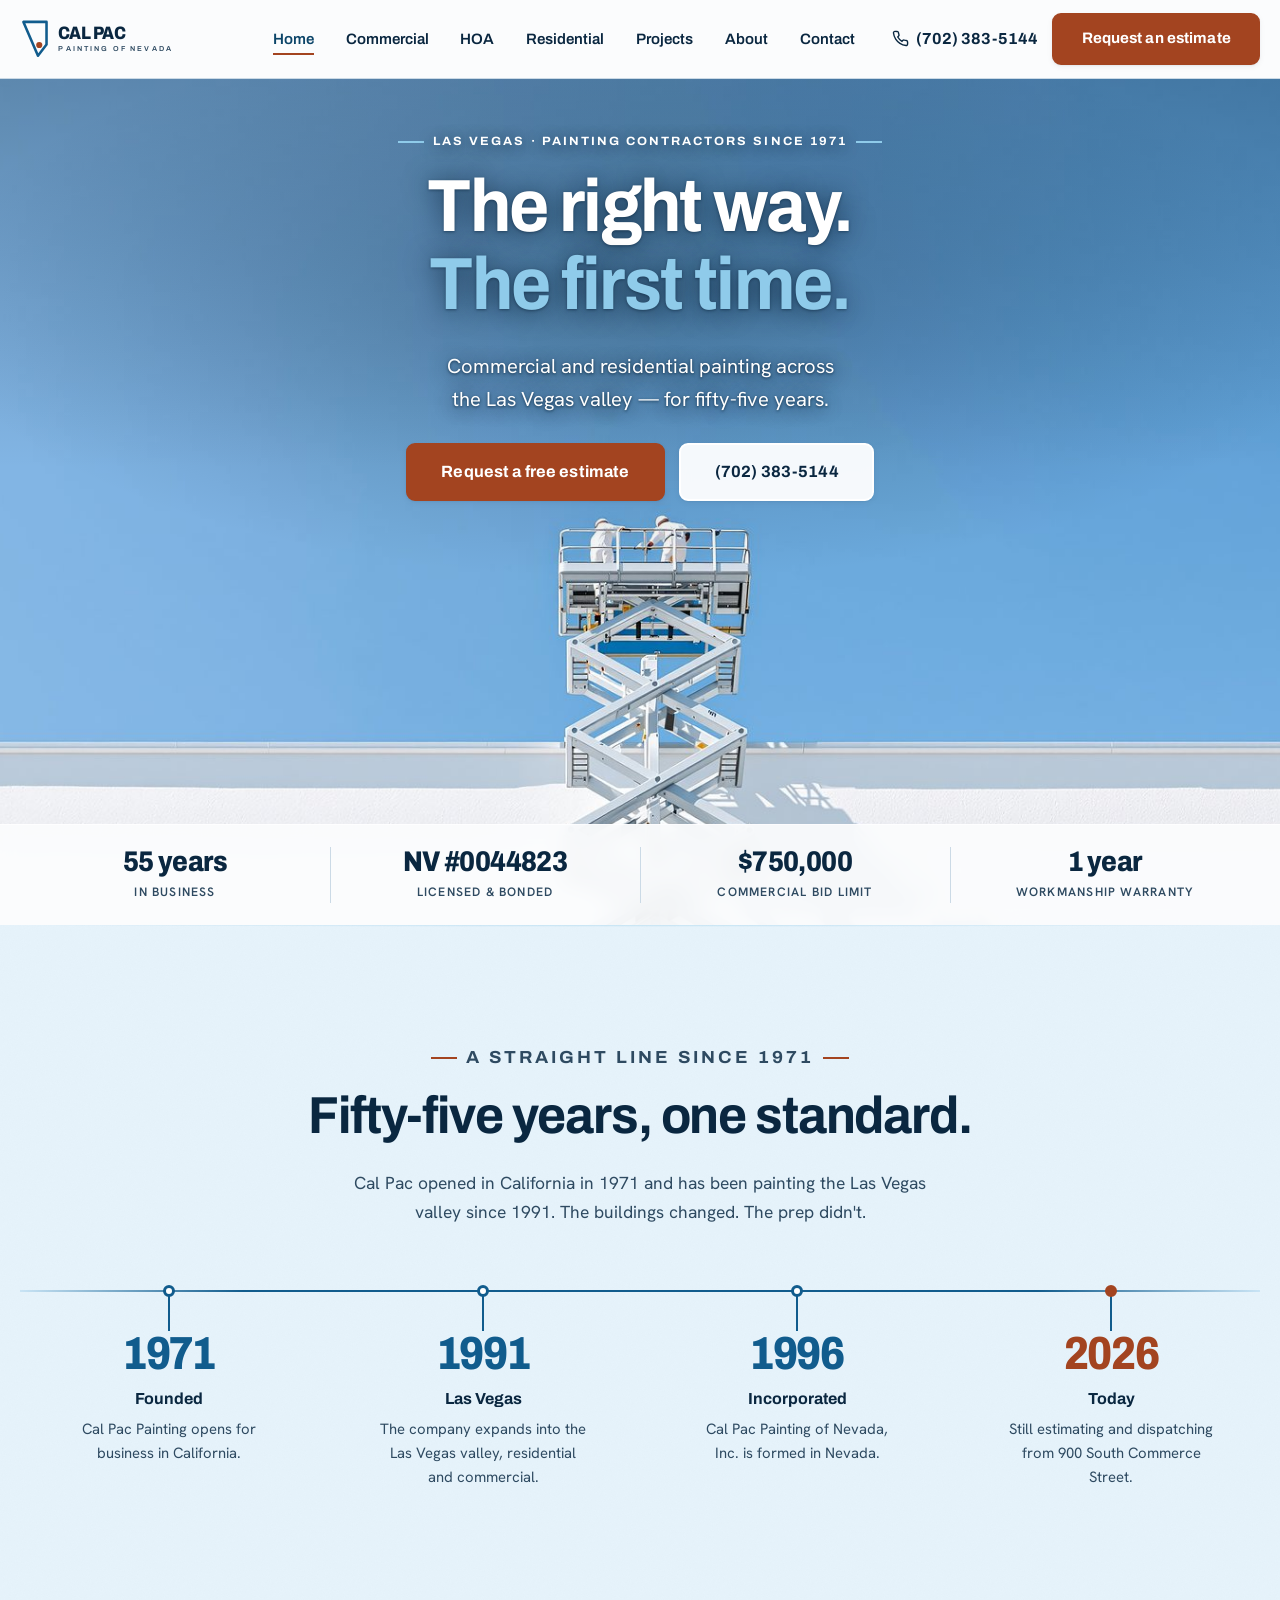
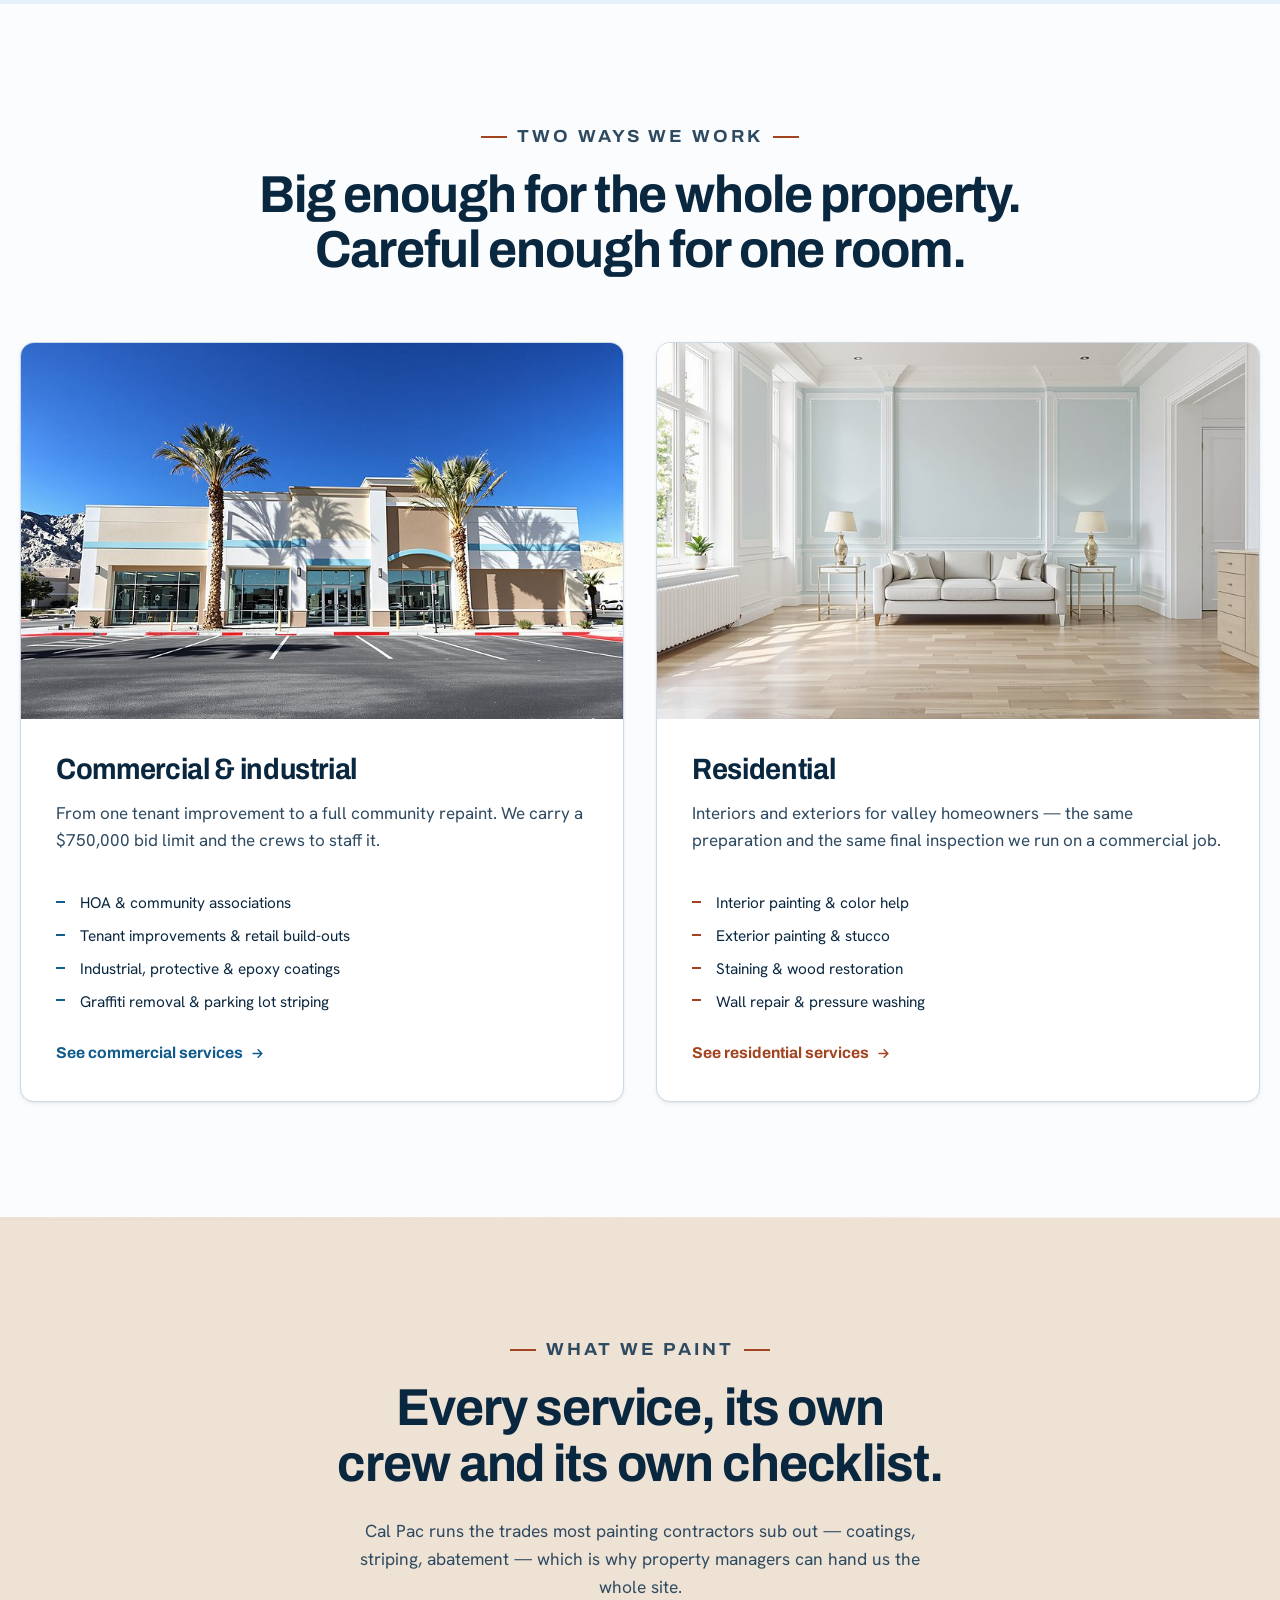
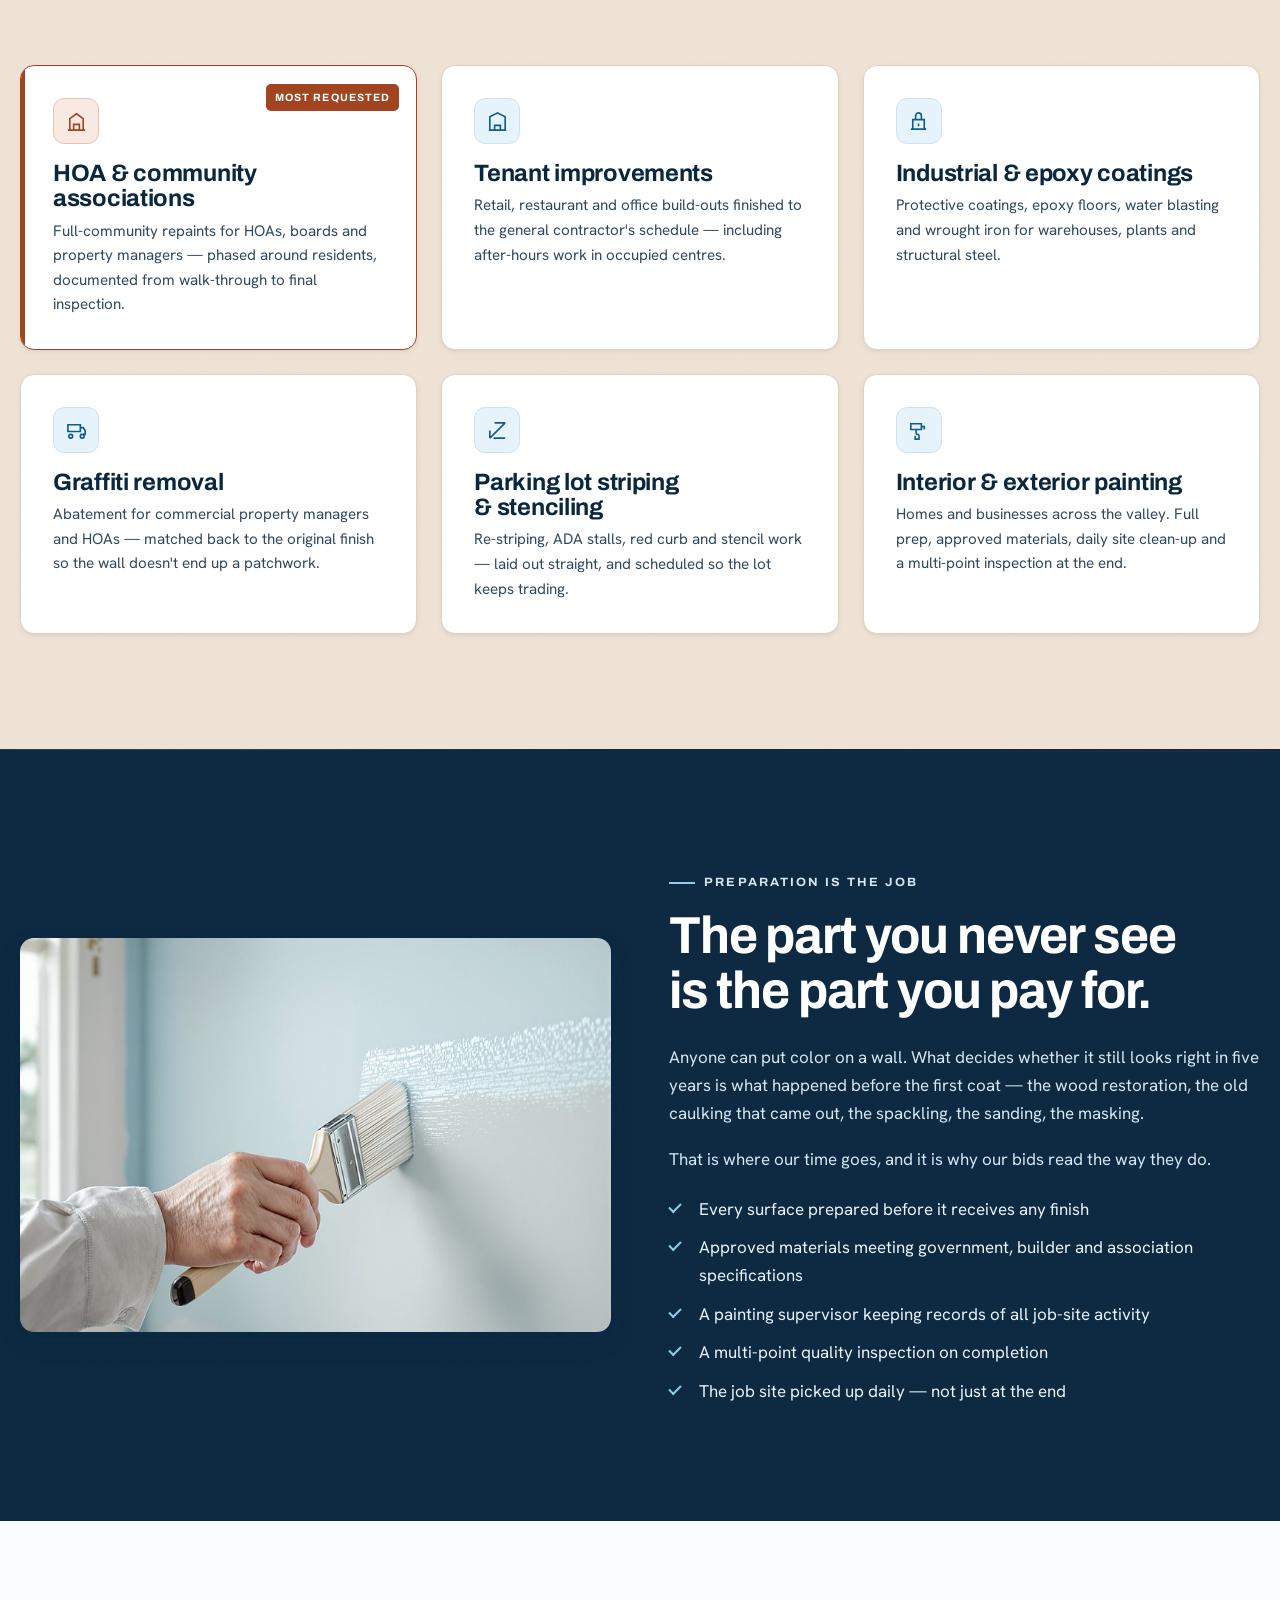
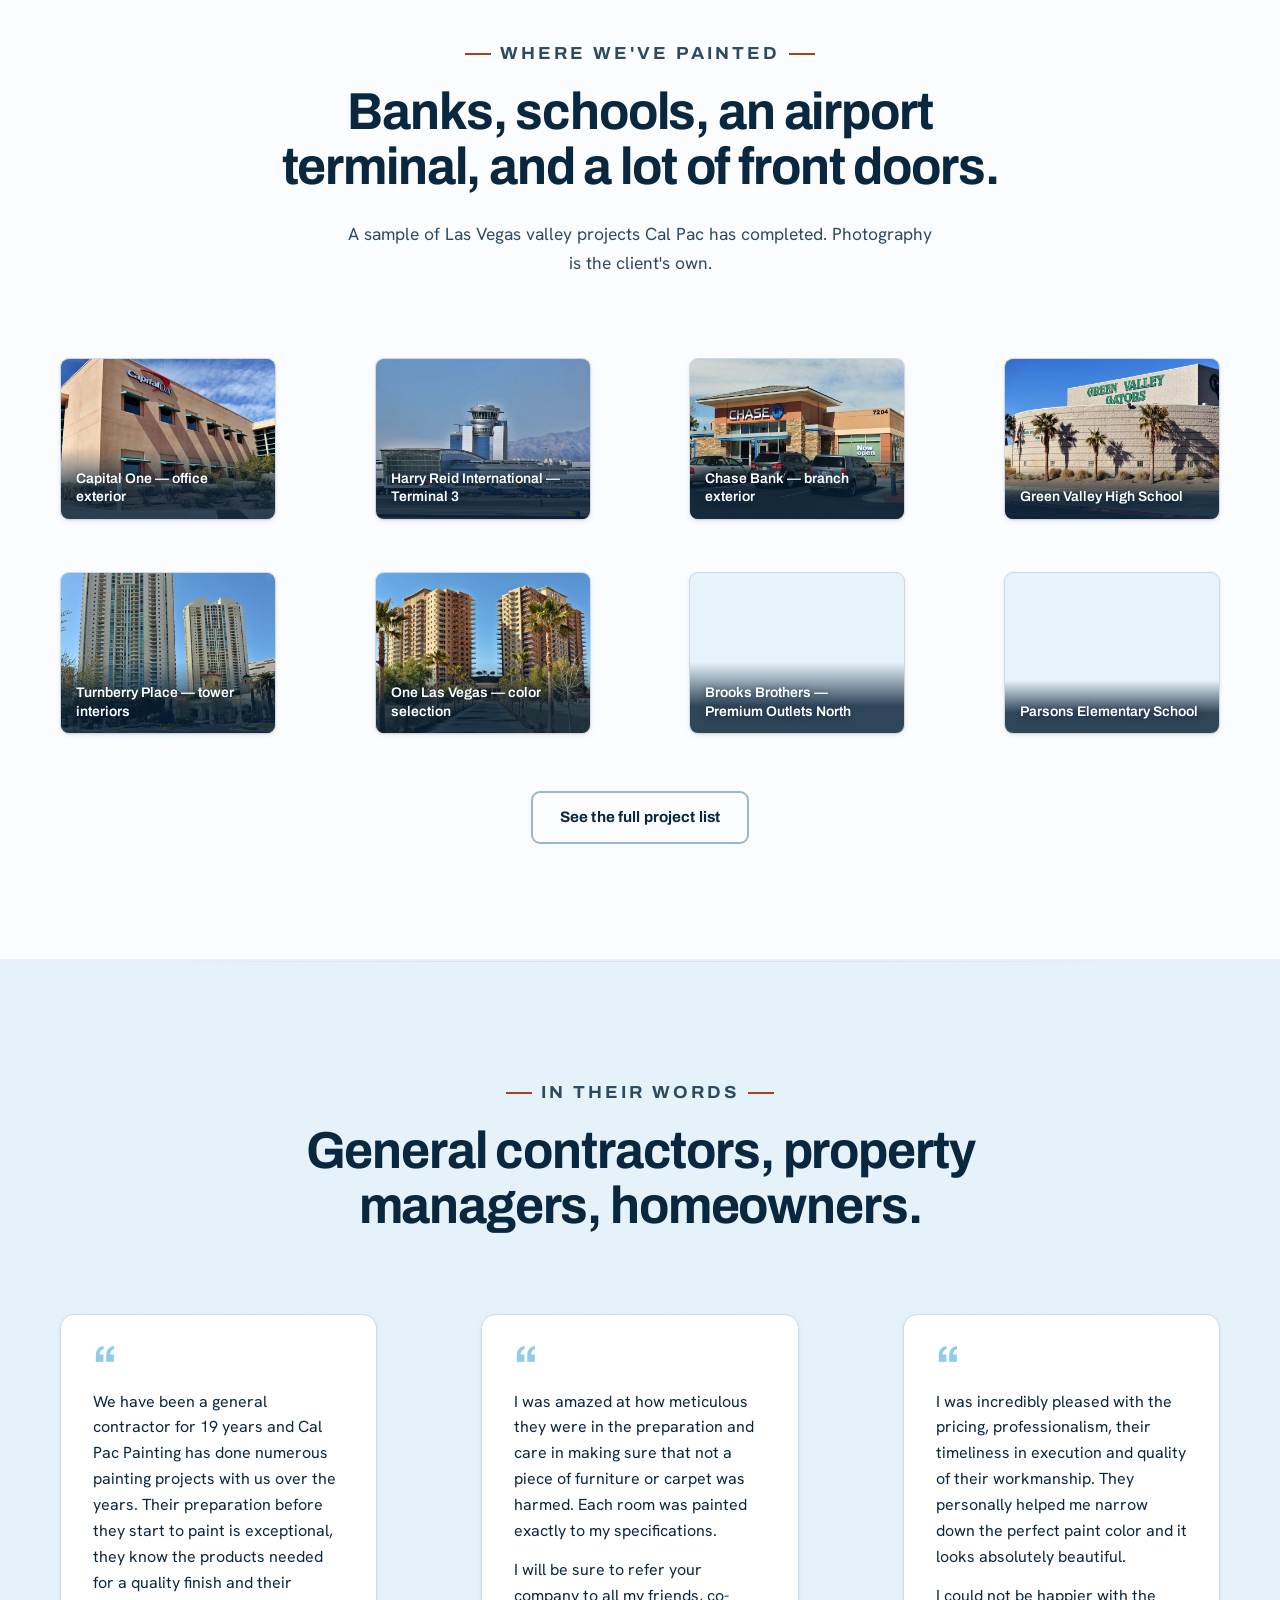
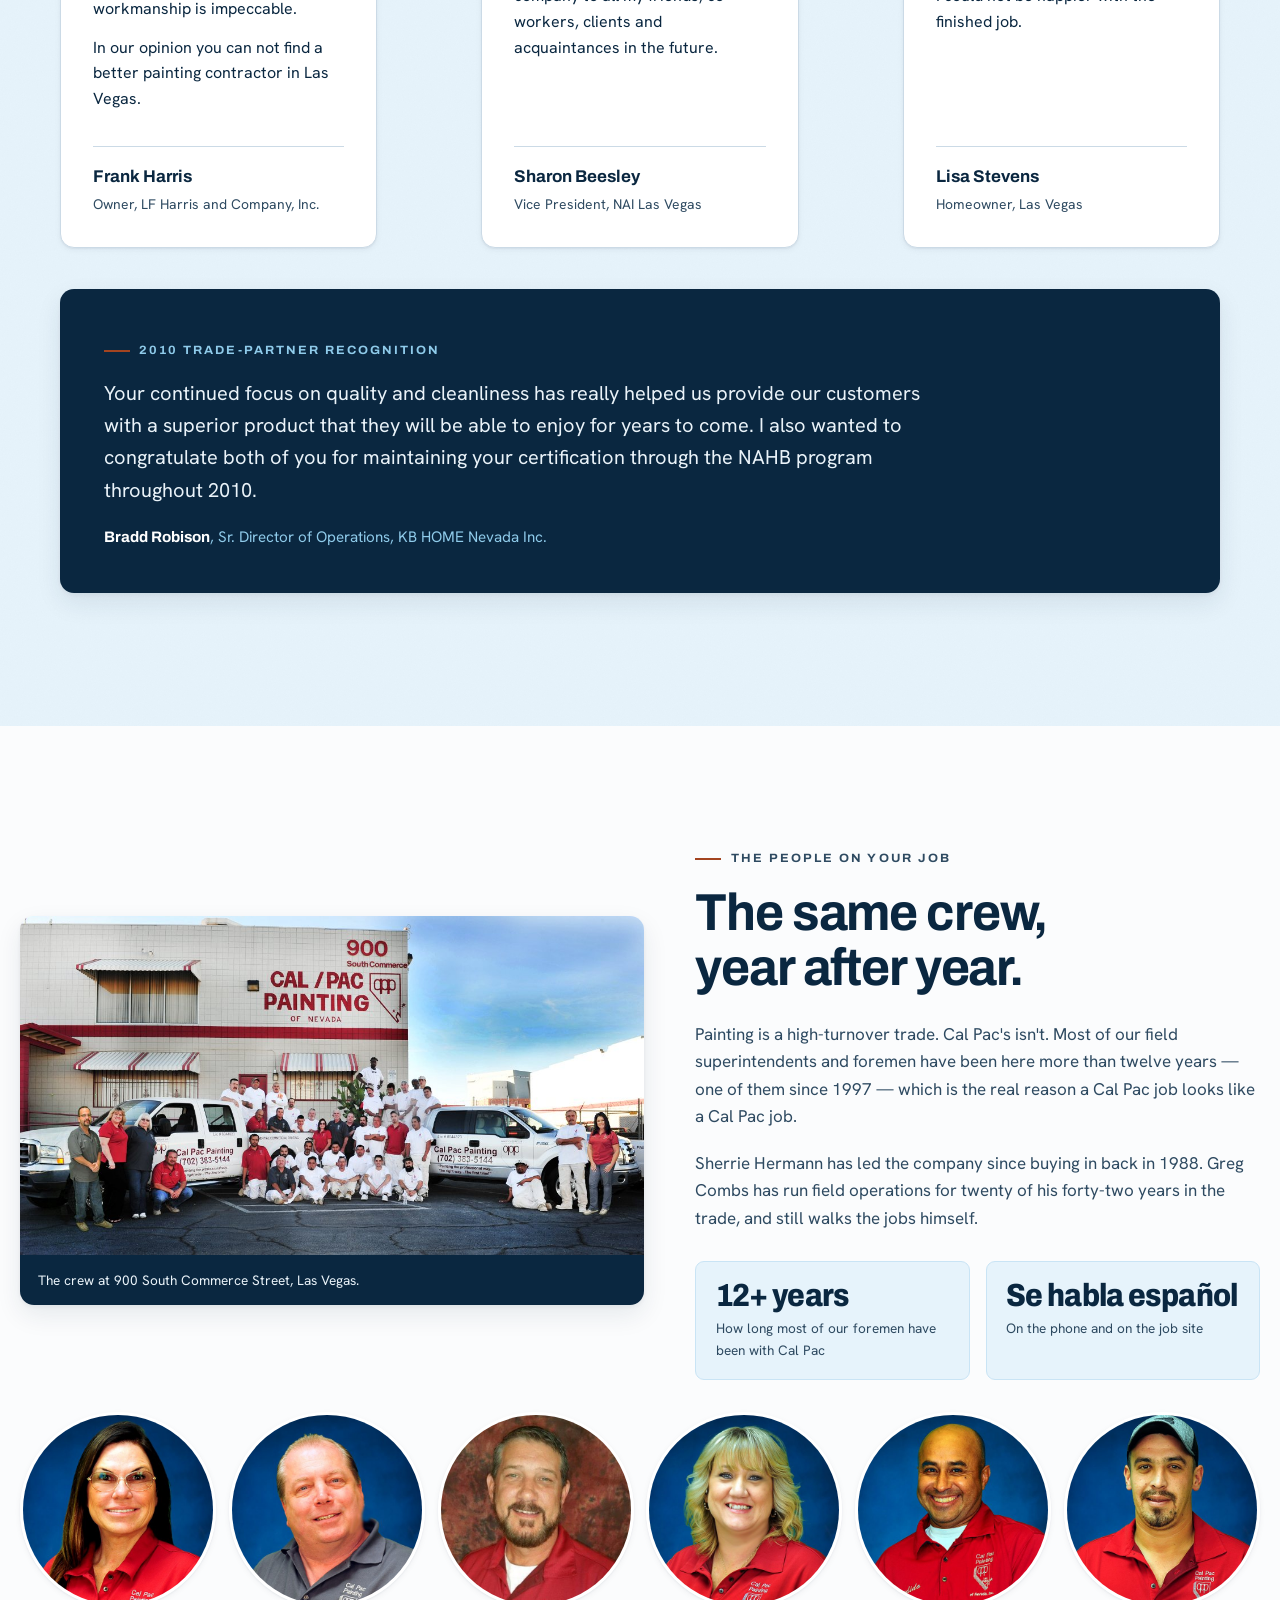
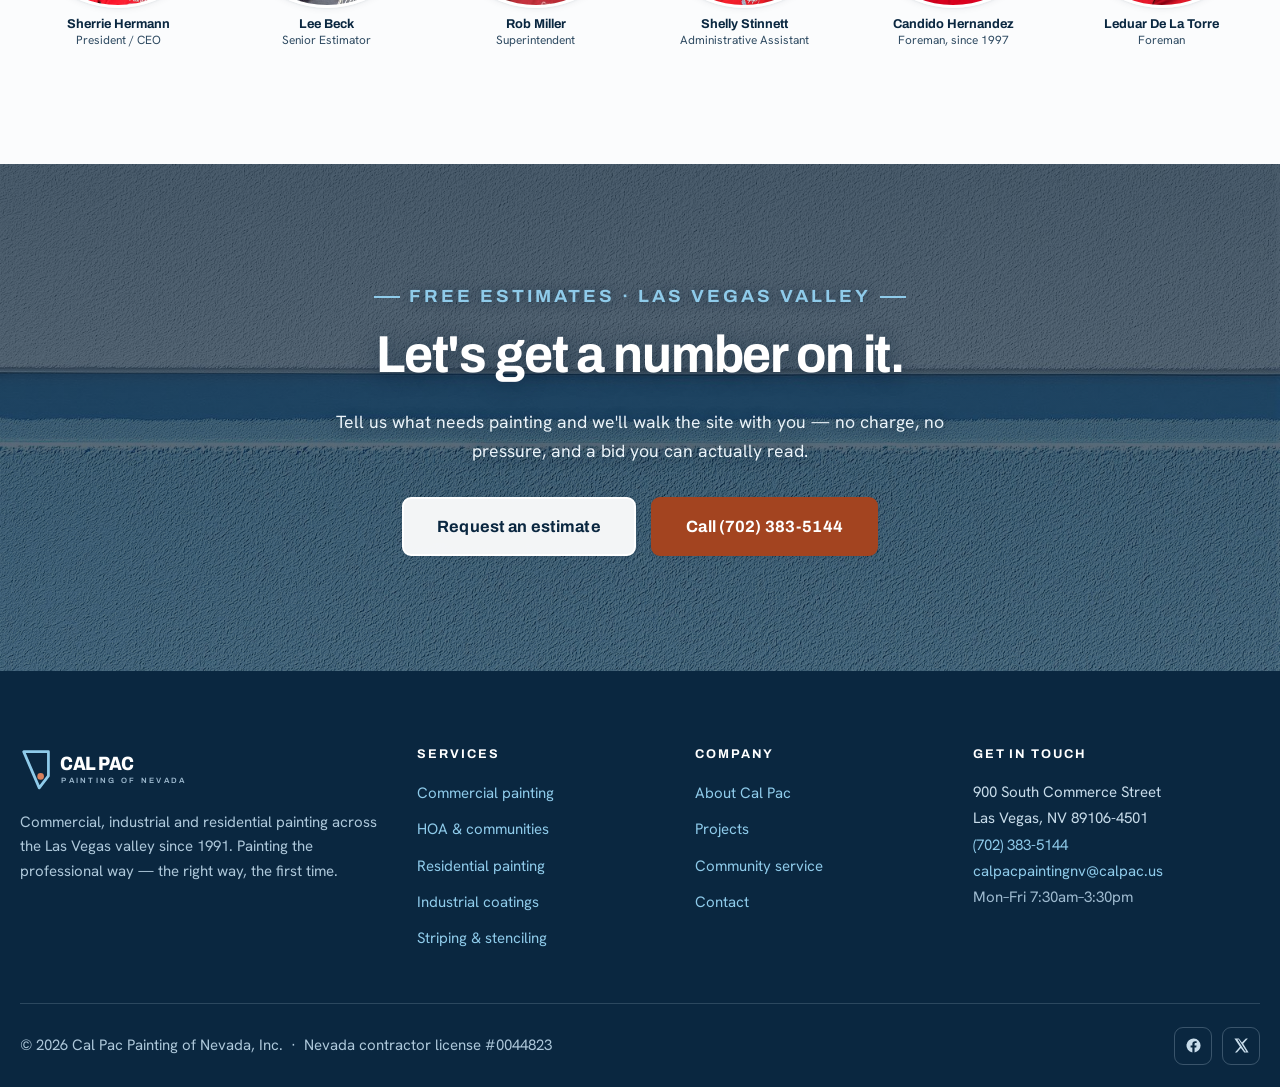
==== index.html @ 054c838e "Cal Pac Painting — complete site redesign A seven-page static site for Cal Pac Painting of Nevada (L" ====
<!DOCTYPE html>
<html lang="en">
<head>
<meta charset="utf-8">
<meta name="viewport" content="width=device-width, initial-scale=1">
<title>Cal Pac Painting | Commercial &amp; Residential Painters in Las Vegas, NV</title>
<meta name="description" content="Cal Pac Painting of Nevada has painted the Las Vegas valley since 1991 — commercial, HOA, industrial and residential. Licensed NV #0044823, $750,000 bid limit, 1-year workmanship warranty. Free estimates.">
<link rel="canonical" href="https://calpac.us/">
<meta name="robots" content="index, follow, max-image-preview:large">
<meta name="theme-color" content="#0A2740">

<meta property="og:type" content="website">
<meta property="og:site_name" content="Cal Pac Painting of Nevada, Inc.">
<meta property="og:title" content="Cal Pac Painting | Commercial &amp; Residential Painters in Las Vegas">
<meta property="og:description" content="Painting the Las Vegas valley since 1991. Commercial, HOA, industrial and residential. Licensed NV #0044823. Free estimates.">
<meta property="og:url" content="https://calpac.us/">
<meta property="og:image" content="https://calpac.us/assets/img/hero-1600.jpg">
<meta property="og:image:width" content="1600">
<meta property="og:image:height" content="893">
<meta property="og:image:alt" content="Cal Pac painters working from a lift against a clear Las Vegas sky">
<meta name="twitter:card" content="summary_large_image">
<meta name="twitter:title" content="Cal Pac Painting | Commercial &amp; Residential Painters in Las Vegas">
<meta name="twitter:description" content="Painting the Las Vegas valley since 1991. Licensed NV #0044823. Free estimates.">
<meta name="twitter:image" content="https://calpac.us/assets/img/hero-1600.jpg">

<link rel="icon" href="assets/favicon.svg" type="image/svg+xml">
<link rel="apple-touch-icon" href="assets/apple-touch-icon.png">
<link rel="preload" href="assets/fonts/b920293217.woff2" as="font" type="font/woff2" crossorigin>
<link rel="preload" href="assets/fonts/60503460da.woff2" as="font" type="font/woff2" crossorigin>
<link rel="stylesheet" href="fonts.css">
<link rel="preload" as="image" href="assets/img/hero-1600.jpg"
      imagesrcset="assets/img/hero-960.jpg 960w, assets/img/hero-1600.jpg 1600w, assets/img/hero-2560.jpg 2560w, assets/img/hero-3840.jpg 3840w"
      imagesizes="100vw" fetchpriority="high">
<link rel="stylesheet" href="styles.css">

<script type="application/ld+json">
{
  "@context": "https://schema.org",
  "@graph": [
    {
      "@type": "HousePainter",
      "@id": "https://calpac.us/#business",
      "name": "Cal Pac Painting of Nevada, Inc.",
      "alternateName": "Cal Pac Painting",
      "url": "https://calpac.us/",
      "telephone": "+1-702-383-5144",
      "faxNumber": "+1-702-383-3007",
      "email": "calpacpaintingnv@calpac.us",
      "foundingDate": "1971",
      "slogan": "The right way, the first time.",
      "description": "Commercial, industrial and residential painting contractor serving the Las Vegas valley since 1991. Interior and exterior painting, HOA and REO repaints, tenant improvements, industrial and epoxy coatings, graffiti removal, and parking lot striping.",
      "address": {
        "@type": "PostalAddress",
        "streetAddress": "900 South Commerce Street",
        "addressLocality": "Las Vegas",
        "addressRegion": "NV",
        "postalCode": "89106-4501",
        "addressCountry": "US"
      },
      "geo": { "@type": "GeoCoordinates", "latitude": 36.16137, "longitude": -115.15344 },
      "image": "https://calpac.us/assets/img/hero-1600.jpg",
      "logo": "https://calpac.us/assets/logo.svg",
      "priceRange": "$$",
      "currenciesAccepted": "USD",
      "knowsLanguage": ["en", "es"],
      "openingHoursSpecification": [{
        "@type": "OpeningHoursSpecification",
        "dayOfWeek": ["Monday","Tuesday","Wednesday","Thursday","Friday"],
        "opens": "07:30", "closes": "15:30"
      }],
      "areaServed": [
        { "@type": "City", "name": "Las Vegas", "containedInPlace": { "@type": "State", "name": "Nevada" } },
        { "@type": "City", "name": "Henderson" },
        { "@type": "City", "name": "North Las Vegas" },
        { "@type": "City", "name": "Boulder City" }
      ],
      "hasCredential": {
        "@type": "EducationalOccupationalCredential",
        "credentialCategory": "Nevada State Contractors Board license",
        "identifier": "0044823"
      },
      "sameAs": [
        "https://www.facebook.com/calpacnv",
        "https://twitter.com/calpacpainting"
      ],
      "hasOfferCatalog": {
        "@type": "OfferCatalog",
        "name": "Painting services",
        "itemListElement": [
          { "@type": "Offer", "itemOffered": { "@type": "Service", "name": "HOA and community association painting" } },
          { "@type": "Offer", "itemOffered": { "@type": "Service", "name": "Commercial painting" } },
          { "@type": "Offer", "itemOffered": { "@type": "Service", "name": "Tenant improvement painting" } },
          { "@type": "Offer", "itemOffered": { "@type": "Service", "name": "Industrial and epoxy coatings" } },
          { "@type": "Offer", "itemOffered": { "@type": "Service", "name": "Graffiti removal" } },
          { "@type": "Offer", "itemOffered": { "@type": "Service", "name": "Parking lot striping and stenciling" } },
          { "@type": "Offer", "itemOffered": { "@type": "Service", "name": "Residential interior and exterior painting" } }
        ]
      }
    },
    {
      "@type": "WebSite",
      "@id": "https://calpac.us/#website",
      "url": "https://calpac.us/",
      "name": "Cal Pac Painting of Nevada, Inc.",
      "publisher": { "@id": "https://calpac.us/#business" },
      "inLanguage": "en-US"
    },
    {
      "@type": "WebPage",
      "@id": "https://calpac.us/#webpage",
      "url": "https://calpac.us/",
      "name": "Cal Pac Painting | Commercial & Residential Painters in Las Vegas, NV",
      "description": "Cal Pac Painting of Nevada has painted the Las Vegas valley since 1991 — commercial, HOA, industrial and residential.",
      "isPartOf": { "@id": "https://calpac.us/#website" },
      "about": { "@id": "https://calpac.us/#business" },
      "inLanguage": "en-US"
    }
  ]
}
</script>
</head>
<body>
<a class="skip" href="#main">Skip to content</a>

<header class="masthead" id="masthead">
  <div class="shell masthead__in">
    <a class="brand" href="index.html" aria-label="Cal Pac Painting of Nevada — home">
      <svg viewBox="0 0 252 48" role="img" aria-label="Cal Pac Painting of Nevada">
        <path d="M4 4 H31 V30.5 L21 43.5 Z" fill="none" stroke="#115C8D" stroke-width="3" stroke-linejoin="round"/>
        <circle cx="22.5" cy="31" r="3.6" fill="#A34420"/>
        <text x="44" y="24" font-family="Archivo, Helvetica, Arial, sans-serif" font-size="21" font-weight="800"
              letter-spacing="-.6" fill="#0A2740" style="font-variation-settings:'wdth' 88">CAL PAC</text>
        <text x="45" y="38" font-family="Archivo, Helvetica, Arial, sans-serif" font-size="8.4" font-weight="600"
              letter-spacing="2.5" fill="#2E4A61">PAINTING OF NEVADA</text>
      </svg>
    </a>

    <nav class="nav" id="nav" aria-label="Primary">
      <a href="index.html" aria-current="page">Home</a>
      <a href="commercial.html">Commercial</a>
      <a href="hoa-painting.html">HOA</a>
      <a href="residential.html">Residential</a>
      <a href="projects.html">Projects</a>
      <a href="about.html">About</a>
      <a href="contact.html">Contact</a>
      <span class="nav__cta"><a class="btn btn--clay" href="contact.html">Request an estimate</a></span>
    </nav>

    <div class="masthead__cta">
      <a class="tel-link" href="tel:+17023835144">
        <svg viewBox="0 0 24 24" fill="none" stroke="currentColor" stroke-width="2" stroke-linecap="round" aria-hidden="true"><path d="M22 16.9v3a2 2 0 0 1-2.2 2 19.8 19.8 0 0 1-8.6-3.1 19.5 19.5 0 0 1-6-6A19.8 19.8 0 0 1 2.1 4.2 2 2 0 0 1 4.1 2h3a2 2 0 0 1 2 1.7c.1 1 .4 1.9.7 2.8a2 2 0 0 1-.5 2.1L8.1 9.9a16 16 0 0 0 6 6l1.3-1.3a2 2 0 0 1 2.1-.4c.9.3 1.8.6 2.8.7a2 2 0 0 1 1.7 2z"/></svg>
        (702) 383-5144
      </a>
      <a class="btn btn--clay" href="contact.html">Request an estimate</a>
    </div>

    <button class="navtoggle" id="navtoggle" aria-expanded="false" aria-controls="nav" aria-label="Menu">
      <span></span>
    </button>
  </div>
</header>

<main id="main">

  <!-- ═══════════ HERO ═══════════ -->
  <section class="hero" aria-labelledby="hero-h">
    <div class="hero__media">
      <img src="assets/img/hero-1600.jpg"
           srcset="assets/img/hero-640.jpg 640w, assets/img/hero-960.jpg 960w, assets/img/hero-1600.jpg 1600w, assets/img/hero-2560.jpg 2560w, assets/img/hero-3840.jpg 3840w"
           sizes="100vw" width="3840" height="2143" fetchpriority="high" decoding="async"
           alt="Two painters in white uniforms working from a lift at the top of a commercial building against a clear blue Las Vegas sky">
    </div>
    <div class="hero__scrim" aria-hidden="true"></div>

    <div class="hero__in">
      <div class="shell hero__copy">
        <p class="eyebrow is-centered">Las&nbsp;Vegas &middot; Painting contractors since 1971</p>
        <h1 id="hero-h">The right way.<em>The first time.</em></h1>
        <p class="hero__sub">Commercial and residential painting across the Las&nbsp;Vegas valley — for fifty-five years.</p>
        <div class="hero__cta">
          <a class="btn btn--clay btn--lg" href="contact.html">Request a free estimate</a>
          <a class="btn btn--onphoto btn--lg" href="tel:+17023835144">(702) 383-5144</a>
        </div>
      </div>

      <div class="creds">
        <div class="shell creds__grid">
          <div class="creds__item"><b class="creds__n">55 years</b><span class="creds__l">In business</span></div>
          <div class="creds__item"><b class="creds__n">NV&nbsp;#0044823</b><span class="creds__l">Licensed &amp; bonded</span></div>
          <div class="creds__item"><b class="creds__n">$750,000</b><span class="creds__l">Commercial bid limit</span></div>
          <div class="creds__item"><b class="creds__n">1 year</b><span class="creds__l">Workmanship warranty</span></div>
        </div>
      </div>
    </div>
  </section>

  <!-- ═══════════ THE LINE ═══════════ -->
  <section class="timeline grain edge-top" aria-labelledby="line-h">
    <div class="shell">
      <div class="section-head center reveal">
        <p class="eyebrow is-centered">A straight line since 1971</p>
        <h2 id="line-h">Fifty-five years, one standard.</h2>
        <p>Cal Pac opened in California in 1971 and has been painting the Las&nbsp;Vegas valley since 1991. The buildings changed. The prep didn't.</p>
      </div>

      <div class="tl reveal">
        <div class="tl__rule" aria-hidden="true"></div>
        <ol class="tl__grid" style="list-style:none;margin:0;padding:0">
          <li class="tl__item">
            <b class="tl__y">1971</b>
            <b class="tl__t">Founded</b>
            <p class="tl__d">Cal Pac Painting opens for business in California.</p>
          </li>
          <li class="tl__item">
            <b class="tl__y">1991</b>
            <b class="tl__t">Las Vegas</b>
            <p class="tl__d">The company expands into the Las&nbsp;Vegas valley, residential and commercial.</p>
          </li>
          <li class="tl__item">
            <b class="tl__y">1996</b>
            <b class="tl__t">Incorporated</b>
            <p class="tl__d">Cal Pac Painting of Nevada, Inc. is formed in Nevada.</p>
          </li>
          <li class="tl__item tl__item--now">
            <b class="tl__y">2026</b>
            <b class="tl__t">Today</b>
            <p class="tl__d">Still estimating and dispatching from 900 South Commerce Street.</p>
          </li>
        </ol>
      </div>
    </div>
  </section>

  <!-- ═══════════ TWO DOORS ═══════════ -->
  <section class="doors" aria-labelledby="doors-h">
    <div class="shell">
      <div class="section-head center reveal">
        <p class="eyebrow is-centered">Two ways we work</p>
        <h2 id="doors-h">Big enough for the whole property. Careful enough for one room.</h2>
      </div>

      <div class="doors__grid">
        <article class="door door--com reveal">
          <div class="door__media">
            <img src="assets/img/commercial-800.jpg"
                 srcset="assets/img/commercial-800.jpg 800w, assets/img/commercial-1200.jpg 1200w, assets/img/commercial-2000.jpg 2000w"
                 sizes="(max-width:960px) 92vw, 46vw" width="800" height="533" loading="lazy" decoding="async"
                 alt="Freshly repainted Las Vegas retail and office plaza with pale blue accent bands and newly striped parking lot">
          </div>
          <div class="door__body">
            <h3>Commercial &amp; industrial</h3>
            <p>From one tenant improvement to a full community repaint. We carry a $750,000 bid limit and the crews to staff it.</p>
            <ul class="door__list">
              <li>HOA &amp; community associations</li>
              <li>Tenant improvements &amp; retail build-outs</li>
              <li>Industrial, protective &amp; epoxy coatings</li>
              <li>Graffiti removal &amp; parking lot striping</li>
            </ul>
            <a class="door__link" href="commercial.html">See commercial services
              <svg viewBox="0 0 24 24" fill="none" stroke="currentColor" stroke-width="2.4" stroke-linecap="round" stroke-linejoin="round" aria-hidden="true"><path d="M5 12h14M13 6l6 6-6 6"/></svg>
            </a>
          </div>
        </article>

        <article class="door door--res reveal">
          <div class="door__media">
            <img src="assets/img/residential-800.jpg"
                 srcset="assets/img/residential-800.jpg 800w, assets/img/residential-1200.jpg 1200w, assets/img/residential-2000.jpg 2000w"
                 sizes="(max-width:960px) 92vw, 46vw" width="800" height="533" loading="lazy" decoding="async"
                 alt="Bright living room with freshly painted pale blue walls and crisp white trim">
          </div>
          <div class="door__body">
            <h3>Residential</h3>
            <p>Interiors and exteriors for valley homeowners — the same preparation and the same final inspection we run on a commercial job.</p>
            <ul class="door__list">
              <li>Interior painting &amp; color help</li>
              <li>Exterior painting &amp; stucco</li>
              <li>Staining &amp; wood restoration</li>
              <li>Wall repair &amp; pressure washing</li>
            </ul>
            <a class="door__link" href="residential.html">See residential services
              <svg viewBox="0 0 24 24" fill="none" stroke="currentColor" stroke-width="2.4" stroke-linecap="round" stroke-linejoin="round" aria-hidden="true"><path d="M5 12h14M13 6l6 6-6 6"/></svg>
            </a>
          </div>
        </article>
      </div>
    </div>
  </section>

  <!-- ═══════════ SERVICES ═══════════ -->
  <section class="services grain edge-top" aria-labelledby="svc-h">
    <div class="shell">
      <div class="section-head center reveal">
        <p class="eyebrow is-centered">What we paint</p>
        <h2 id="svc-h">Every service, its own crew and its own checklist.</h2>
        <p>Cal Pac runs the trades most painting contractors sub out — coatings, striping, abatement — which is why property managers can hand us the whole site.</p>
      </div>

      <div class="svc-grid">
        <article class="svc svc--flag reveal">
          <span class="svc__tag">Most requested</span>
          <div class="svc__ico"><svg viewBox="0 0 24 24" aria-hidden="true"><path d="M3 21h18M5 21V9l7-5 7 5v12M9 21v-6h6v6"/></svg></div>
          <h3>HOA &amp; community associations</h3>
          <p>Full-community repaints for HOAs, boards and property managers — phased around residents, documented from walk-through to final inspection.</p>
        </article>

        <article class="svc reveal">
          <div class="svc__ico"><svg viewBox="0 0 24 24" aria-hidden="true"><path d="M3 21h18M4 21V7l8-4 8 4v14M9 21v-5h6v5M8 11h.01M12 11h.01M16 11h.01"/></svg></div>
          <h3>Tenant improvements</h3>
          <p>Retail, restaurant and office build-outs finished to the general contractor's schedule — including after-hours work in occupied centres.</p>
        </article>

        <article class="svc reveal">
          <div class="svc__ico"><svg viewBox="0 0 24 24" aria-hidden="true"><path d="M4 20h16M6 20V10h12v10M9 10V6a3 3 0 0 1 6 0v4M12 14v3"/></svg></div>
          <h3>Industrial &amp; epoxy coatings</h3>
          <p>Protective coatings, epoxy floors, water blasting and wrought iron for warehouses, plants and structural steel.</p>
        </article>

        <article class="svc reveal">
          <div class="svc__ico"><svg viewBox="0 0 24 24" aria-hidden="true"><path d="M3 6h13v7H3zM16 9h3l2 3v4h-5M6 20a2 2 0 1 0 0-4 2 2 0 0 0 0 4zM18 20a2 2 0 1 0 0-4 2 2 0 0 0 0 4z"/></svg></div>
          <h3>Graffiti removal</h3>
          <p>Abatement for commercial property managers and HOAs — matched back to the original finish so the wall doesn't end up a patchwork.</p>
        </article>

        <article class="svc reveal">
          <div class="svc__ico"><svg viewBox="0 0 24 24" aria-hidden="true"><path d="M4 20L20 4M8 20h12M4 12v8M9 4h11M15 9l5-5"/></svg></div>
          <h3>Parking lot striping &amp; stenciling</h3>
          <p>Re-striping, ADA stalls, red curb and stencil work — laid out straight, and scheduled so the lot keeps trading.</p>
        </article>

        <article class="svc reveal">
          <div class="svc__ico"><svg viewBox="0 0 24 24" aria-hidden="true"><path d="M4 5h11v6H4zM15 8h3v3M9.5 11v3.5a1.5 1.5 0 0 0 1.5 1.5 1.5 1.5 0 0 1 1.5 1.5V21h-4v-3.5"/></svg></div>
          <h3>Interior &amp; exterior painting</h3>
          <p>Homes and businesses across the valley. Full prep, approved materials, daily site clean-up and a multi-point inspection at the end.</p>
        </article>
      </div>
    </div>
  </section>

  <!-- ═══════════ CRAFT SPLIT ═══════════ -->
  <section class="band band--ink grain edge-top" aria-labelledby="craft-h">
    <div class="shell">
      <div class="split">
        <div class="split__media reveal">
          <img src="assets/img/craft-1200.jpg"
               srcset="assets/img/craft-800.jpg 800w, assets/img/craft-1200.jpg 1200w, assets/img/craft-2000.jpg 2000w"
               sizes="(max-width:960px) 92vw, 46vw" width="1200" height="800" loading="lazy" decoding="async"
               alt="A painter's brush cutting a straight line where a pale blue wall meets white trim">
        </div>
        <div class="split__body reveal">
          <p class="eyebrow">Preparation is the job</p>
          <h2 id="craft-h">The part you never see is the part you pay for.</h2>
          <p>Anyone can put color on a wall. What decides whether it still looks right in five years is what happened before the first coat — the wood restoration, the old caulking that came out, the spackling, the sanding, the masking.</p>
          <p>That is where our time goes, and it is why our bids read the way they do.</p>
          <ul class="ticks">
            <li>Every surface prepared before it receives any finish</li>
            <li>Approved materials meeting government, builder and association specifications</li>
            <li>A painting supervisor keeping records of all job-site activity</li>
            <li>A multi-point quality inspection on completion</li>
            <li>The job site picked up daily — not just at the end</li>
          </ul>
        </div>
      </div>
    </div>
  </section>

  <!-- ═══════════ WORK ═══════════ -->
  <section class="work" aria-labelledby="work-h">
    <div class="shell">
      <div class="section-head center reveal">
        <p class="eyebrow is-centered">Where we've painted</p>
        <h2 id="work-h">Banks, schools, an airport terminal, and a lot of front doors.</h2>
        <p>A sample of Las&nbsp;Vegas valley projects Cal Pac has completed. Photography is the client's own.</p>
      </div>

      <div class="work-grid">
        <figure class="tile reveal"><img src="assets/projects/capital-one.jpg" width="851" height="566" loading="lazy" decoding="async" alt="Capital One office building exterior painted by Cal Pac"><figcaption>Capital One — office exterior</figcaption></figure>
        <figure class="tile reveal"><img src="assets/projects/terminal-3.jpg" width="861" height="613" loading="lazy" decoding="async" alt="Harry Reid International Airport Terminal 3"><figcaption>Harry Reid International — Terminal 3</figcaption></figure>
        <figure class="tile reveal"><img src="assets/projects/chase-bank.jpg" width="851" height="566" loading="lazy" decoding="async" alt="Chase Bank branch exterior"><figcaption>Chase Bank — branch exterior</figcaption></figure>
        <figure class="tile reveal"><img src="assets/projects/green-valley.jpg" width="851" height="566" loading="lazy" decoding="async" alt="Green Valley High School exterior wall and palms"><figcaption>Green Valley High School</figcaption></figure>
        <figure class="tile reveal"><img src="assets/projects/turnberry.jpg" width="737" height="931" loading="lazy" decoding="async" alt="Turnberry Place residential towers"><figcaption>Turnberry Place — tower interiors</figcaption></figure>
        <figure class="tile reveal"><img src="assets/projects/one-las-vegas.jpg" width="704" height="876" loading="lazy" decoding="async" alt="One Las Vegas twin residential towers and palm-lined entry"><figcaption>One Las Vegas — color selection</figcaption></figure>
        <figure class="tile reveal"><img src="assets/projects/brooks-brothers.jpg" width="900" height="599" loading="lazy" decoding="async" alt="Brooks Brothers store at Las Vegas North Premium Outlets"><figcaption>Brooks Brothers — Premium Outlets North</figcaption></figure>
        <figure class="tile reveal"><img src="assets/projects/parsons.jpg" width="851" height="566" loading="lazy" decoding="async" alt="Newly painted doors at Parsons Elementary School"><figcaption>Parsons Elementary School</figcaption></figure>
      </div>

      <div class="btn-row">
        <a class="btn btn--ghost" href="projects.html">See the full project list</a>
      </div>
    </div>
  </section>

  <!-- ═══════════ TESTIMONIALS ═══════════ -->
  <section class="words grain edge-top" aria-labelledby="words-h">
    <div class="shell">
      <div class="section-head center reveal">
        <p class="eyebrow is-centered">In their words</p>
        <h2 id="words-h">General contractors, property managers, homeowners.</h2>
      </div>

      <div class="quote-grid">
        <figure class="quote reveal">
          <div class="quote__mark" aria-hidden="true">&ldquo;</div>
          <blockquote>
            <p>We have been a general contractor for 19 years and Cal Pac Painting has done numerous painting projects with us over the years. Their preparation before they start to paint is exceptional, they know the products needed for a quality finish and their workmanship is impeccable.</p>
            <p>In our opinion you can not find a better painting contractor in Las Vegas.</p>
          </blockquote>
          <figcaption>
            <b class="quote__who">Frank Harris</b>
            <span class="quote__role">Owner, LF Harris and Company, Inc.</span>
          </figcaption>
        </figure>

        <figure class="quote reveal">
          <div class="quote__mark" aria-hidden="true">&ldquo;</div>
          <blockquote>
            <p>I was amazed at how meticulous they were in the preparation and care in making sure that not a piece of furniture or carpet was harmed. Each room was painted exactly to my specifications.</p>
            <p>I will be sure to refer your company to all my friends, co-workers, clients and acquaintances in the future.</p>
          </blockquote>
          <figcaption>
            <b class="quote__who">Sharon Beesley</b>
            <span class="quote__role">Vice President, NAI Las Vegas</span>
          </figcaption>
        </figure>

        <figure class="quote reveal">
          <div class="quote__mark" aria-hidden="true">&ldquo;</div>
          <blockquote>
            <p>I was incredibly pleased with the pricing, professionalism, their timeliness in execution and quality of their workmanship. They personally helped me narrow down the perfect paint color and it looks absolutely beautiful.</p>
            <p>I could not be happier with the finished job.</p>
          </blockquote>
          <figcaption>
            <b class="quote__who">Lisa Stevens</b>
            <span class="quote__role">Homeowner, Las Vegas</span>
          </figcaption>
        </figure>
      </div>

      <figure class="letter reveal">
        <div class="letter__in">
          <p class="eyebrow" style="color:var(--sky)">2010 trade-partner recognition</p>
          <blockquote>
            <p>Your continued focus on quality and cleanliness has really helped us provide our customers with a superior product that they will be able to enjoy for years to come. I also wanted to congratulate both of you for maintaining your certification through the NAHB program throughout 2010.</p>
          </blockquote>
          <figcaption><b>Bradd Robison</b>, Sr. Director of Operations, KB HOME Nevada Inc.</figcaption>
        </div>
      </figure>
    </div>
  </section>

  <!-- ═══════════ CREW ═══════════ -->
  <section class="crew" aria-labelledby="crew-h">
    <div class="shell">
      <div class="crew__split">
        <figure class="crew__media reveal" style="margin:0">
          <img src="assets/team/crew.jpg" width="1100" height="598" loading="lazy" decoding="async"
               alt="The Cal Pac Painting crew and two company trucks outside the 900 South Commerce Street yard in Las Vegas">
          <figcaption>The crew at 900 South Commerce Street, Las&nbsp;Vegas.</figcaption>
        </figure>
        <div class="split__body reveal">
          <p class="eyebrow">The people on your job</p>
          <h2 id="crew-h">The same crew, year after year.</h2>
          <p>Painting is a high-turnover trade. Cal Pac's isn't. Most of our field superintendents and foremen have been here more than twelve years — one of them since 1997 — which is the real reason a Cal Pac job looks like a Cal Pac job.</p>
          <p>Sherrie Hermann has led the company since buying in back in 1988. Greg Combs has run field operations for twenty of his forty-two years in the trade, and still walks the jobs himself.</p>
          <div class="stat-row">
            <div class="stat"><b>12+ years</b><span>How long most of our foremen have been with Cal Pac</span></div>
            <div class="stat"><b>Se habla espa&ntilde;ol</b><span>On the phone and on the job site</span></div>
          </div>
        </div>
      </div>

      <div class="faces reveal">
        <figure class="face" style="margin:0"><img src="assets/team/sherrie-hermann.jpg" width="520" height="520" loading="lazy" decoding="async" alt="Sherrie Hermann"><b>Sherrie Hermann</b><span>President / CEO</span></figure>
        <figure class="face" style="margin:0"><img src="assets/team/lee-beck.jpg" width="520" height="520" loading="lazy" decoding="async" alt="Lee Beck"><b>Lee Beck</b><span>Senior Estimator</span></figure>
        <figure class="face" style="margin:0"><img src="assets/team/rob-miller.jpg" width="520" height="520" loading="lazy" decoding="async" alt="Rob Miller"><b>Rob Miller</b><span>Superintendent</span></figure>
        <figure class="face" style="margin:0"><img src="assets/team/shelly-stinnett.jpg" width="520" height="520" loading="lazy" decoding="async" alt="Shelly Stinnett"><b>Shelly Stinnett</b><span>Administrative Assistant</span></figure>
        <figure class="face" style="margin:0"><img src="assets/team/candido-hernandez.jpg" width="520" height="520" loading="lazy" decoding="async" alt="Candido Hernandez"><b>Candido Hernandez</b><span>Foreman, since 1997</span></figure>
        <figure class="face" style="margin:0"><img src="assets/team/leduar-dela-torre.jpg" width="520" height="520" loading="lazy" decoding="async" alt="Leduar De La Torre"><b>Leduar De&nbsp;La&nbsp;Torre</b><span>Foreman</span></figure>
      </div>
    </div>
  </section>

  <!-- ═══════════ CTA ═══════════ -->
  <section class="cta" aria-labelledby="cta-h">
    <div class="cta__media">
      <img src="assets/img/wall-1600.jpg"
           srcset="assets/img/wall-1000.jpg 1000w, assets/img/wall-1600.jpg 1600w, assets/img/wall-2400.jpg 2400w"
           sizes="100vw" width="2400" height="1029" loading="lazy" decoding="async"
           alt="A freshly painted exterior wall split by one straight line where pale blue meets white">
    </div>
    <div class="shell">
      <p class="eyebrow is-centered">Free estimates &middot; Las Vegas valley</p>
      <h2 id="cta-h">Let's get a number on it.</h2>
      <p>Tell us what needs painting and we'll walk the site with you — no charge, no pressure, and a bid you can actually read.</p>
      <div class="cta__row">
        <a class="btn btn--onphoto btn--lg" href="contact.html">Request an estimate</a>
        <a class="btn btn--clay btn--lg" href="tel:+17023835144">Call (702) 383-5144</a>
      </div>
    </div>
  </section>

</main>

<footer class="foot">
  <div class="shell">
    <div class="foot__grid">
      <div class="foot__brand">
        <svg viewBox="0 0 252 48" role="img" aria-label="Cal Pac Painting of Nevada">
          <path d="M4 4 H31 V30.5 L21 43.5 Z" fill="none" stroke="#8FCBEA" stroke-width="3" stroke-linejoin="round"/>
          <circle cx="22.5" cy="31" r="3.6" fill="#D9805C"/>
          <text x="44" y="24" font-family="Archivo, Helvetica, Arial, sans-serif" font-size="21" font-weight="800" letter-spacing="-.6" fill="#FFFFFF" style="font-variation-settings:'wdth' 88">CAL PAC</text>
          <text x="45" y="38" font-family="Archivo, Helvetica, Arial, sans-serif" font-size="8.4" font-weight="600" letter-spacing="2.5" fill="#9FBBD0">PAINTING OF NEVADA</text>
        </svg>
        <p>Commercial, industrial and residential painting across the Las&nbsp;Vegas valley since 1991. Painting the professional way — the right way, the first time.</p>
      </div>

      <div>
        <h4>Services</h4>
        <ul>
          <li><a href="commercial.html">Commercial painting</a></li>
          <li><a href="hoa-painting.html">HOA &amp; communities</a></li>
          <li><a href="residential.html">Residential painting</a></li>
          <li><a href="commercial.html#coatings">Industrial coatings</a></li>
          <li><a href="commercial.html#striping">Striping &amp; stenciling</a></li>
        </ul>
      </div>

      <div>
        <h4>Company</h4>
        <ul>
          <li><a href="about.html">About Cal Pac</a></li>
          <li><a href="projects.html">Projects</a></li>
          <li><a href="about.html#community">Community service</a></li>
          <li><a href="contact.html">Contact</a></li>
        </ul>
      </div>

      <div>
        <h4>Get in touch</h4>
        <address>
          900 South Commerce Street<br>
          Las Vegas, NV 89106-4501<br>
          <a href="tel:+17023835144">(702) 383-5144</a><br>
          <a href="mailto:calpacpaintingnv@calpac.us">calpacpaintingnv@calpac.us</a><br>
          <span style="color:#9FBBD0">Mon–Fri 7:30am–3:30pm</span>
        </address>
      </div>
    </div>

    <div class="foot__bar">
      <p style="margin:0">&copy; <span id="yr">2026</span> Cal Pac Painting of Nevada, Inc. &nbsp;&middot;&nbsp; Nevada contractor license #0044823</p>
      <div class="foot__social">
        <a href="https://www.facebook.com/calpacnv" aria-label="Cal Pac Painting on Facebook" rel="noopener">
          <svg viewBox="0 0 24 24" aria-hidden="true"><path d="M22 12a10 10 0 1 0-11.6 9.9v-7H7.9V12h2.5V9.8c0-2.5 1.5-3.9 3.8-3.9 1.1 0 2.2.2 2.2.2v2.5h-1.3c-1.2 0-1.6.8-1.6 1.6V12h2.8l-.4 2.9h-2.4v7A10 10 0 0 0 22 12z"/></svg>
        </a>
        <a href="https://twitter.com/calpacpainting" aria-label="Cal Pac Painting on X" rel="noopener">
          <svg viewBox="0 0 24 24" aria-hidden="true"><path d="M18.2 2H21l-6.6 7.6L22 22h-6.1l-4.8-6.3L5.6 22H2.8l7-8.1L2 2h6.3l4.3 5.7L18.2 2zm-1 18.3h1.6L7.9 3.6H6.2l11 16.7z"/></svg>
        </a>
      </div>
    </div>
  </div>
</footer>

<script src="app.js" defer></script>
</body>
</html>
---- fonts.css ----
/* Self-hosted webfonts — Archivo (display) + Hanken Grotesk (body).
   Downloaded from Google Fonts so the site has zero external dependencies:
   no third-party request on load, no layout shift waiting on fonts.gstatic.com,
   and it renders identically offline. Both families are SIL Open Font License 1.1. */

/* vietnamese */
@font-face {
  font-display: swap;
  font-family: 'Archivo';
  font-style: normal;
  font-weight: 400 800;
  font-stretch: 75% 125%;
  font-display: swap;
  src: url(assets/fonts/274a3b5b84.woff2) format('woff2');
  unicode-range: U+0102-0103, U+0110-0111, U+0128-0129, U+0168-0169, U+01A0-01A1, U+01AF-01B0, U+0300-0301, U+0303-0304, U+0308-0309, U+0323, U+0329, U+1EA0-1EF9, U+20AB;
}
/* latin-ext */
@font-face {
  font-display: swap;
  font-family: 'Archivo';
  font-style: normal;
  font-weight: 400 800;
  font-stretch: 75% 125%;
  font-display: swap;
  src: url(assets/fonts/c422bfcfaf.woff2) format('woff2');
  unicode-range: U+0100-02BA, U+02BD-02C5, U+02C7-02CC, U+02CE-02D7, U+02DD-02FF, U+0304, U+0308, U+0329, U+1D00-1DBF, U+1E00-1E9F, U+1EF2-1EFF, U+2020, U+20A0-20AB, U+20AD-20C0, U+2113, U+2C60-2C7F, U+A720-A7FF;
}
/* latin */
@font-face {
  font-display: swap;
  font-family: 'Archivo';
  font-style: normal;
  font-weight: 400 800;
  font-stretch: 75% 125%;
  font-display: swap;
  src: url(assets/fonts/b920293217.woff2) format('woff2');
  unicode-range: U+0000-00FF, U+0131, U+0152-0153, U+02BB-02BC, U+02C6, U+02DA, U+02DC, U+0304, U+0308, U+0329, U+2000-206F, U+20AC, U+2122, U+2191, U+2193, U+2212, U+2215, U+FEFF, U+FFFD;
}
/* cyrillic-ext */
@font-face {
  font-display: swap;
  font-family: 'Hanken Grotesk';
  font-style: normal;
  font-weight: 400 700;
  font-display: swap;
  src: url(assets/fonts/00849f1172.woff2) format('woff2');
  unicode-range: U+0460-052F, U+1C80-1C8A, U+20B4, U+2DE0-2DFF, U+A640-A69F, U+FE2E-FE2F;
}
/* vietnamese */
@font-face {
  font-display: swap;
  font-family: 'Hanken Grotesk';
  font-style: normal;
  font-weight: 400 700;
  font-display: swap;
  src: url(assets/fonts/e98c510959.woff2) format('woff2');
  unicode-range: U+0102-0103, U+0110-0111, U+0128-0129, U+0168-0169, U+01A0-01A1, U+01AF-01B0, U+0300-0301, U+0303-0304, U+0308-0309, U+0323, U+0329, U+1EA0-1EF9, U+20AB;
}
/* latin-ext */
@font-face {
  font-display: swap;
  font-family: 'Hanken Grotesk';
  font-style: normal;
  font-weight: 400 700;
  font-display: swap;
  src: url(assets/fonts/af150b9181.woff2) format('woff2');
  unicode-range: U+0100-02BA, U+02BD-02C5, U+02C7-02CC, U+02CE-02D7, U+02DD-02FF, U+0304, U+0308, U+0329, U+1D00-1DBF, U+1E00-1E9F, U+1EF2-1EFF, U+2020, U+20A0-20AB, U+20AD-20C0, U+2113, U+2C60-2C7F, U+A720-A7FF;
}
/* latin */
@font-face {
  font-display: swap;
  font-family: 'Hanken Grotesk';
  font-style: normal;
  font-weight: 400 700;
  font-display: swap;
  src: url(assets/fonts/60503460da.woff2) format('woff2');
  unicode-range: U+0000-00FF, U+0131, U+0152-0153, U+02BB-02BC, U+02C6, U+02DA, U+02DC, U+0304, U+0308, U+0329, U+2000-206F, U+20AC, U+2122, U+2191, U+2193, U+2212, U+2215, U+FEFF, U+FFFD;
}
---- styles.css ----
/* ============================================================================
   Cal Pac Painting of Nevada — design system
   Concept: "The Straight Line" — precision, masked edges, mirror symmetry.
   Palette is AA-verified by math on every band x every state (see README).
   ========================================================================= */

/* ---- tokens ---------------------------------------------------------- */
:root {
  /* ink & type */
  --ink:        #0A2740;   /* headings + body            14.85 on paper */
  --muted:      #2E4A61;   /* secondary text              9.01 on paper */
  --blue:       #115C8D;   /* links + primary fill        6.96 on paper */
  --blue-hover: #0C4569;   /* hover DARKENS               9.87 on paper */
  --clay:       #A34420;   /* accent + CTA fill           6.00 on paper */
  --clay-hover: #873516;   /* hover DARKENS               8.01 on paper */

  /* surfaces */
  --paper:    #FBFCFD;
  --white:    #FFFFFF;
  --sky:      #8FCBEA;     /* decoration / large fills only — never small text */
  --sky-tint: #E6F3FB;
  --sky-deep: #C9E4F5;
  --sand:     #EFE3D6;
  --sand-deep:#E3D2C0;

  /* lines & shadow */
  --line:        #CBDAE6;
  --line-strong: #9DB6C8;
  --shadow-sm: 0 1px 2px rgba(10,39,64,.06), 0 2px 6px rgba(10,39,64,.05);
  --shadow-md: 0 2px 4px rgba(10,39,64,.05), 0 10px 26px rgba(10,39,64,.09);
  --shadow-lg: 0 4px 8px rgba(10,39,64,.06), 0 22px 54px rgba(10,39,64,.13);

  /* type */
  --display: 'Archivo', 'Helvetica Neue', Helvetica, Arial, sans-serif;
  --body:    'Hanken Grotesk', 'Helvetica Neue', Helvetica, Arial, sans-serif;

  /* 8px spacing scale */
  --s1:.5rem; --s2:1rem; --s3:1.5rem; --s4:2rem; --s5:3rem;
  --s6:4rem;  --s7:6rem; --s8:8rem;
  --pad-section: clamp(4rem, 9vw, 7.5rem);
  --shell: 1240px;
  --radius: 14px;
  --radius-sm: 9px;
}

/* ---- reset ----------------------------------------------------------- */
*, *::before, *::after { box-sizing: border-box; }
html { -webkit-text-size-adjust: 100%; scroll-behavior: smooth; }
@media (prefers-reduced-motion: reduce) { html { scroll-behavior: auto; } }
body {
  margin: 0;
  background: var(--paper);
  color: var(--ink);
  font-family: var(--body);
  font-size: clamp(1rem, .96rem + .2vw, 1.0625rem);
  line-height: 1.62;
  -webkit-font-smoothing: antialiased;
  text-rendering: optimizeLegibility;
  overflow-x: hidden;
}
img, svg, video { max-width: 100%; display: block; }
img { height: auto; }
[hidden] { display: none !important; }
button, input, select, textarea { font: inherit; color: inherit; }

h1,h2,h3,h4 {
  font-family: var(--display);
  font-weight: 700;
  line-height: 1.06;
  letter-spacing: -.022em;
  margin: 0 0 .5em;
  text-wrap: balance;
}
h1 { font-size: clamp(2.6rem, 1.5rem + 4.6vw, 5.5rem); font-variation-settings: 'wdth' 92; }
h2 { font-size: clamp(2rem, 1.4rem + 2.5vw, 3.25rem); font-variation-settings: 'wdth' 95; }
h3 { font-size: clamp(1.2rem, 1.08rem + .5vw, 1.5rem); letter-spacing: -.012em; }
h4 { font-size: 1.0625rem; letter-spacing: -.006em; }
p  { margin: 0 0 1.1em; max-width: 68ch; }
p:last-child { margin-bottom: 0; }

a { color: var(--blue); text-decoration-thickness: 1px; text-underline-offset: 3px; }
a:hover { color: var(--blue-hover); }
:focus-visible {
  outline: 3px solid var(--clay);
  outline-offset: 3px;
  border-radius: 3px;
}

/* ---- utilities ------------------------------------------------------- */
/* Anchor targets must clear the sticky masthead (~78px) — otherwise jumping to
   #coatings / #striping / #community lands the heading underneath the header. */
:target,
[id]:not(body):not(html) { scroll-margin-top: 96px; }

.shell { width: min(100% - 2.5rem, var(--shell)); margin-inline: auto; }
.shell-wide { width: min(100% - 2.5rem, 1500px); margin-inline: auto; }
.center { text-align: center; }
.center > p, p.center { max-width:none; margin-inline:auto; }
.btn-row { display:flex; justify-content:center; margin-top:2.5rem; }
.sr-only {
  position:absolute; width:1px; height:1px; padding:0; margin:-1px;
  overflow:hidden; clip:rect(0 0 0 0); white-space:nowrap; border:0;
}
.skip {
  position:absolute; left:50%; translate:-50% -140%; z-index:200;
  background: var(--ink); color:#fff; padding:.7rem 1.2rem;
  border-radius: 0 0 10px 10px; text-decoration:none; font-weight:600;
  transition: translate .18s ease;
}
.skip:focus { translate:-50% 0; color:#fff; }

/* Grain — every surface earns texture; no dead-flat fills. */
.grain::before {
  content:''; position:absolute; inset:0; pointer-events:none; z-index:0;
  opacity:.5; mix-blend-mode:multiply;
  background-image:url("data:image/svg+xml,%3Csvg xmlns='http://www.w3.org/2000/svg' width='180' height='180'%3E%3Cfilter id='n'%3E%3CfeTurbulence type='fractalNoise' baseFrequency='.85' numOctaves='3' stitchTiles='stitch'/%3E%3CfeColorMatrix type='saturate' values='0'/%3E%3C/filter%3E%3Crect width='180' height='180' filter='url(%23n)' opacity='.055'/%3E%3C/svg%3E");
}

/* The signature motif: a crisp two-tone "paint line" edge on a band. */
.edge-top { position:relative; }
.edge-top::after {
  content:''; position:absolute; inset-inline:0; top:0; height:3px; z-index:2;
  background: linear-gradient(90deg, var(--sky) 0 42%, var(--clay) 42% 58%, var(--sky) 58% 100%);
}

/* ---- eyebrow / section head ----------------------------------------- */
.eyebrow {
  display:inline-flex; align-items:center; gap:.6rem;
  font-family: var(--display);
  font-size:.75rem; font-weight:700; letter-spacing:.17em; text-transform:uppercase;
  color: var(--clay); margin:0 0 1rem;
  font-variation-settings:'wdth' 105;
}
.eyebrow::before { content:''; width:26px; height:2px; background: var(--clay); }
.eyebrow.is-centered { }
.eyebrow.is-centered::after { content:''; width:26px; height:2px; background: var(--clay); }

/* NOTE: `ch` here is sized by the BODY font, so a `ch` cap strangles the much
   larger h2 inside. Cap the block in rem and cap the paragraph separately. */
.section-head { max-width: 52rem; margin-inline:auto; margin-bottom: clamp(2.5rem,5vw,4rem); }
.section-head h2 { max-width: 100%; }
.section-head p { color: var(--muted); font-size:1.09rem; margin-inline:auto; max-width:60ch; }

/* ---- buttons --------------------------------------------------------- */
.btn {
  --btn-bg: var(--blue); --btn-bg-h: var(--blue-hover);
  display:inline-flex; align-items:center; justify-content:center; gap:.55rem;
  font-family: var(--display); font-weight:700; font-size:.95rem;
  letter-spacing:.008em; line-height:1;
  padding:1.05rem 1.7rem; border-radius:var(--radius-sm);
  background: var(--btn-bg); color:#fff; border:2px solid var(--btn-bg);
  text-decoration:none; cursor:pointer;
  box-shadow: var(--shadow-sm);
  transition: background .18s ease, border-color .18s ease, transform .18s ease, box-shadow .18s ease;
}
.btn:hover { background: var(--btn-bg-h); border-color: var(--btn-bg-h); color:#fff; transform: translateY(-2px); box-shadow: var(--shadow-md); }
.btn:active { transform: translateY(0); }
.btn--clay { --btn-bg: var(--clay); --btn-bg-h: var(--clay-hover); }
.btn--ghost {
  background: transparent; color: var(--ink); border-color: var(--line-strong);
  box-shadow:none;
}
.btn--ghost:hover { background: var(--ink); border-color: var(--ink); color:#fff; }
.btn--onphoto {
  background: rgba(255,255,255,.94); color: var(--ink); border-color:#fff;
  backdrop-filter: blur(6px);
}
.btn--onphoto:hover { background:#fff; color: var(--blue-hover); border-color:#fff; }
.btn--lg { padding:1.2rem 2.1rem; font-size:1.02rem; }

/* ============================================================
   HEADER
   ============================================================ */
.masthead {
  position: sticky; top:0; z-index:100;
  background: rgba(251,252,253,.88);
  backdrop-filter: blur(14px) saturate(1.4);
  border-bottom:1px solid var(--line);
  transition: box-shadow .25s ease;
}
.masthead.is-stuck { box-shadow: 0 6px 22px rgba(10,39,64,.09); }
.masthead__in {
  display:grid; grid-template-columns:auto 1fr auto; align-items:center; gap:var(--s3);
  min-height:78px;
}
.brand { display:inline-flex; align-items:center; text-decoration:none; }
.brand svg { display:block; height:50px; width:auto; }
.nav { display:flex; justify-content:center; gap:.35rem; align-items:center; }
.nav__cta { display:none; }   /* mobile drawer only — desktop uses .masthead__cta */
.nav a {
  position:relative; font-family:var(--display); font-weight:600; font-size:.94rem;
  color: var(--ink); text-decoration:none; padding:.6rem .82rem; border-radius:7px;
  transition: color .16s ease, background .16s ease;
}
.nav a::after {
  content:''; position:absolute; left:.82rem; right:.82rem; bottom:.35rem; height:2px;
  background: var(--clay); transform: scaleX(0); transform-origin:center;
  transition: transform .2s ease;
}
.nav a:hover { color: var(--blue-hover); background: var(--sky-tint); }
.nav a:hover::after, .nav a[aria-current="page"]::after { transform: scaleX(1); }
.nav a[aria-current="page"] { color: var(--blue-hover); }
.masthead__cta { display:flex; align-items:center; gap:.9rem; }
.tel-link {
  display:inline-flex; align-items:center; gap:.45rem;
  font-family:var(--display); font-weight:700; font-size:1rem;
  color: var(--ink); text-decoration:none; white-space:nowrap;
}
.tel-link:hover { color: var(--blue-hover); }
.tel-link svg { width:17px; height:17px; flex:none; }

.navtoggle {
  display:none; width:46px; height:46px; align-items:center; justify-content:center;
  background:transparent; border:1px solid var(--line-strong); border-radius:9px; cursor:pointer;
}
.navtoggle span { display:block; width:20px; height:2px; background:var(--ink); position:relative; }
.navtoggle span::before, .navtoggle span::after {
  content:''; position:absolute; left:0; width:20px; height:2px; background:var(--ink);
  transition: transform .22s ease, top .22s ease;
}
.navtoggle span::before { top:-6px; } .navtoggle span::after { top:6px; }
.navtoggle[aria-expanded="true"] span { background:transparent; }
.navtoggle[aria-expanded="true"] span::before { top:0; transform:rotate(45deg); }
.navtoggle[aria-expanded="true"] span::after  { top:0; transform:rotate(-45deg); }

/* ============================================================
   HERO — full-bleed photo, headline centred in the sky
   ============================================================ */
.hero { position:relative; isolation:isolate; background: var(--sky-tint); }
.hero__media { position:absolute; inset:0; z-index:-2; overflow:hidden; }
.hero__media img { width:100%; height:100%; object-fit:cover; object-position:center 58%; }
.hero__scrim {
  position:absolute; inset:0; z-index:-1;
  background:
    linear-gradient(180deg, rgba(7,32,54,.30) 0%, rgba(7,32,54,.12) 26%, rgba(7,32,54,0) 46%, rgba(7,32,54,0) 100%),
    radial-gradient(78% 46% at 50% 26%, rgba(7,32,54,.30) 0%, rgba(7,32,54,0) 72%);
}
.hero__in {
  display:flex; flex-direction:column; align-items:center;
  min-height: min(94vh, 940px); padding: clamp(2.25rem,5vh,3.5rem) 0 0;
  text-align:center;
}
.hero__copy { width: min(100% - 2.5rem, var(--shell)); }
.hero h1 { font-size: clamp(2.5rem, 1.5rem + 3.9vw, 4.75rem); }
.hero .eyebrow {
  color:#fff; text-shadow:0 2px 14px rgba(7,32,54,.75);
}
.hero .eyebrow::before, .hero .eyebrow::after { background: var(--sky); }
.hero h1 {
  color:#fff; margin-bottom:.35em;
  text-shadow: 0 2px 26px rgba(7,32,54,.72), 0 1px 3px rgba(7,32,54,.5);
}
.hero h1 em { font-style:normal; color: var(--sky); display:block; }
.hero__sub {
  color:#fff; font-size: clamp(1.05rem,.98rem + .45vw,1.26rem);
  max-width: 44ch; margin:0 auto 1.7rem; text-wrap:balance;
  text-shadow: 0 2px 18px rgba(7,32,54,.85), 0 1px 3px rgba(7,32,54,.75);
}
.hero__cta { display:flex; flex-wrap:wrap; gap:.9rem; justify-content:center; }

/* credentials rail — pinned to the bottom of the hero, perfectly symmetrical */
.creds {
  margin-top:auto; width:100%;
  background: rgba(251,252,253,.93);
  backdrop-filter: blur(10px);
  border-top:1px solid rgba(255,255,255,.6);
}
.creds__grid {
  display:grid; grid-template-columns:repeat(4,1fr);
  text-align:center;
}
.creds__item { padding:1.4rem .8rem; position:relative; }
.creds__item + .creds__item::before {
  content:''; position:absolute; left:0; top:22%; bottom:22%; width:1px; background:var(--line);
}
.creds__n {
  display:block; font-family:var(--display); font-weight:800;
  font-size: clamp(1.35rem,1.1rem + .85vw,1.85rem); line-height:1;
  color: var(--ink); font-variation-settings:'wdth' 88; letter-spacing:-.02em;
}
.creds__l {
  display:block; margin-top:.42rem; font-size:.76rem; letter-spacing:.1em;
  text-transform:uppercase; color: var(--muted); font-weight:600;
}

/* ============================================================
   §2  THE LINE — measured timeline (the brand's straight line)
   ============================================================ */
.timeline { position:relative; background: var(--sky-tint); padding: var(--pad-section) 0; overflow:hidden; }
.timeline::after {
  content:''; position:absolute; inset:0; pointer-events:none;
  background: radial-gradient(80% 100% at 50% 0%, rgba(143,203,234,.42) 0%, rgba(143,203,234,0) 62%);
}
.timeline > * { position:relative; z-index:1; }
.tl {
  --tl-pad: 2.6rem;
  position:relative; margin-top: clamp(2.5rem,5vw,3.5rem);
  padding-top: var(--tl-pad);
}
.tl__rule {
  position:absolute; top:0; left:0; right:0; height:2px;
  background: linear-gradient(90deg, var(--sky-deep) 0%, var(--blue) 18%, var(--blue) 82%, var(--sky-deep) 100%);
}
.tl__grid { display:grid; grid-template-columns:repeat(4,1fr); gap:var(--s2); }
.tl__item { position:relative; padding:0 .6rem; text-align:center; }
.tl__item::before {           /* tick mark up to the rule */
  content:''; position:absolute; top: calc(var(--tl-pad) * -1); left:50%; translate:-50% 0;
  width:2px; height: var(--tl-pad); background: var(--blue);
}
.tl__item::after {            /* the dot ON the rule */
  content:''; position:absolute; top: calc(var(--tl-pad) * -1 - 5px); left:50%; translate:-50% 0;
  width:12px; height:12px; border-radius:50%;
  background: var(--white); border:3px solid var(--blue);
}
.tl__item--now::after { background: var(--clay); border-color: var(--clay); }
.tl__item--now .tl__y { color: var(--clay); }
.tl__y {
  font-family:var(--display); font-weight:800; font-variation-settings:'wdth' 84;
  font-size: clamp(1.9rem,1.4rem + 2vw,2.9rem); line-height:1; letter-spacing:-.03em;
  color: var(--blue); display:block; margin-bottom:.5rem;
}
.tl__t { font-family:var(--display); font-weight:700; font-size:1rem; display:block; margin-bottom:.3rem; }
.tl__d { font-size:.93rem; color:var(--muted); margin:0; max-width:26ch; margin-inline:auto; }

/* ============================================================
   §3  TWO DOORS — mirrored 50/50
   ============================================================ */
.doors { padding: var(--pad-section) 0; background: var(--paper); position:relative; }
.doors__grid { display:grid; grid-template-columns:1fr 1fr; gap: clamp(1.25rem,2.5vw,2rem); }
.door {
  position:relative; display:flex; flex-direction:column;
  background: var(--white); border:1px solid var(--line); border-radius: var(--radius);
  overflow:hidden; box-shadow: var(--shadow-sm);
  transition: transform .28s ease, box-shadow .28s ease, border-color .28s ease;
}
.door::before {   /* accent edge that animates on hover */
  content:''; position:absolute; inset-inline:0; top:0; height:4px; z-index:3;
  background: var(--blue); transform: scaleX(0); transform-origin:left;
  transition: transform .38s cubic-bezier(.4,0,.2,1);
}
.door:hover, .door:focus-within { transform: translateY(-6px); box-shadow: var(--shadow-lg); border-color: var(--sky-deep); }
.door:hover::before, .door:focus-within::before { transform: scaleX(1); }
.door--res::before { background: var(--clay); }
.door__media { aspect-ratio: 16/10; overflow:hidden; background: var(--sky-tint); }
.door__media img { width:100%; height:100%; object-fit:cover; transition: transform .6s cubic-bezier(.2,0,.2,1); }
.door:hover .door__media img { transform: scale(1.045); }
.door__body { padding: clamp(1.5rem,3vw,2.2rem); display:flex; flex-direction:column; flex:1; }
.door__body h3 { font-size: clamp(1.4rem,1.2rem + .8vw,1.9rem); font-variation-settings:'wdth' 92; }
.door__body > p { color: var(--muted); }
.door__list { list-style:none; margin:1.1rem 0 1.6rem; padding:0; display:grid; gap:.5rem; }
.door__list li {
  position:relative; padding-left:1.5rem; font-size:.96rem; color: var(--ink);
}
.door__list li::before {
  content:''; position:absolute; left:0; top:.62em; width:9px; height:2px; background: var(--blue);
}
.door--res .door__list li::before { background: var(--clay); }
.door__link {
  margin-top:auto; align-self:flex-start;
  font-family:var(--display); font-weight:700; font-size:.98rem; text-decoration:none;
  color: var(--blue); display:inline-flex; align-items:center; gap:.45rem;
}
.door--res .door__link { color: var(--clay); }
.door__link:hover { color: var(--blue-hover); }
.door--res .door__link:hover { color: var(--clay-hover); }
.door__link svg { width:15px; height:15px; transition: transform .22s ease; }
.door__link:hover svg { transform: translateX(4px); }
.door__link::after { content:''; position:absolute; inset:0; }  /* full-card click target */

/* ============================================================
   §4  SERVICE CARDS  (3x2 — no orphan rows)
   ============================================================ */
.services { padding: var(--pad-section) 0; background: var(--sand); position:relative; overflow:hidden; }
.services::after {
  content:''; position:absolute; inset:0; pointer-events:none;
  background:
    radial-gradient(60% 55% at 88% 8%, rgba(255,255,255,.7) 0%, rgba(255,255,255,0) 70%),
    radial-gradient(50% 50% at 6% 92%, rgba(163,68,32,.07) 0%, rgba(163,68,32,0) 70%);
}
.services > * { position:relative; z-index:1; }
.svc-grid { display:grid; grid-template-columns:repeat(3,1fr); gap: clamp(1rem,2vw,1.5rem); }
.svc {
  position:relative; background: var(--white);
  border:1px solid var(--sand-deep); border-radius: var(--radius);
  padding: clamp(1.5rem,2.6vw,2rem); overflow:hidden;
  box-shadow: var(--shadow-sm);
  transition: transform .26s ease, box-shadow .26s ease, border-color .26s ease;
}
.svc::before {
  content:''; position:absolute; left:0; top:0; bottom:0; width:4px;
  background: var(--blue); transform: scaleY(0); transform-origin:top;
  transition: transform .35s cubic-bezier(.4,0,.2,1);
}
.svc:hover { transform: translateY(-5px); box-shadow: var(--shadow-md); border-color: var(--sky-deep); }
.svc:hover::before { transform: scaleY(1); }
.svc__ico {
  width:46px; height:46px; border-radius:11px; display:grid; place-items:center;
  background: var(--sky-tint); border:1px solid var(--sky-deep); margin-bottom:1.05rem;
}
.svc__ico svg { width:23px; height:23px; stroke: var(--blue); fill:none; stroke-width:1.7; }
.svc h3 { margin-bottom:.45rem; }
.svc p { font-size:.95rem; color: var(--muted); margin:0; }
.svc--flag { border-color: var(--clay); }
.svc--flag::before { background: var(--clay); transform: scaleY(1); }
.svc--flag .svc__ico { background:#F8EAE3; border-color:#E7C3B2; }
.svc--flag .svc__ico svg { stroke: var(--clay); }
.svc__tag {
  position:absolute; top:1.1rem; right:1.1rem;
  font-family:var(--display); font-size:.66rem; font-weight:700; letter-spacing:.1em;
  text-transform:uppercase; color:#fff; background: var(--clay);
  padding:.3rem .55rem; border-radius:5px;
}

/* ============================================================
   §5  PROJECT GRID
   ============================================================ */
.work { padding: var(--pad-section) 0; background: var(--paper); }
.work-grid { display:grid; grid-template-columns:repeat(4,1fr); gap: clamp(.85rem,1.6vw,1.15rem); }
.tile {
  position:relative; display:block; overflow:hidden; border-radius: var(--radius-sm);
  aspect-ratio: 4/3; background: var(--sky-tint); border:1px solid var(--line);
  box-shadow: var(--shadow-sm);
  transition: transform .3s ease, box-shadow .3s ease;
}
.tile img { width:100%; height:100%; object-fit:cover; transition: transform .6s cubic-bezier(.2,0,.2,1); }
.tile figcaption {
  position:absolute; inset-inline:0; bottom:0; z-index:2;
  padding:1.4rem .95rem .8rem;
  background: linear-gradient(180deg, rgba(7,32,54,0) 0%, rgba(7,32,54,.82) 62%);
  color:#fff; font-family:var(--display); font-weight:600; font-size:.87rem; line-height:1.3;
  text-shadow:0 1px 6px rgba(7,32,54,.7);
}
.tile:hover { transform: translateY(-4px); box-shadow: var(--shadow-md); }
.tile:hover img { transform: scale(1.06); }

/* ============================================================
   §6  TESTIMONIALS
   ============================================================ */
.words { padding: var(--pad-section) 0; background: var(--sky-tint); position:relative; overflow:hidden; }
.words::after {
  content:''; position:absolute; inset:0; pointer-events:none;
  background: radial-gradient(70% 60% at 50% 100%, rgba(143,203,234,.5) 0%, rgba(143,203,234,0) 65%);
}
.words > * { position:relative; z-index:1; }
.quote-grid { display:grid; grid-template-columns:repeat(3,1fr); gap: clamp(1rem,2vw,1.5rem); }
.quote {
  display:flex; flex-direction:column;
  background: var(--white); border:1px solid var(--line); border-radius: var(--radius);
  padding: clamp(1.5rem,2.6vw,2rem); box-shadow: var(--shadow-sm);
  transition: transform .26s ease, box-shadow .26s ease;
}
.quote:hover { transform: translateY(-4px); box-shadow: var(--shadow-md); }
.quote__mark {
  font-family:var(--display); font-size:3rem; font-weight:800; line-height:.7;
  color: var(--sky); margin-bottom:.5rem;
}
.quote blockquote { margin:0 0 1.3rem; font-size:1rem; color: var(--ink); }
.quote blockquote p { margin-bottom:.8rem; }
.quote figcaption { margin-top:auto; padding-top:1rem; border-top:1px solid var(--line); }
.quote__who { font-family:var(--display); font-weight:700; display:block; }
.quote__role { font-size:.87rem; color: var(--muted); display:block; margin-top:.15rem; }

/* the KB HOME letter — featured, wider */
.letter {
  margin-top: clamp(1rem,2vw,1.5rem);
  display:grid; grid-template-columns: 1fr; gap:0;
  background: var(--ink); color:#fff; border-radius: var(--radius); overflow:hidden;
  box-shadow: var(--shadow-md);
}
.letter__in { padding: clamp(1.8rem,3.4vw,2.8rem); }
.letter blockquote { margin:0 0 1.2rem; font-size: clamp(1.05rem,1rem + .35vw,1.25rem); color:#fff; }
.letter blockquote p { color:#EAF3F9; max-width:76ch; }
.letter figcaption { color: var(--sky); font-size:.95rem; }
.letter figcaption b { color:#fff; font-family:var(--display); }

/* ============================================================
   §7  CREW
   ============================================================ */
.crew { padding: var(--pad-section) 0; background: var(--paper); }
.crew__split {
  display:grid; grid-template-columns: 1.05fr .95fr; gap: clamp(2rem,4vw,4rem); align-items:center;
}
.crew__media { position:relative; border-radius: var(--radius); overflow:hidden; box-shadow: var(--shadow-md); }
.crew__media img { width:100%; }
.crew__media figcaption {
  padding:.85rem 1.1rem; background: var(--ink); color:#EAF3F9;
  font-size:.85rem;
}
.stat-row { display:grid; grid-template-columns:repeat(2,1fr); gap:1rem; margin-top:1.8rem; }
.stat {
  background: var(--sky-tint); border:1px solid var(--sky-deep);
  border-radius: var(--radius-sm); padding:1.1rem 1.2rem;
}
.stat b {
  display:block; font-family:var(--display); font-weight:800; font-variation-settings:'wdth' 88;
  font-size: clamp(1.5rem,1.2rem + 1vw,2rem); line-height:1; color: var(--ink); letter-spacing:-.02em;
}
.stat span { display:block; margin-top:.35rem; font-size:.85rem; color: var(--muted); }

.faces { display:grid; grid-template-columns:repeat(6,1fr); gap:.8rem; margin-top:2rem; }
.face { text-align:center; }
.face img {
  width:100%; aspect-ratio:1; object-fit:cover; border-radius:50%;
  border:3px solid var(--white); box-shadow: var(--shadow-sm);
}
.face b { display:block; margin-top:.6rem; font-size:.8rem; font-family:var(--display); font-weight:700; line-height:1.25; }
.face span { display:block; font-size:.74rem; color: var(--muted); line-height:1.3; }

/* ============================================================
   CTA BAND over photo
   ============================================================ */
.cta {
  position:relative; isolation:isolate; overflow:hidden;
  padding: clamp(4.5rem,9vw,7.5rem) 0; text-align:center;
}
.cta__media { position:absolute; inset:0; z-index:-2; }
.cta__media img { width:100%; height:100%; object-fit:cover; }
.cta::before {
  content:''; position:absolute; inset:0; z-index:-1;
  background: linear-gradient(180deg, rgba(7,32,54,.72) 0%, rgba(7,32,54,.62) 100%);
}
.cta h2 { color:#fff; text-shadow:0 2px 20px rgba(7,32,54,.6); }
.cta p { color:#EAF3F9; margin-inline:auto; font-size:1.1rem; text-shadow:0 1px 12px rgba(7,32,54,.6); }
.cta .eyebrow { color: var(--sky); }
.cta .eyebrow::before, .cta .eyebrow::after { background: var(--sky); }
.cta__row { display:flex; flex-wrap:wrap; gap:.9rem; justify-content:center; margin-top:2rem; }

/* ============================================================
   FORM
   ============================================================ */
.form-wrap {
  background: var(--white); border:1px solid var(--line); border-radius: var(--radius);
  padding: clamp(1.6rem,3vw,2.4rem); box-shadow: var(--shadow-md);
}
.field { margin-bottom:1.1rem; }
.field > label {
  display:block; font-family:var(--display); font-weight:700; font-size:.86rem;
  margin-bottom:.45rem; color: var(--ink);
}
.field > label .req { color: var(--clay); }
.field input, .field select, .field textarea {
  width:100%; padding:.85rem 1rem; border:1.5px solid var(--line-strong);
  border-radius: var(--radius-sm); background: var(--paper); color: var(--ink);
  transition: border-color .18s ease, box-shadow .18s ease, background .18s ease;
}
.field input:hover, .field select:hover, .field textarea:hover { border-color: var(--blue); }
.field input:focus, .field select:focus, .field textarea:focus {
  outline:none; border-color: var(--blue); background:#fff;
  box-shadow: 0 0 0 3px rgba(17,92,141,.16);
}
.field textarea { min-height:130px; resize:vertical; }
.field-row { display:grid; grid-template-columns:1fr 1fr; gap:1rem; }
.form-note { font-size:.85rem; color: var(--muted); margin-top:1rem; }
.hp { position:absolute; left:-9999px; width:1px; height:1px; overflow:hidden; }

/* ============================================================
   PAGE HEADER (interior pages)
   ============================================================ */
.pagehead {
  position:relative; isolation:isolate; overflow:hidden;
  padding: clamp(3.5rem,7vw,6rem) 0 clamp(3rem,6vw,5rem);
  background: var(--sky-tint); text-align:center;
}
.pagehead::after {
  content:''; position:absolute; inset:0; z-index:-1; pointer-events:none;
  background: radial-gradient(90% 90% at 50% -10%, rgba(143,203,234,.62) 0%, rgba(143,203,234,0) 65%);
}
.pagehead h1 { font-size: clamp(2.2rem,1.5rem + 3.2vw,4rem); margin-bottom:.35em; }
.pagehead p { color: var(--muted); font-size:1.12rem; max-width:56ch; margin-inline:auto; }
.crumbs {
  display:flex; gap:.5rem; justify-content:center; align-items:center;
  font-size:.83rem; color: var(--muted); margin-bottom:1.4rem; list-style:none; padding:0;
  flex-wrap:wrap;
}
.crumbs li { display:flex; align-items:center; gap:.5rem; }
.crumbs li + li::before { content:'/'; color: var(--line-strong); }
.crumbs a { color: var(--muted); text-decoration:none; }
.crumbs a:hover { color: var(--blue-hover); text-decoration:underline; }

/* alternating content bands */
.band { padding: var(--pad-section) 0; position:relative; }
.band--paper { background: var(--paper); }
.band--tint  { background: var(--sky-tint); }
.band--sand  { background: var(--sand); }
.band--ink {
  background: var(--ink); color:#EAF3F9; overflow:hidden; isolation:isolate;
}
.band--ink::after {          /* depth, so the dark band is never a flat fill */
  content:''; position:absolute; inset:0; z-index:-1; pointer-events:none;
  background:
    radial-gradient(58% 70% at 14% 12%, rgba(143,203,234,.20) 0%, rgba(143,203,234,0) 62%),
    radial-gradient(52% 60% at 92% 96%, rgba(163,68,32,.22) 0%, rgba(163,68,32,0) 66%);
}
.band--ink.grain::before { mix-blend-mode: screen; opacity:.42; }
/* Inline links on the dark band: --blue on --ink is ~2.1:1 and FAILS AA.
   Force the light accent (8.64:1) so a plain <a> in dark copy can never regress. */
.band--ink a:not(.btn), .letter a:not(.btn), .foot a:not(.btn) { color: var(--sky); }
.band--ink a:not(.btn):hover, .letter a:not(.btn):hover { color: #BFE2F5; }
.band--ink h2, .band--ink h3 { color:#fff; }
.band--ink p { color:#D5E6F1; }
.band--ink .eyebrow { color: var(--sky); }
.band--ink .eyebrow::before, .band--ink .eyebrow::after { background: var(--sky); }

/* split row (alternating image/text) */
.split { display:grid; grid-template-columns:1fr 1fr; gap: clamp(2rem,4.5vw,4.5rem); align-items:center; }
.split--flip .split__media { order:2; }
.split__media { border-radius: var(--radius); overflow:hidden; box-shadow: var(--shadow-md); }
.split__media img { width:100%; }
.split__body h2 { margin-bottom:.5em; }
.split__body p { color: var(--muted); }
.band--ink .split__body p { color:#D5E6F1; }
.ticks { list-style:none; padding:0; margin:1.4rem 0 0; display:grid; gap:.7rem; }
.ticks li { position:relative; padding-left:1.9rem; }
.ticks li::before {
  content:''; position:absolute; left:0; top:.42em; width:12px; height:7px;
  border-left:2px solid var(--clay); border-bottom:2px solid var(--clay);
  transform: rotate(-45deg);
}
.band--ink .ticks li::before { border-color: var(--sky); }

/* FAQ */
.faq { max-width:820px; margin-inline:auto; }
.faq details {
  border:1px solid var(--line); border-radius: var(--radius-sm); background: var(--white);
  margin-bottom:.8rem; overflow:hidden; box-shadow: var(--shadow-sm);
  transition: border-color .2s ease;
}
.faq details[open] { border-color: var(--sky-deep); }
.faq summary {
  cursor:pointer; padding:1.15rem 3rem 1.15rem 1.3rem; position:relative;
  font-family:var(--display); font-weight:700; font-size:1.03rem; list-style:none;
}
.faq summary::-webkit-details-marker { display:none; }
.faq summary::after {
  content:''; position:absolute; right:1.3rem; top:50%; translate:0 -50%;
  width:11px; height:11px; border-right:2px solid var(--blue); border-bottom:2px solid var(--blue);
  transform: rotate(45deg); translate:0 -70%;
  transition: transform .25s ease;
}
.faq details[open] summary::after { transform: rotate(-135deg); translate:0 -30%; }
.faq summary:hover { color: var(--blue-hover); background: var(--sky-tint); }
.faq__a { padding:0 1.3rem 1.3rem; color: var(--muted); }
.faq__a p { margin-bottom:.7em; }

/* contact info blocks */
.info-grid { display:grid; grid-template-columns:repeat(3,1fr); gap: clamp(1rem,2vw,1.5rem); }
.info {
  background: var(--white); border:1px solid var(--line); border-radius: var(--radius);
  padding: clamp(1.4rem,2.4vw,1.9rem); box-shadow: var(--shadow-sm);
}
.info h3 { font-size:1.05rem; margin-bottom:.5rem; }
.info p, .info a { font-size:.97rem; color: var(--muted); }
.info a { color: var(--blue); text-decoration:none; }
.info a:hover { color: var(--blue-hover); text-decoration:underline; }

/* ============================================================
   FOOTER
   ============================================================ */
.foot { background: var(--ink); color:#C8DCEA; padding: clamp(3.5rem,6vw,5rem) 0 0; }
.foot__grid {
  display:grid; grid-template-columns: 1.5fr 1fr 1fr 1.2fr; gap: clamp(1.5rem,3vw,3rem);
  padding-bottom: clamp(2.5rem,4vw,3.5rem);
}
.foot h4 {
  color:#fff; font-size:.79rem; letter-spacing:.15em; text-transform:uppercase;
  margin-bottom:1.1rem; font-weight:700;
}
.foot ul { list-style:none; margin:0; padding:0; display:grid; gap:.55rem; }
.foot a { color:#C8DCEA; text-decoration:none; font-size:.94rem; }
.foot a:hover { color:#fff; text-decoration:underline; }
.foot p { font-size:.94rem; color:#AEC8DA; }
.foot__brand svg { height:44px; width:auto; margin-bottom:1.1rem; }
.foot address { font-style:normal; font-size:.94rem; line-height:1.75; }
.foot address a { display:inline; }
.foot__bar {
  border-top:1px solid rgba(200,220,234,.18); padding:1.4rem 0;
  display:flex; flex-wrap:wrap; gap:1rem; justify-content:space-between; align-items:center;
  font-size:.85rem; color:#9FBBD0;
}
.foot__social { display:flex; gap:.6rem; }
.foot__social a {
  width:38px; height:38px; display:grid; place-items:center; border-radius:9px;
  border:1px solid rgba(200,220,234,.25); transition: background .2s ease, border-color .2s ease;
}
.foot__social a:hover { background: rgba(200,220,234,.14); border-color: rgba(200,220,234,.5); }
.foot__social svg { width:17px; height:17px; fill:#C8DCEA; }
.foot__social a:hover svg { fill:#fff; }

/* ============================================================
   REVEAL ANIMATION
   ============================================================ */
.reveal { opacity:0; transform: translateY(22px); }
.reveal.in { opacity:1; transform:none; transition: opacity .7s ease, transform .7s cubic-bezier(.2,.7,.3,1); }
@media (prefers-reduced-motion: reduce) {
  .reveal, .reveal.in { opacity:1 !important; transform:none !important; transition:none !important; }
  *, *::before, *::after { animation-duration:.001ms !important; transition-duration:.001ms !important; }
}

/* ============================================================
   EASTER EGG — "the fresh coat"
   ============================================================ */
.coat-sweep {
  position:fixed; inset:0; z-index:9998; pointer-events:none;
  background: linear-gradient(105deg, var(--sky) 0%, #6FB9E0 45%, var(--sky) 100%);
  transform: translateX(-102%);
}
.coat-sweep.go { animation: coat 1.5s cubic-bezier(.65,0,.35,1) forwards; }
@keyframes coat {
  0%   { transform: translateX(-102%); }
  46%  { transform: translateX(0); }
  54%  { transform: translateX(0); }
  100% { transform: translateX(102%); }
}
.coat-toast {
  position:fixed; left:50%; bottom:2rem; translate:-50% 0; z-index:9999;
  background: var(--ink); color:#fff; padding:.9rem 1.4rem; border-radius:11px;
  font-family:var(--display); font-weight:600; font-size:.94rem;
  box-shadow: var(--shadow-lg); opacity:0; transition: opacity .35s ease;
}
.coat-toast.show { opacity:1; }
/* second coat = the whole site repainted */
html.second-coat {
  --sky:#F0C7A8; --sky-tint:#FBF0E7; --sky-deep:#F0D8C4;
  --blue:#9A4A15; --blue-hover:#7A390F;
  --clay:#115C8D; --clay-hover:#0C4569;
  --sand:#E4EDF3; --sand-deep:#CBDCE8;
}

/* ============================================================
   RESPONSIVE
   ============================================================ */
@media (max-width: 1080px) {
  .foot__grid { grid-template-columns:1fr 1fr; }
  .faces { grid-template-columns:repeat(3,1fr); }
  .work-grid { grid-template-columns:repeat(3,1fr); }
}
@media (max-width: 960px) {
  .masthead__in { grid-template-columns:auto auto; min-height:70px; }
  .navtoggle { display:flex; }
  .masthead__cta { display:none; }
  .nav {
    position:absolute; inset-inline:0; top:100%;
    display:none; flex-direction:column; gap:0;
    background: var(--paper); border-bottom:1px solid var(--line);
    padding:.6rem 1.25rem 1.25rem; box-shadow: var(--shadow-md);
  }
  .nav.open { display:flex; }
  .nav a { padding:.85rem .5rem; border-bottom:1px solid var(--line); border-radius:0; }
  .nav a::after { display:none; }
  .nav .nav__cta { display:block; margin-top:.9rem; border:0; }
  .nav .nav__cta a { border-bottom:0; padding:0; }
  .nav .btn { width:100%; padding:1.05rem 1.7rem; }

  .doors__grid { grid-template-columns:1fr; }
  .svc-grid { grid-template-columns:repeat(2,1fr); }
  .quote-grid { grid-template-columns:1fr; }
  .crew__split, .split { grid-template-columns:1fr; }
  .split--flip .split__media { order:0; }
  .info-grid { grid-template-columns:1fr; }
  .tl__grid { grid-template-columns:repeat(2,1fr); row-gap:2.8rem; }
  .tl__item::before, .tl__item::after { display:none; }
  .tl__rule { display:none; }
  .tl { padding-top:0; }
  .tl__item { border-top:2px solid var(--blue); padding-top:1.2rem; }
  .tl__item--now { border-color: var(--clay); }
}
@media (max-width: 720px) {
  .creds__grid { grid-template-columns:repeat(2,1fr); }
  .creds__item:nth-child(3)::before, .creds__item:nth-child(1)::before { display:none; }
  .creds__item:nth-child(3), .creds__item:nth-child(4) { border-top:1px solid var(--line); }
  .work-grid { grid-template-columns:repeat(2,1fr); }
  .hero__in { min-height: min(92vh, 780px); }
  .field-row { grid-template-columns:1fr; }
  .foot__grid { grid-template-columns:1fr; }
  .stat-row { grid-template-columns:1fr; }
}
@media (max-width: 520px) {
  .shell, .shell-wide { width: calc(100% - 2rem); }
  .svc-grid { grid-template-columns:1fr; }
  .faces { grid-template-columns:repeat(2,1fr); }
  .hero__cta .btn, .cta__row .btn { width:100%; }
  .creds__n { font-size:1.25rem; }
}

@media print {
  .masthead, .nav, .cta, .foot__social, .coat-sweep, .coat-toast { display:none !important; }
  body { background:#fff; }
}
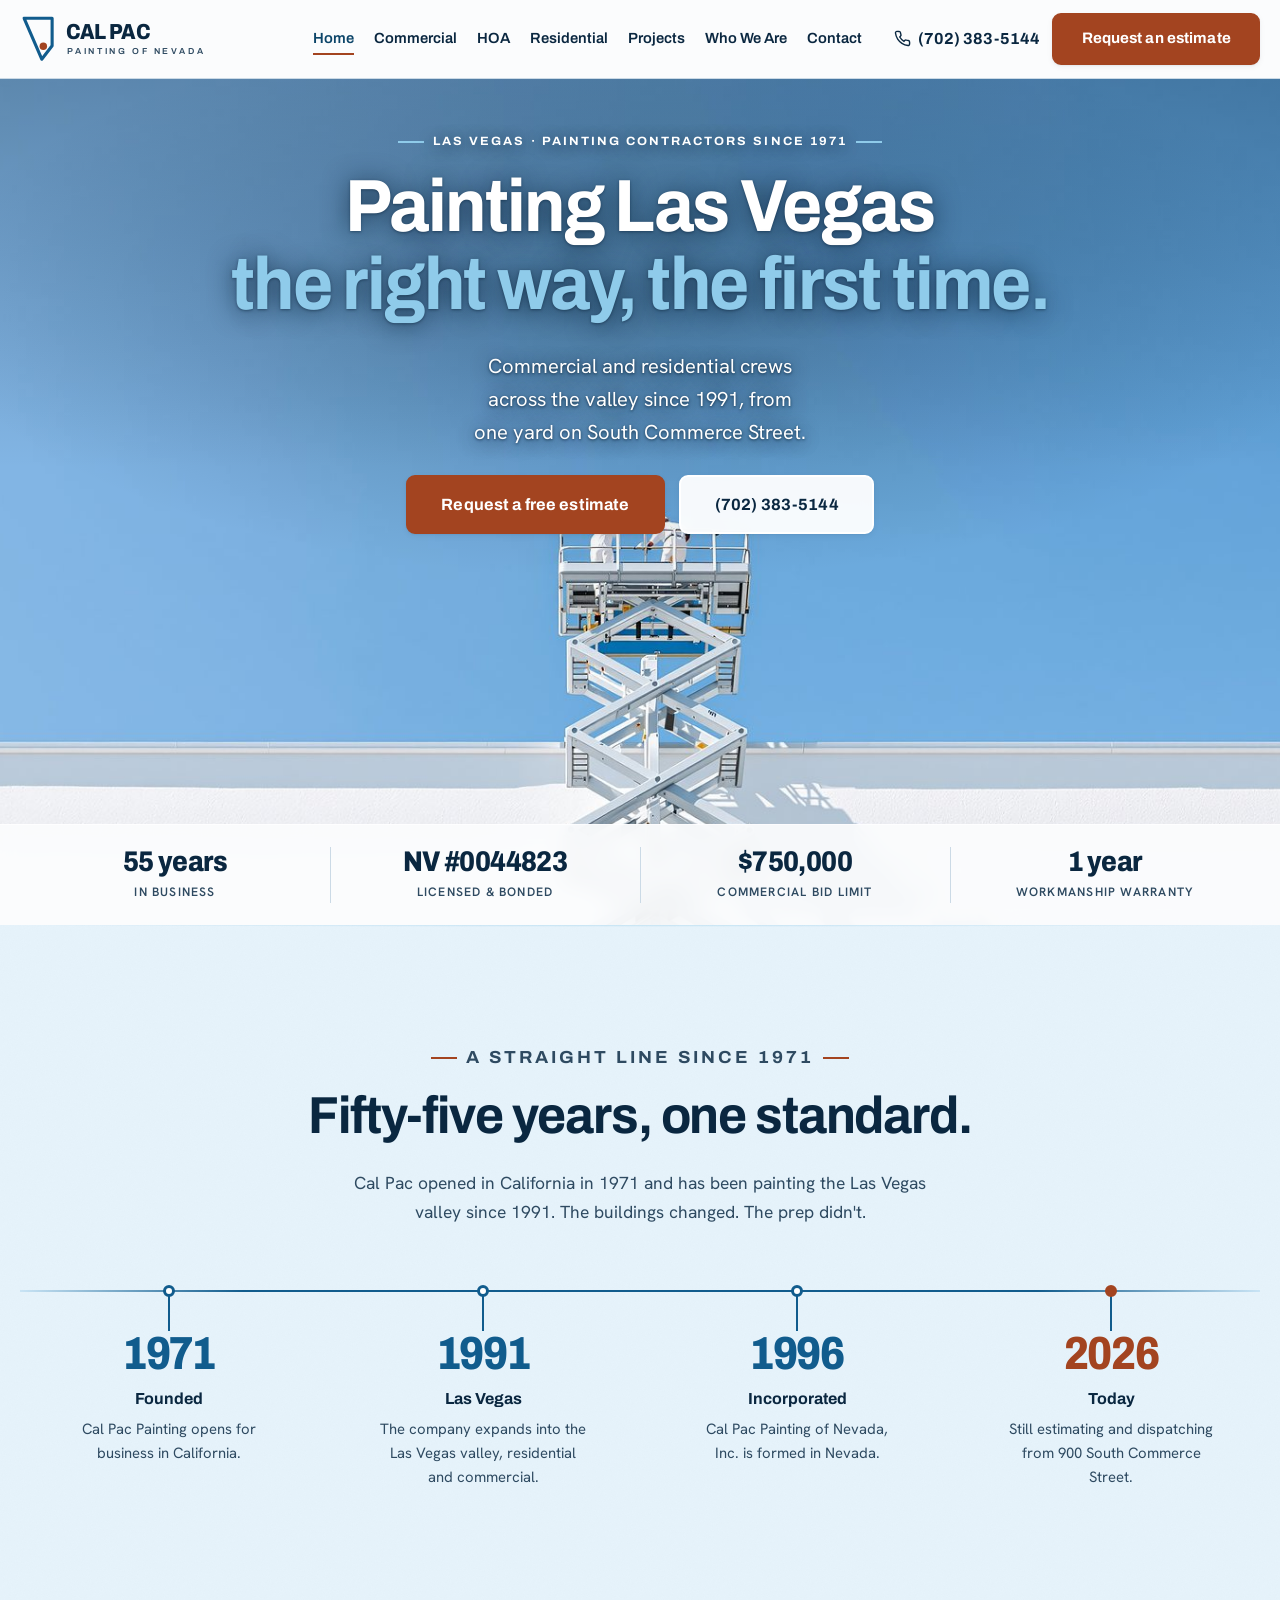
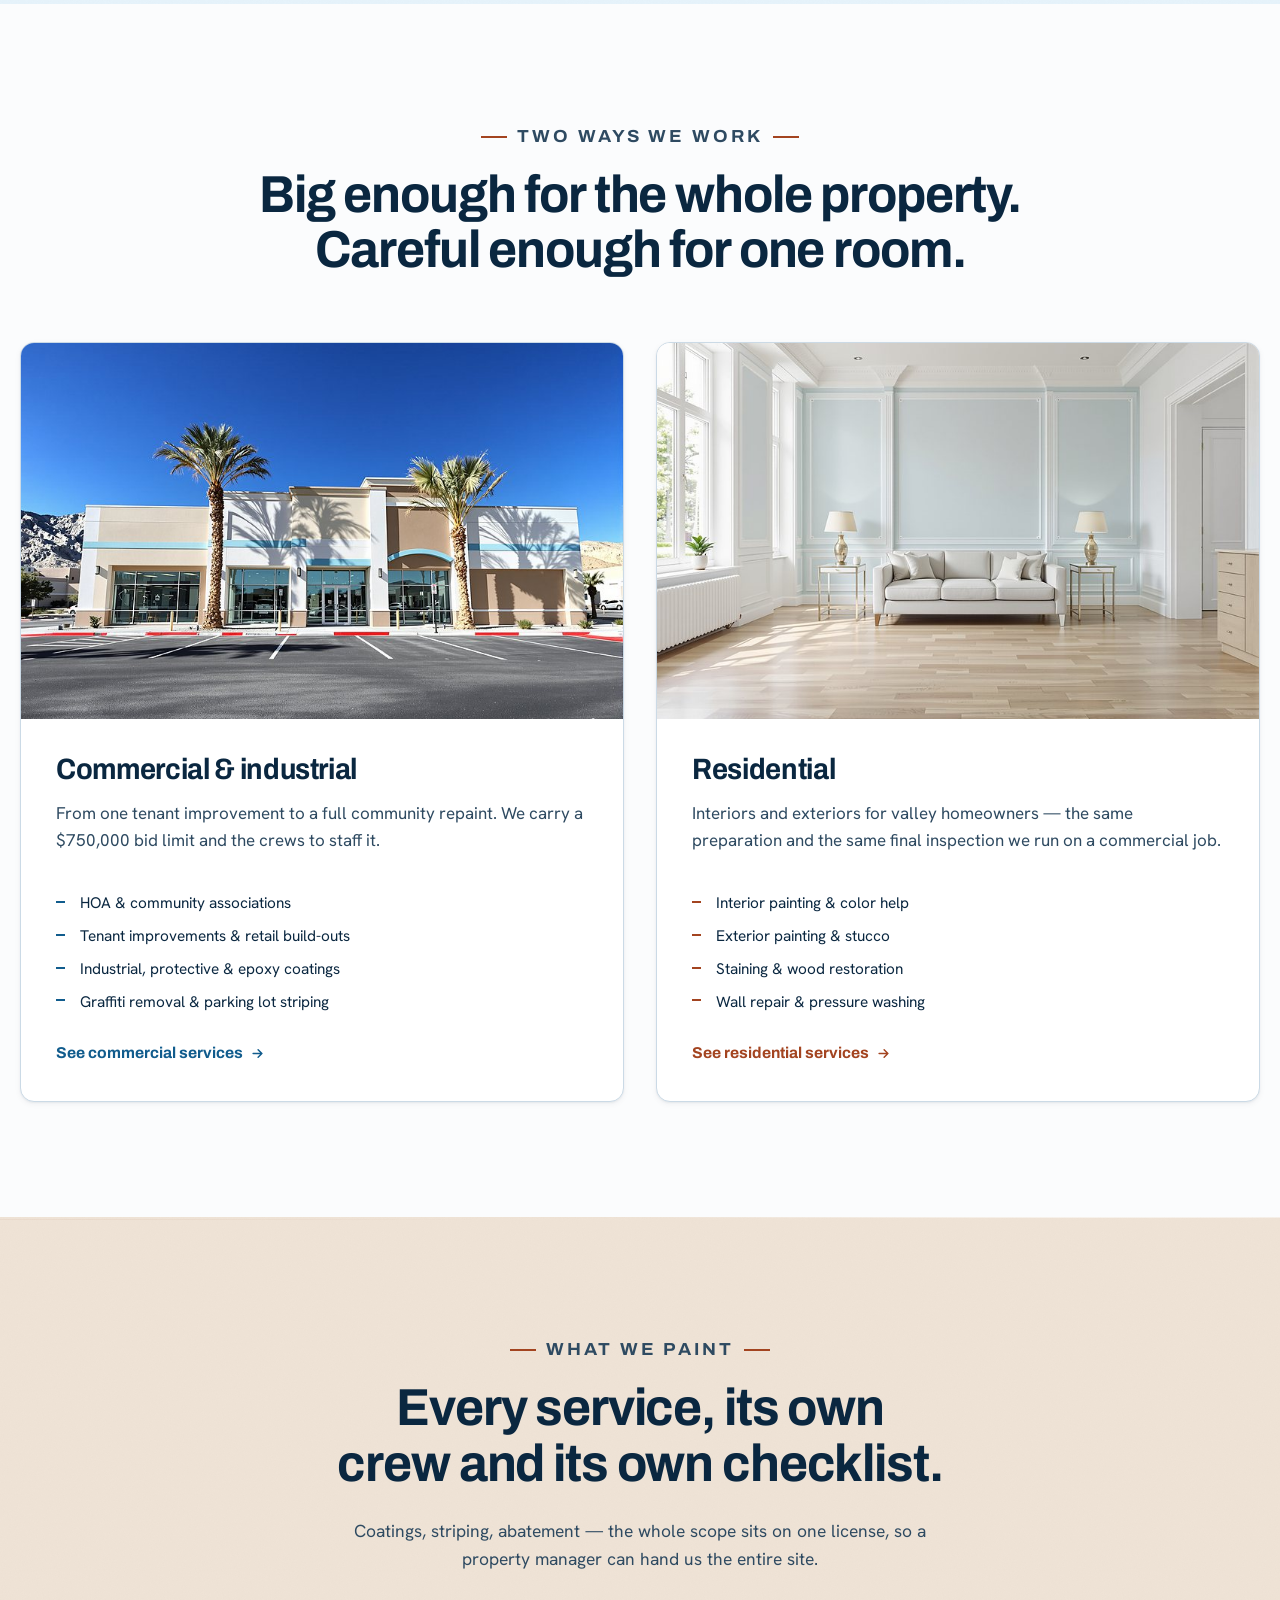
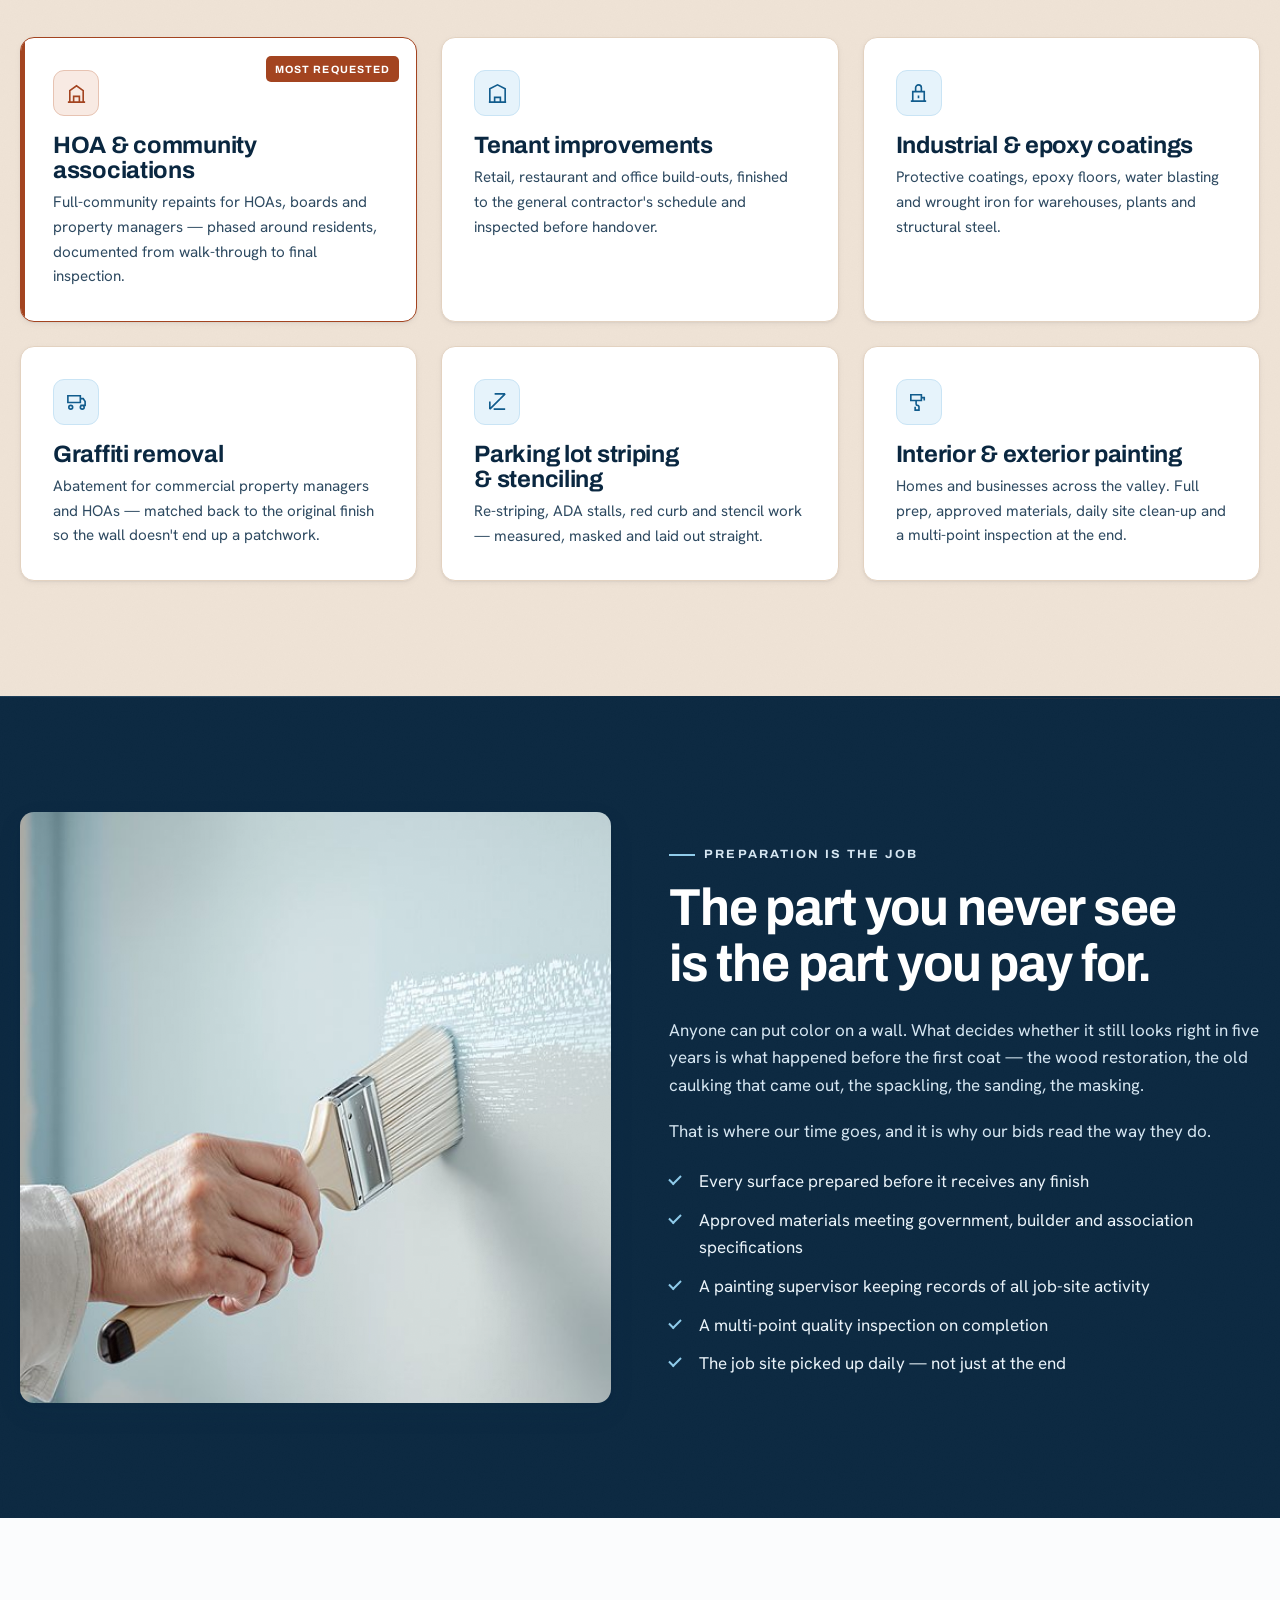
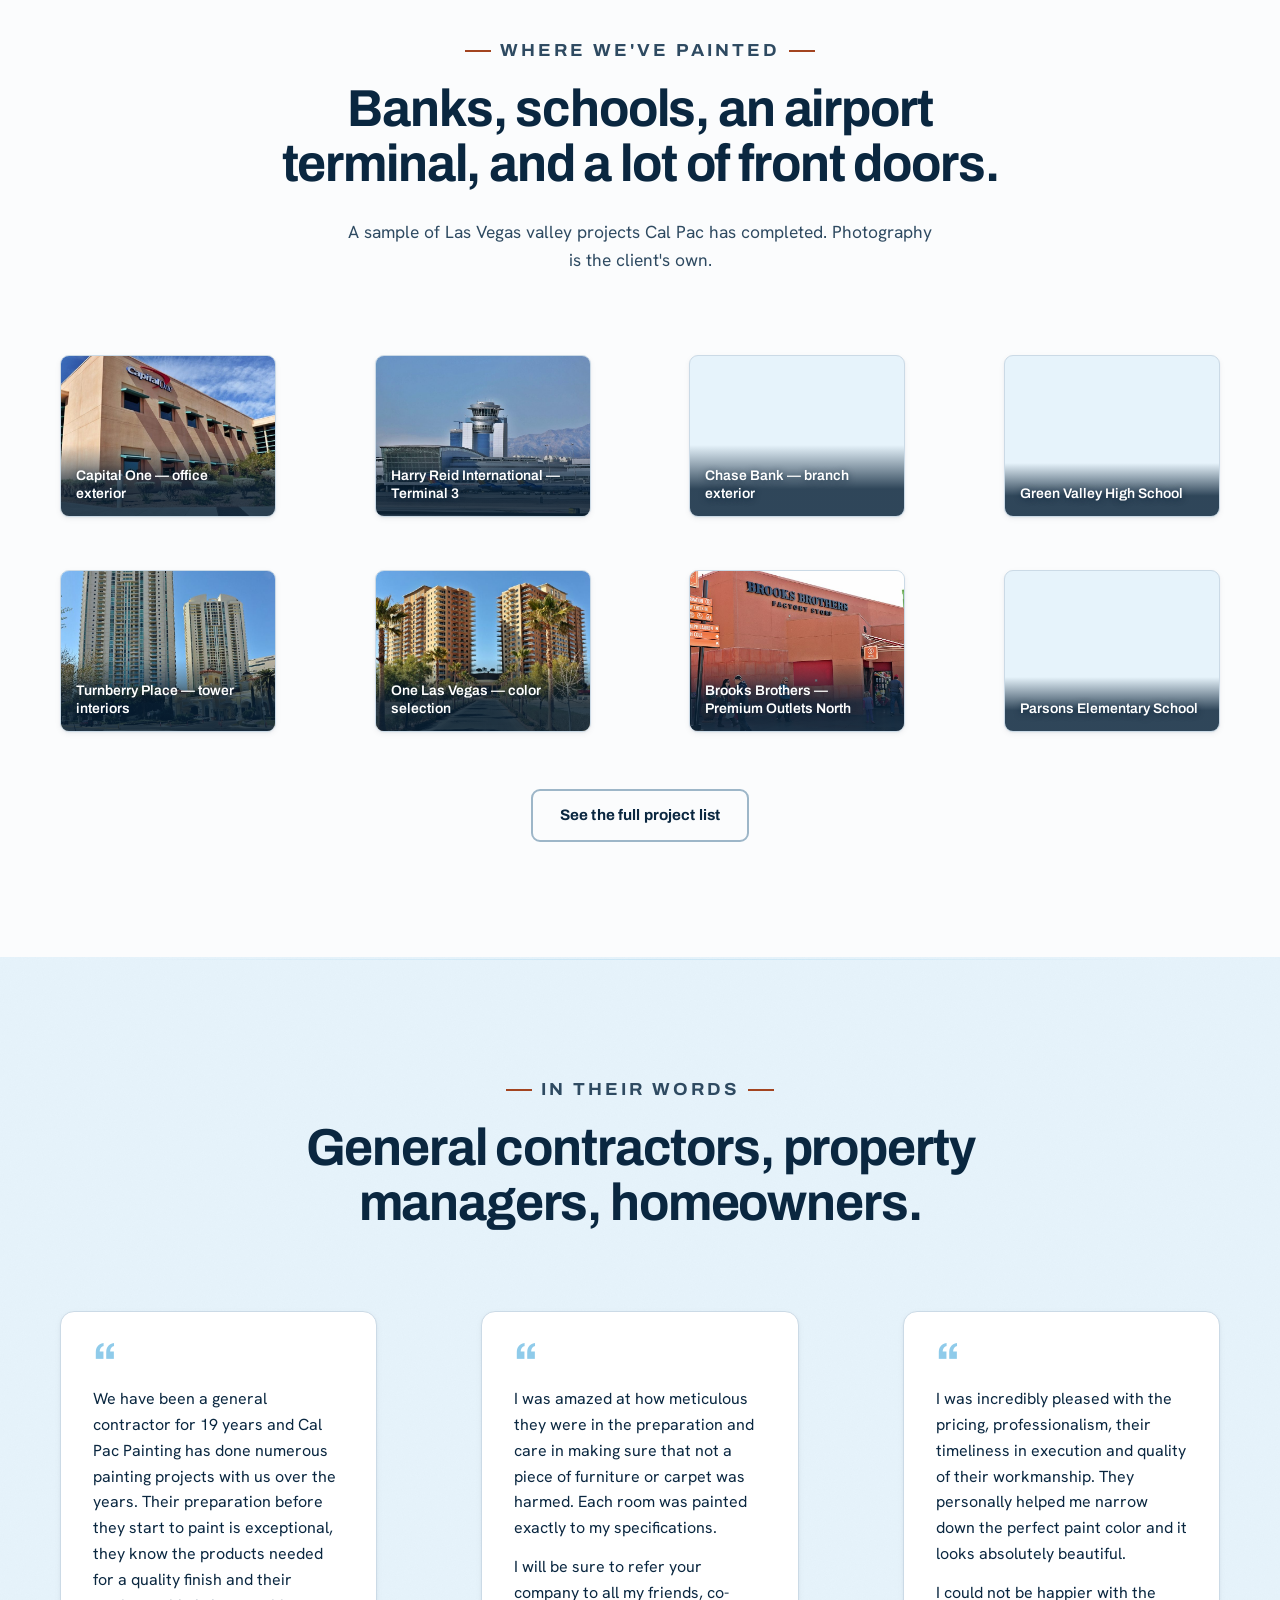
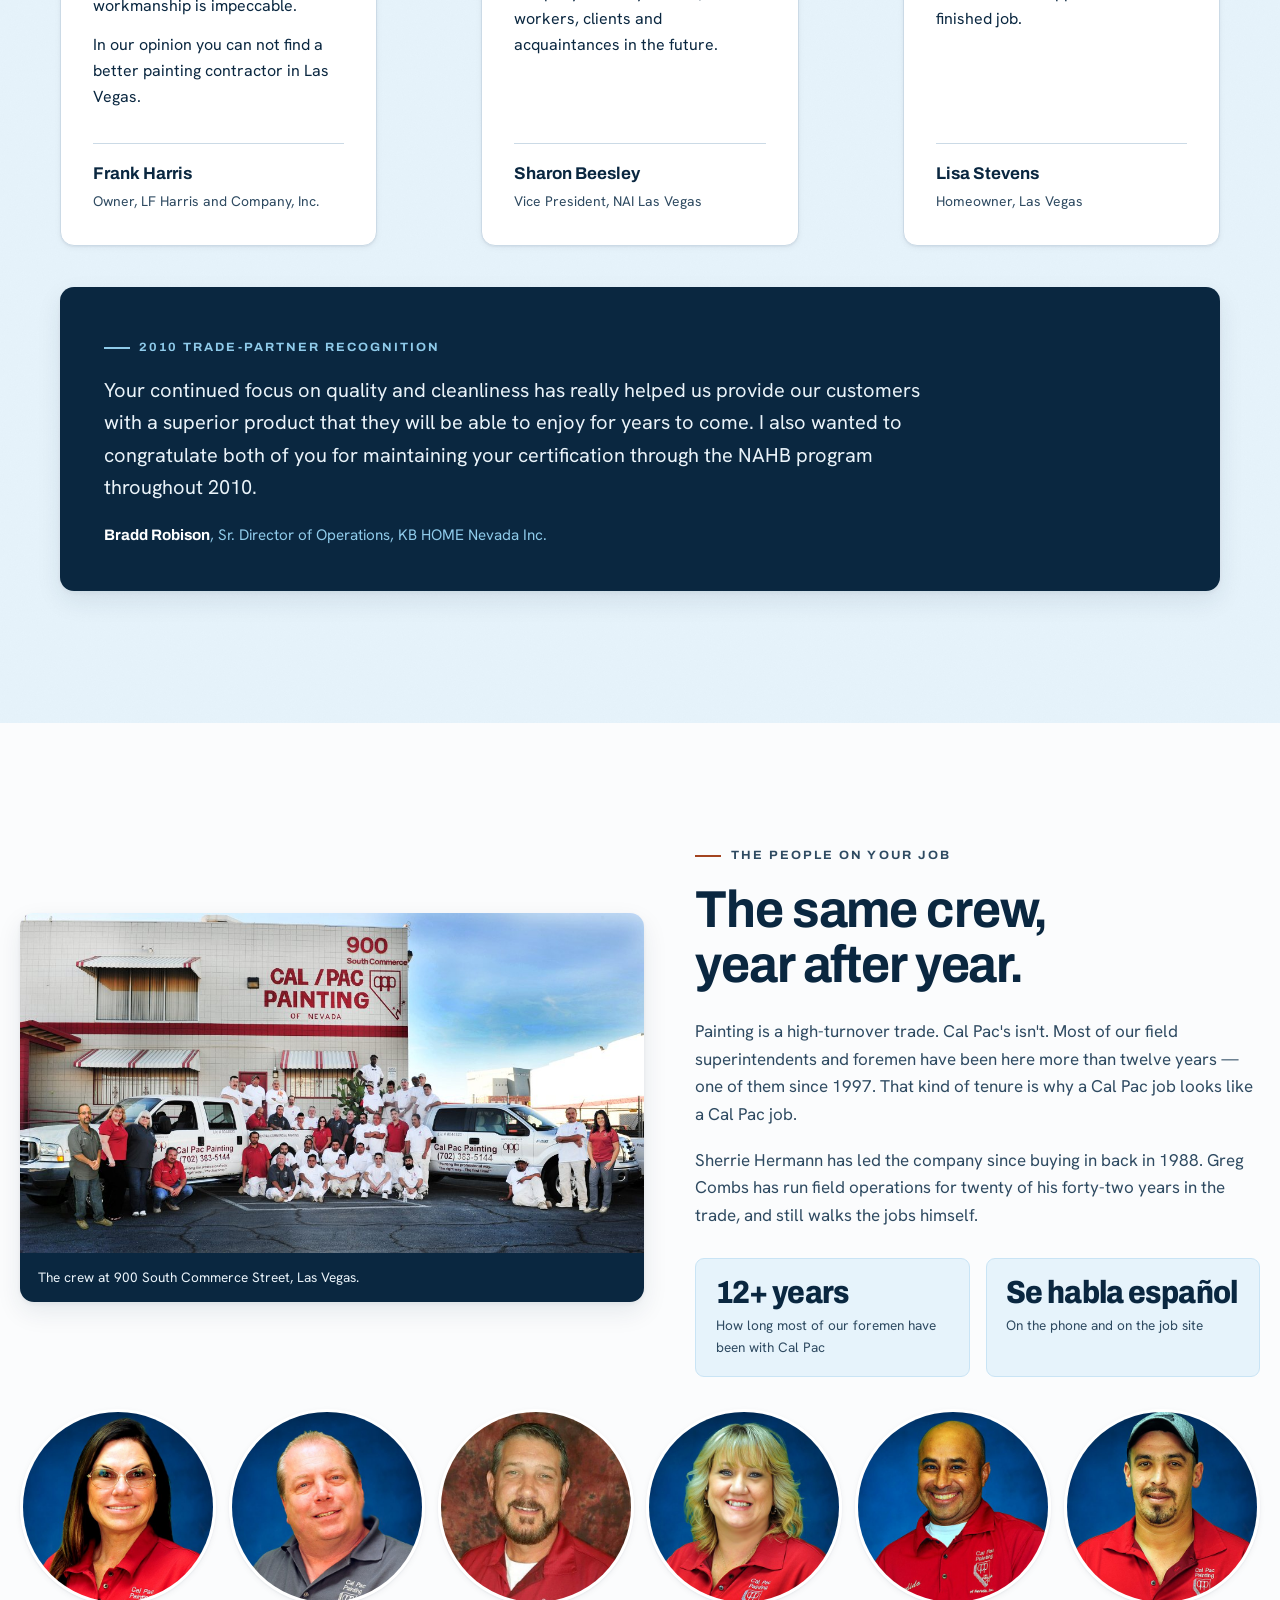
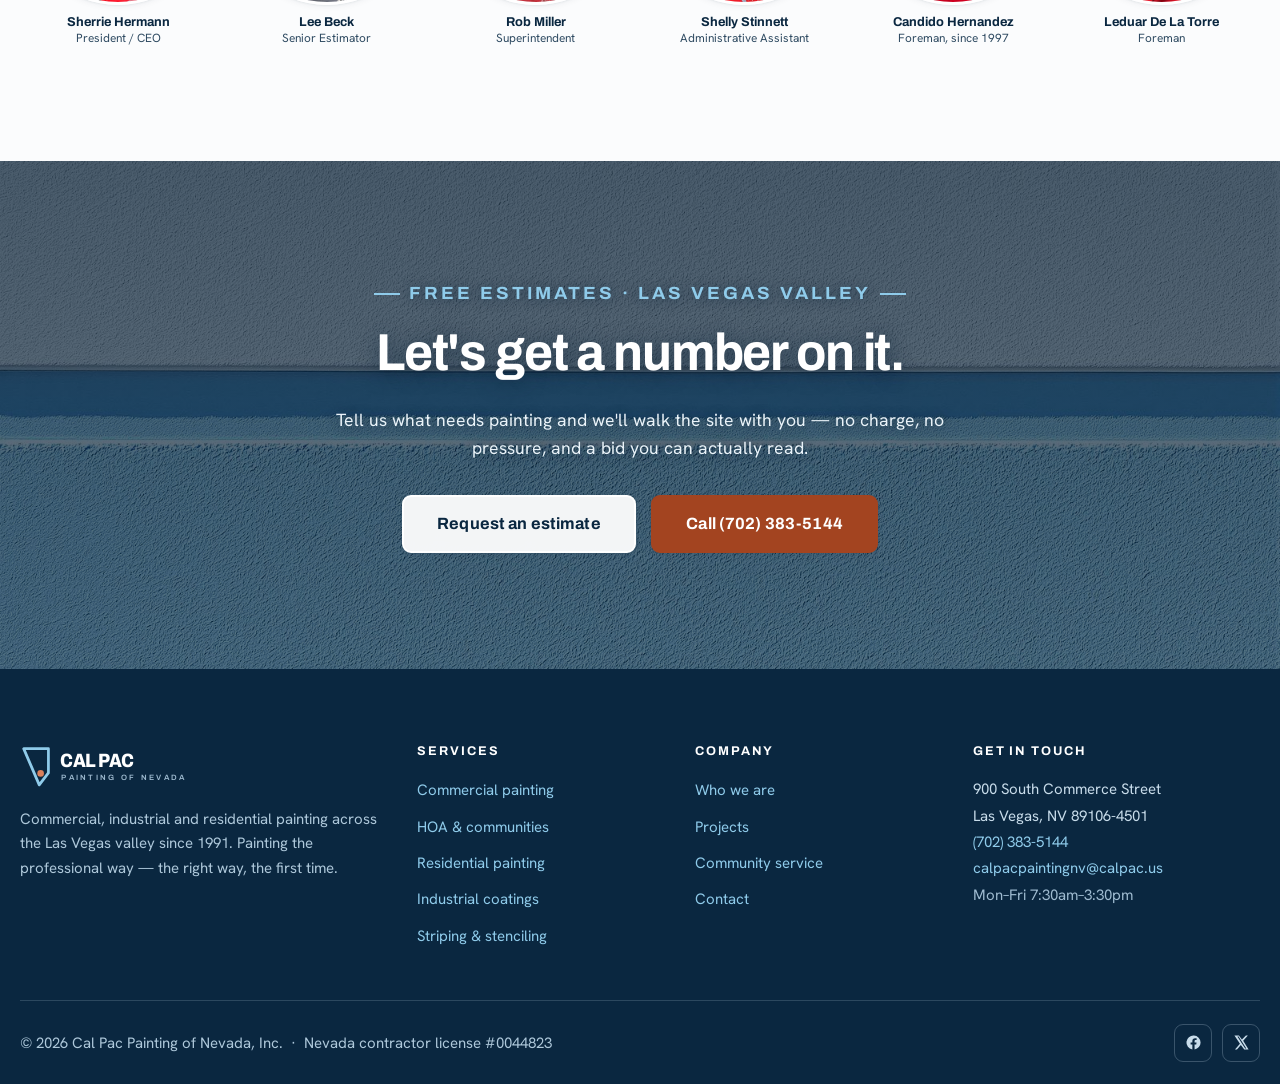
==== commit bce2acd7: "Who We Are page + round-1 director review fixes (4 lanes) WHO WE ARE (was About): full company photo" ====
--- a/index.html
+++ b/index.html
@@ -3,23 +3,23 @@
 <head>
 <meta charset="utf-8">
 <meta name="viewport" content="width=device-width, initial-scale=1">
-<title>Cal Pac Painting | Commercial &amp; Residential Painters in Las Vegas, NV</title>
-<meta name="description" content="Cal Pac Painting of Nevada has painted the Las Vegas valley since 1991 — commercial, HOA, industrial and residential. Licensed NV #0044823, $750,000 bid limit, 1-year workmanship warranty. Free estimates.">
+<title>Las Vegas Painting Contractors | Cal Pac Painting</title>
+<meta name="description" content="Commercial, HOA and residential painting across the Las Vegas valley since 1991. NV license #0044823, 1-year workmanship warranty. Free estimates.">
 <link rel="canonical" href="https://calpac.us/">
 <meta name="robots" content="index, follow, max-image-preview:large">
 <meta name="theme-color" content="#0A2740">
 
 <meta property="og:type" content="website">
 <meta property="og:site_name" content="Cal Pac Painting of Nevada, Inc.">
-<meta property="og:title" content="Cal Pac Painting | Commercial &amp; Residential Painters in Las Vegas">
+<meta property="og:title" content="Las Vegas Painting Contractors | Cal Pac Painting">
 <meta property="og:description" content="Painting the Las Vegas valley since 1991. Commercial, HOA, industrial and residential. Licensed NV #0044823. Free estimates.">
 <meta property="og:url" content="https://calpac.us/">
 <meta property="og:image" content="https://calpac.us/assets/img/hero-1600.jpg">
 <meta property="og:image:width" content="1600">
 <meta property="og:image:height" content="893">
-<meta property="og:image:alt" content="Cal Pac painters working from a lift against a clear Las Vegas sky">
+<meta property="og:image:alt" content="Painters working from a lift against a clear Las Vegas sky">
 <meta name="twitter:card" content="summary_large_image">
-<meta name="twitter:title" content="Cal Pac Painting | Commercial &amp; Residential Painters in Las Vegas">
+<meta name="twitter:title" content="Las Vegas Painting Contractors | Cal Pac Painting">
 <meta name="twitter:description" content="Painting the Las Vegas valley since 1991. Licensed NV #0044823. Free estimates.">
 <meta name="twitter:image" content="https://calpac.us/assets/img/hero-1600.jpg">
 
@@ -141,7 +141,7 @@
       <a href="hoa-painting.html">HOA</a>
       <a href="residential.html">Residential</a>
       <a href="projects.html">Projects</a>
-      <a href="about.html">About</a>
+      <a href="about.html">Who We Are</a>
       <a href="contact.html">Contact</a>
       <span class="nav__cta"><a class="btn btn--clay" href="contact.html">Request an estimate</a></span>
     </nav>
@@ -175,8 +175,8 @@
     <div class="hero__in">
       <div class="shell hero__copy">
         <p class="eyebrow is-centered">Las&nbsp;Vegas &middot; Painting contractors since 1971</p>
-        <h1 id="hero-h">The right way.<em>The first time.</em></h1>
-        <p class="hero__sub">Commercial and residential painting across the Las&nbsp;Vegas valley — for fifty-five years.</p>
+        <h1 id="hero-h">Painting Las&nbsp;Vegas<em>the right way, the first time.</em></h1>
+        <p class="hero__sub">Commercial and residential crews across the valley since 1991, from one yard on South Commerce Street.</p>
         <div class="hero__cta">
           <a class="btn btn--clay btn--lg" href="contact.html">Request a free estimate</a>
           <a class="btn btn--onphoto btn--lg" href="tel:+17023835144">(702) 383-5144</a>
@@ -293,46 +293,46 @@
       <div class="section-head center reveal">
         <p class="eyebrow is-centered">What we paint</p>
         <h2 id="svc-h">Every service, its own crew and its own checklist.</h2>
-        <p>Cal Pac runs the trades most painting contractors sub out — coatings, striping, abatement — which is why property managers can hand us the whole site.</p>
+        <p>Coatings, striping, abatement — the whole scope sits on one license, so a property manager can hand us the entire site.</p>
       </div>
 
       <div class="svc-grid">
-        <article class="svc svc--flag reveal">
+        <a class="svc svc--flag reveal" href="hoa-painting.html">
           <span class="svc__tag">Most requested</span>
           <div class="svc__ico"><svg viewBox="0 0 24 24" aria-hidden="true"><path d="M3 21h18M5 21V9l7-5 7 5v12M9 21v-6h6v6"/></svg></div>
           <h3>HOA &amp; community associations</h3>
           <p>Full-community repaints for HOAs, boards and property managers — phased around residents, documented from walk-through to final inspection.</p>
-        </article>
-
-        <article class="svc reveal">
+        </a>
+
+        <a class="svc reveal" href="commercial.html">
           <div class="svc__ico"><svg viewBox="0 0 24 24" aria-hidden="true"><path d="M3 21h18M4 21V7l8-4 8 4v14M9 21v-5h6v5M8 11h.01M12 11h.01M16 11h.01"/></svg></div>
           <h3>Tenant improvements</h3>
-          <p>Retail, restaurant and office build-outs finished to the general contractor's schedule — including after-hours work in occupied centres.</p>
-        </article>
-
-        <article class="svc reveal">
+          <p>Retail, restaurant and office build-outs, finished to the general contractor's schedule and inspected before handover.</p>
+        </a>
+
+        <a class="svc reveal" href="commercial.html#coatings">
           <div class="svc__ico"><svg viewBox="0 0 24 24" aria-hidden="true"><path d="M4 20h16M6 20V10h12v10M9 10V6a3 3 0 0 1 6 0v4M12 14v3"/></svg></div>
           <h3>Industrial &amp; epoxy coatings</h3>
           <p>Protective coatings, epoxy floors, water blasting and wrought iron for warehouses, plants and structural steel.</p>
-        </article>
-
-        <article class="svc reveal">
+        </a>
+
+        <a class="svc reveal" href="commercial.html">
           <div class="svc__ico"><svg viewBox="0 0 24 24" aria-hidden="true"><path d="M3 6h13v7H3zM16 9h3l2 3v4h-5M6 20a2 2 0 1 0 0-4 2 2 0 0 0 0 4zM18 20a2 2 0 1 0 0-4 2 2 0 0 0 0 4z"/></svg></div>
           <h3>Graffiti removal</h3>
           <p>Abatement for commercial property managers and HOAs — matched back to the original finish so the wall doesn't end up a patchwork.</p>
-        </article>
-
-        <article class="svc reveal">
+        </a>
+
+        <a class="svc reveal" href="commercial.html#striping">
           <div class="svc__ico"><svg viewBox="0 0 24 24" aria-hidden="true"><path d="M4 20L20 4M8 20h12M4 12v8M9 4h11M15 9l5-5"/></svg></div>
           <h3>Parking lot striping &amp; stenciling</h3>
-          <p>Re-striping, ADA stalls, red curb and stencil work — laid out straight, and scheduled so the lot keeps trading.</p>
-        </article>
-
-        <article class="svc reveal">
+          <p>Re-striping, ADA stalls, red curb and stencil work — measured, masked and laid out straight.</p>
+        </a>
+
+        <a class="svc reveal" href="residential.html">
           <div class="svc__ico"><svg viewBox="0 0 24 24" aria-hidden="true"><path d="M4 5h11v6H4zM15 8h3v3M9.5 11v3.5a1.5 1.5 0 0 0 1.5 1.5 1.5 1.5 0 0 1 1.5 1.5V21h-4v-3.5"/></svg></div>
           <h3>Interior &amp; exterior painting</h3>
           <p>Homes and businesses across the valley. Full prep, approved materials, daily site clean-up and a multi-point inspection at the end.</p>
-        </article>
+        </a>
       </div>
     </div>
   </section>
@@ -460,7 +460,7 @@
         <div class="split__body reveal">
           <p class="eyebrow">The people on your job</p>
           <h2 id="crew-h">The same crew, year after year.</h2>
-          <p>Painting is a high-turnover trade. Cal Pac's isn't. Most of our field superintendents and foremen have been here more than twelve years — one of them since 1997 — which is the real reason a Cal Pac job looks like a Cal Pac job.</p>
+          <p>Painting is a high-turnover trade. Cal Pac's isn't. Most of our field superintendents and foremen have been here more than twelve years — one of them since 1997. That kind of tenure is why a Cal Pac job looks like a Cal Pac job.</p>
           <p>Sherrie Hermann has led the company since buying in back in 1988. Greg Combs has run field operations for twenty of his forty-two years in the trade, and still walks the jobs himself.</p>
           <div class="stat-row">
             <div class="stat"><b>12+ years</b><span>How long most of our foremen have been with Cal Pac</span></div>
@@ -484,7 +484,7 @@
   <section class="cta" aria-labelledby="cta-h">
     <div class="cta__media">
       <img src="assets/img/wall-1600.jpg"
-           srcset="assets/img/wall-1000.jpg 1000w, assets/img/wall-1600.jpg 1600w, assets/img/wall-2400.jpg 2400w"
+           srcset="assets/img/wall-1000.jpg 1000w, assets/img/wall-1600.jpg 1600w"
            sizes="100vw" width="2400" height="1029" loading="lazy" decoding="async"
            alt="A freshly painted exterior wall split by one straight line where pale blue meets white">
     </div>
@@ -528,7 +528,7 @@
       <div>
         <h4>Company</h4>
         <ul>
-          <li><a href="about.html">About Cal Pac</a></li>
+          <li><a href="about.html">Who we are</a></li>
           <li><a href="projects.html">Projects</a></li>
           <li><a href="about.html#community">Community service</a></li>
           <li><a href="contact.html">Contact</a></li>
--- a/fonts.css
+++ b/fonts.css
@@ -10,7 +10,6 @@
   font-style: normal;
   font-weight: 400 800;
   font-stretch: 75% 125%;
-  font-display: swap;
   src: url(assets/fonts/274a3b5b84.woff2) format('woff2');
   unicode-range: U+0102-0103, U+0110-0111, U+0128-0129, U+0168-0169, U+01A0-01A1, U+01AF-01B0, U+0300-0301, U+0303-0304, U+0308-0309, U+0323, U+0329, U+1EA0-1EF9, U+20AB;
 }
@@ -21,7 +20,6 @@
   font-style: normal;
   font-weight: 400 800;
   font-stretch: 75% 125%;
-  font-display: swap;
   src: url(assets/fonts/c422bfcfaf.woff2) format('woff2');
   unicode-range: U+0100-02BA, U+02BD-02C5, U+02C7-02CC, U+02CE-02D7, U+02DD-02FF, U+0304, U+0308, U+0329, U+1D00-1DBF, U+1E00-1E9F, U+1EF2-1EFF, U+2020, U+20A0-20AB, U+20AD-20C0, U+2113, U+2C60-2C7F, U+A720-A7FF;
 }
@@ -32,7 +30,6 @@
   font-style: normal;
   font-weight: 400 800;
   font-stretch: 75% 125%;
-  font-display: swap;
   src: url(assets/fonts/b920293217.woff2) format('woff2');
   unicode-range: U+0000-00FF, U+0131, U+0152-0153, U+02BB-02BC, U+02C6, U+02DA, U+02DC, U+0304, U+0308, U+0329, U+2000-206F, U+20AC, U+2122, U+2191, U+2193, U+2212, U+2215, U+FEFF, U+FFFD;
 }
@@ -42,7 +39,6 @@
   font-family: 'Hanken Grotesk';
   font-style: normal;
   font-weight: 400 700;
-  font-display: swap;
   src: url(assets/fonts/00849f1172.woff2) format('woff2');
   unicode-range: U+0460-052F, U+1C80-1C8A, U+20B4, U+2DE0-2DFF, U+A640-A69F, U+FE2E-FE2F;
 }
@@ -52,7 +48,6 @@
   font-family: 'Hanken Grotesk';
   font-style: normal;
   font-weight: 400 700;
-  font-display: swap;
   src: url(assets/fonts/e98c510959.woff2) format('woff2');
   unicode-range: U+0102-0103, U+0110-0111, U+0128-0129, U+0168-0169, U+01A0-01A1, U+01AF-01B0, U+0300-0301, U+0303-0304, U+0308-0309, U+0323, U+0329, U+1EA0-1EF9, U+20AB;
 }
@@ -62,7 +57,6 @@
   font-family: 'Hanken Grotesk';
   font-style: normal;
   font-weight: 400 700;
-  font-display: swap;
   src: url(assets/fonts/af150b9181.woff2) format('woff2');
   unicode-range: U+0100-02BA, U+02BD-02C5, U+02C7-02CC, U+02CE-02D7, U+02DD-02FF, U+0304, U+0308, U+0329, U+1D00-1DBF, U+1E00-1E9F, U+1EF2-1EFF, U+2020, U+20A0-20AB, U+20AD-20C0, U+2113, U+2C60-2C7F, U+A720-A7FF;
 }
@@ -72,7 +66,6 @@
   font-family: 'Hanken Grotesk';
   font-style: normal;
   font-weight: 400 700;
-  font-display: swap;
   src: url(assets/fonts/60503460da.woff2) format('woff2');
   unicode-range: U+0000-00FF, U+0131, U+0152-0153, U+02BB-02BC, U+02C6, U+02DA, U+02DC, U+0304, U+0308, U+0329, U+2000-206F, U+20AC, U+2122, U+2191, U+2193, U+2212, U+2215, U+FEFF, U+FFFD;
 }
--- a/styles.css
+++ b/styles.css
@@ -146,7 +146,7 @@
   --btn-bg: var(--blue); --btn-bg-h: var(--blue-hover);
   display:inline-flex; align-items:center; justify-content:center; gap:.55rem;
   font-family: var(--display); font-weight:700; font-size:.95rem;
-  letter-spacing:.008em; line-height:1;
+  letter-spacing:.008em; line-height:1; white-space:nowrap;
   padding:1.05rem 1.7rem; border-radius:var(--radius-sm);
   background: var(--btn-bg); color:#fff; border:2px solid var(--btn-bg);
   text-decoration:none; cursor:pointer;
@@ -184,23 +184,24 @@
   min-height:78px;
 }
 .brand { display:inline-flex; align-items:center; text-decoration:none; }
-.brand svg { display:block; height:50px; width:auto; }
-.nav { display:flex; justify-content:center; gap:.35rem; align-items:center; }
+.brand svg { display:block; height:50px; width:263px; flex:none; }  /* explicit width — grid pressure collapses width:auto SVGs */
+.nav { display:flex; justify-content:center; gap:.25rem; align-items:center; }
 .nav__cta { display:none; }   /* mobile drawer only — desktop uses .masthead__cta */
 .nav a {
-  position:relative; font-family:var(--display); font-weight:600; font-size:.94rem;
-  color: var(--ink); text-decoration:none; padding:.6rem .82rem; border-radius:7px;
+  position:relative; font-family:var(--display); font-weight:600; font-size:.92rem;
+  white-space:nowrap;          /* "Who We Are" must never break into a stack */
+  color: var(--ink); text-decoration:none; padding:.6rem .5rem; border-radius:7px;
   transition: color .16s ease, background .16s ease;
 }
 .nav a::after {
-  content:''; position:absolute; left:.82rem; right:.82rem; bottom:.35rem; height:2px;
+  content:''; position:absolute; left:.5rem; right:.5rem; bottom:.35rem; height:2px;
   background: var(--clay); transform: scaleX(0); transform-origin:center;
   transition: transform .2s ease;
 }
 .nav a:hover { color: var(--blue-hover); background: var(--sky-tint); }
 .nav a:hover::after, .nav a[aria-current="page"]::after { transform: scaleX(1); }
 .nav a[aria-current="page"] { color: var(--blue-hover); }
-.masthead__cta { display:flex; align-items:center; gap:.9rem; }
+.masthead__cta { display:flex; align-items:center; gap:.75rem; }
 .tel-link {
   display:inline-flex; align-items:center; gap:.45rem;
   font-family:var(--display); font-weight:700; font-size:1rem;
@@ -379,6 +380,8 @@
 }
 .services > * { position:relative; z-index:1; }
 .svc-grid { display:grid; grid-template-columns:repeat(3,1fr); gap: clamp(1rem,2vw,1.5rem); }
+a.svc { display:block; color:inherit; text-decoration:none; }
+.svc-grid--four { grid-template-columns:repeat(2,1fr); max-width:980px; margin-inline:auto; }
 .svc {
   position:relative; background: var(--white);
   border:1px solid var(--sand-deep); border-radius: var(--radius);
@@ -598,6 +601,13 @@
 .band--ink a:not(.btn):hover, .letter a:not(.btn):hover { color: #BFE2F5; }
 .band--ink h2, .band--ink h3 { color:#fff; }
 .band--ink p { color:#D5E6F1; }
+/* WHITE CARDS inside the dark band keep their own ink — without this, the two
+   rules above win the cascade and paint white titles on white cards. */
+.band--ink .svc h3, .band--ink .quote blockquote, .band--ink .info h3 { color: var(--ink); }
+.band--ink .svc p, .band--ink .quote p, .band--ink .info p { color: var(--muted); }
+/* the .letter kicker reads dim as clay-on-navy — always use the sky accent */
+.letter .eyebrow { color: var(--sky); }
+.letter .eyebrow::before, .letter .eyebrow::after { background: var(--sky); }
 .band--ink .eyebrow { color: var(--sky); }
 .band--ink .eyebrow::before, .band--ink .eyebrow::after { background: var(--sky); }
 
@@ -606,6 +616,11 @@
 .split--flip .split__media { order:2; }
 .split__media { border-radius: var(--radius); overflow:hidden; box-shadow: var(--shadow-md); }
 .split__media img { width:100%; }
+@media (min-width: 961px) {
+  /* 3:2 media beside a tall text column floats with big empty flanks — crop taller.
+     Wide one-off photos (the crew shot) opt out with an inline aspect-ratio. */
+  .split__media img { aspect-ratio: 1 / 1; height:auto; object-fit: cover; object-position: center; }
+}
 .split__body h2 { margin-bottom:.5em; }
 .split__body p { color: var(--muted); }
 .band--ink .split__body p { color:#D5E6F1; }
@@ -732,12 +747,13 @@
 @media (max-width: 1080px) {
   .foot__grid { grid-template-columns:1fr 1fr; }
   .faces { grid-template-columns:repeat(3,1fr); }
-  .work-grid { grid-template-columns:repeat(3,1fr); }
-}
-@media (max-width: 960px) {
-  .masthead__in { grid-template-columns:auto auto; min-height:70px; }
-  .navtoggle { display:flex; }
-  .masthead__cta { display:none; }
+  /* 2-col here, not 3: the 8- and 4-tile grids would orphan their last row at 3-col */
+  .work-grid { grid-template-columns:repeat(2,1fr); }
+}
+/* The full 7-item nav + logo + phone + CTA needs ~1230px — below that, drawer. */
+@media (max-width: 1279px) {
+  .masthead__in { grid-template-columns:auto 1fr auto; min-height:70px; }
+  .navtoggle { display:flex; justify-self:end; }
   .nav {
     position:absolute; inset-inline:0; top:100%;
     display:none; flex-direction:column; gap:0;
@@ -745,13 +761,21 @@
     padding:.6rem 1.25rem 1.25rem; box-shadow: var(--shadow-md);
   }
   .nav.open { display:flex; }
-  .nav a { padding:.85rem .5rem; border-bottom:1px solid var(--line); border-radius:0; }
+  .nav a { padding:.85rem .5rem; border-bottom:1px solid var(--line); border-radius:0; white-space:normal; }
   .nav a::after { display:none; }
   .nav .nav__cta { display:block; margin-top:.9rem; border:0; }
   .nav .nav__cta a { border-bottom:0; padding:0; }
   .nav .btn { width:100%; padding:1.05rem 1.7rem; }
-
+  .masthead__cta { justify-self:end; margin-right:.9rem; }
+}
+@media (max-width: 775px) {
+  .masthead__cta { display:none; }   /* the drawer carries the phone + CTA below this */
+}
+
+@media (max-width: 960px) {
   .doors__grid { grid-template-columns:1fr; }
+  /* an odd card count at 2-col would orphan the last row — span it instead */
+  .svc-grid > .svc:last-child:nth-child(odd) { grid-column: 1 / -1; }
   .svc-grid { grid-template-columns:repeat(2,1fr); }
   .quote-grid { grid-template-columns:1fr; }
   .crew__split, .split { grid-template-columns:1fr; }
@@ -777,6 +801,12 @@
 @media (max-width: 520px) {
   .shell, .shell-wide { width: calc(100% - 2rem); }
   .svc-grid { grid-template-columns:1fr; }
+  /* long single-column card runs read as a monotone stretch — compact them */
+  .svc { padding:1.05rem 1.15rem; }
+  .svc__ico { width:38px; height:38px; border-radius:9px; margin-bottom:.6rem; }
+  .svc__ico svg { width:19px; height:19px; }
+  .svc h3 { font-size:1.05rem; }
+  .svc p { font-size:.9rem; }
   .faces { grid-template-columns:repeat(2,1fr); }
   .hero__cta .btn, .cta__row .btn { width:100%; }
   .creds__n { font-size:1.25rem; }
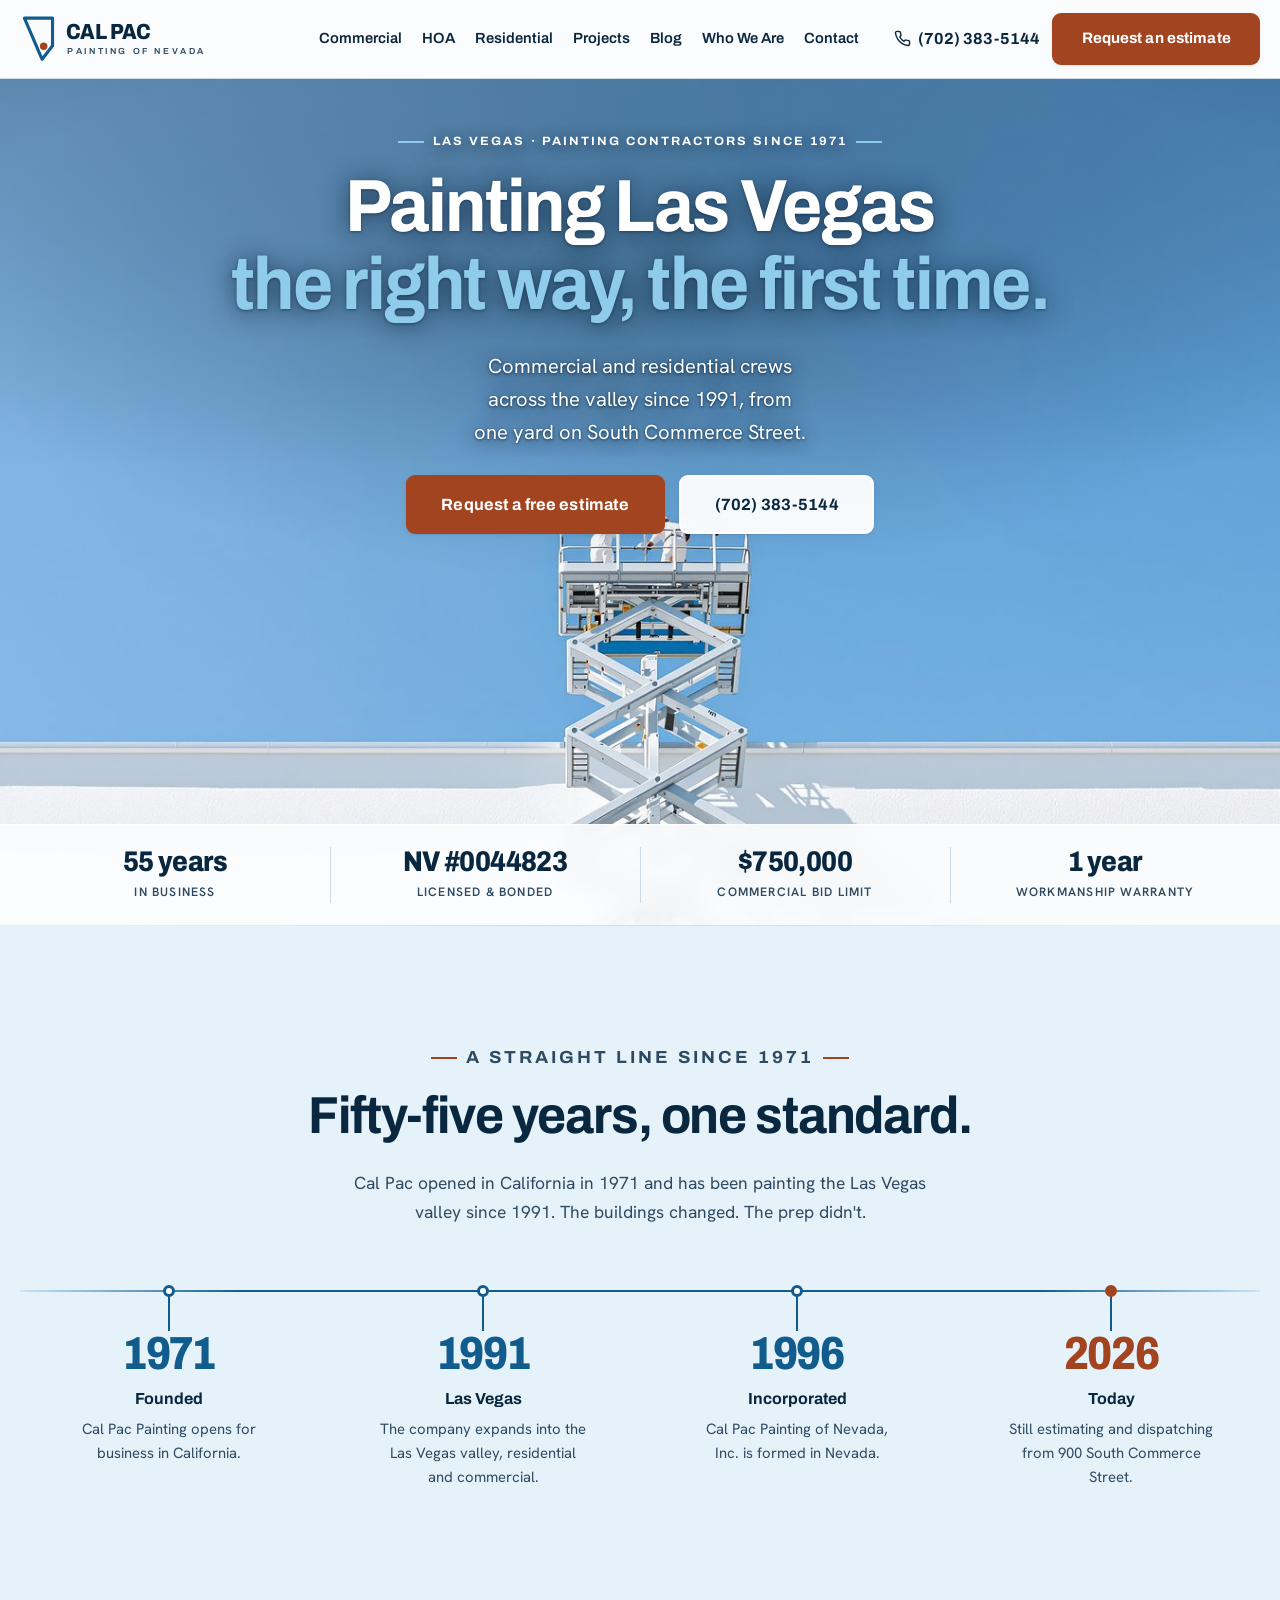
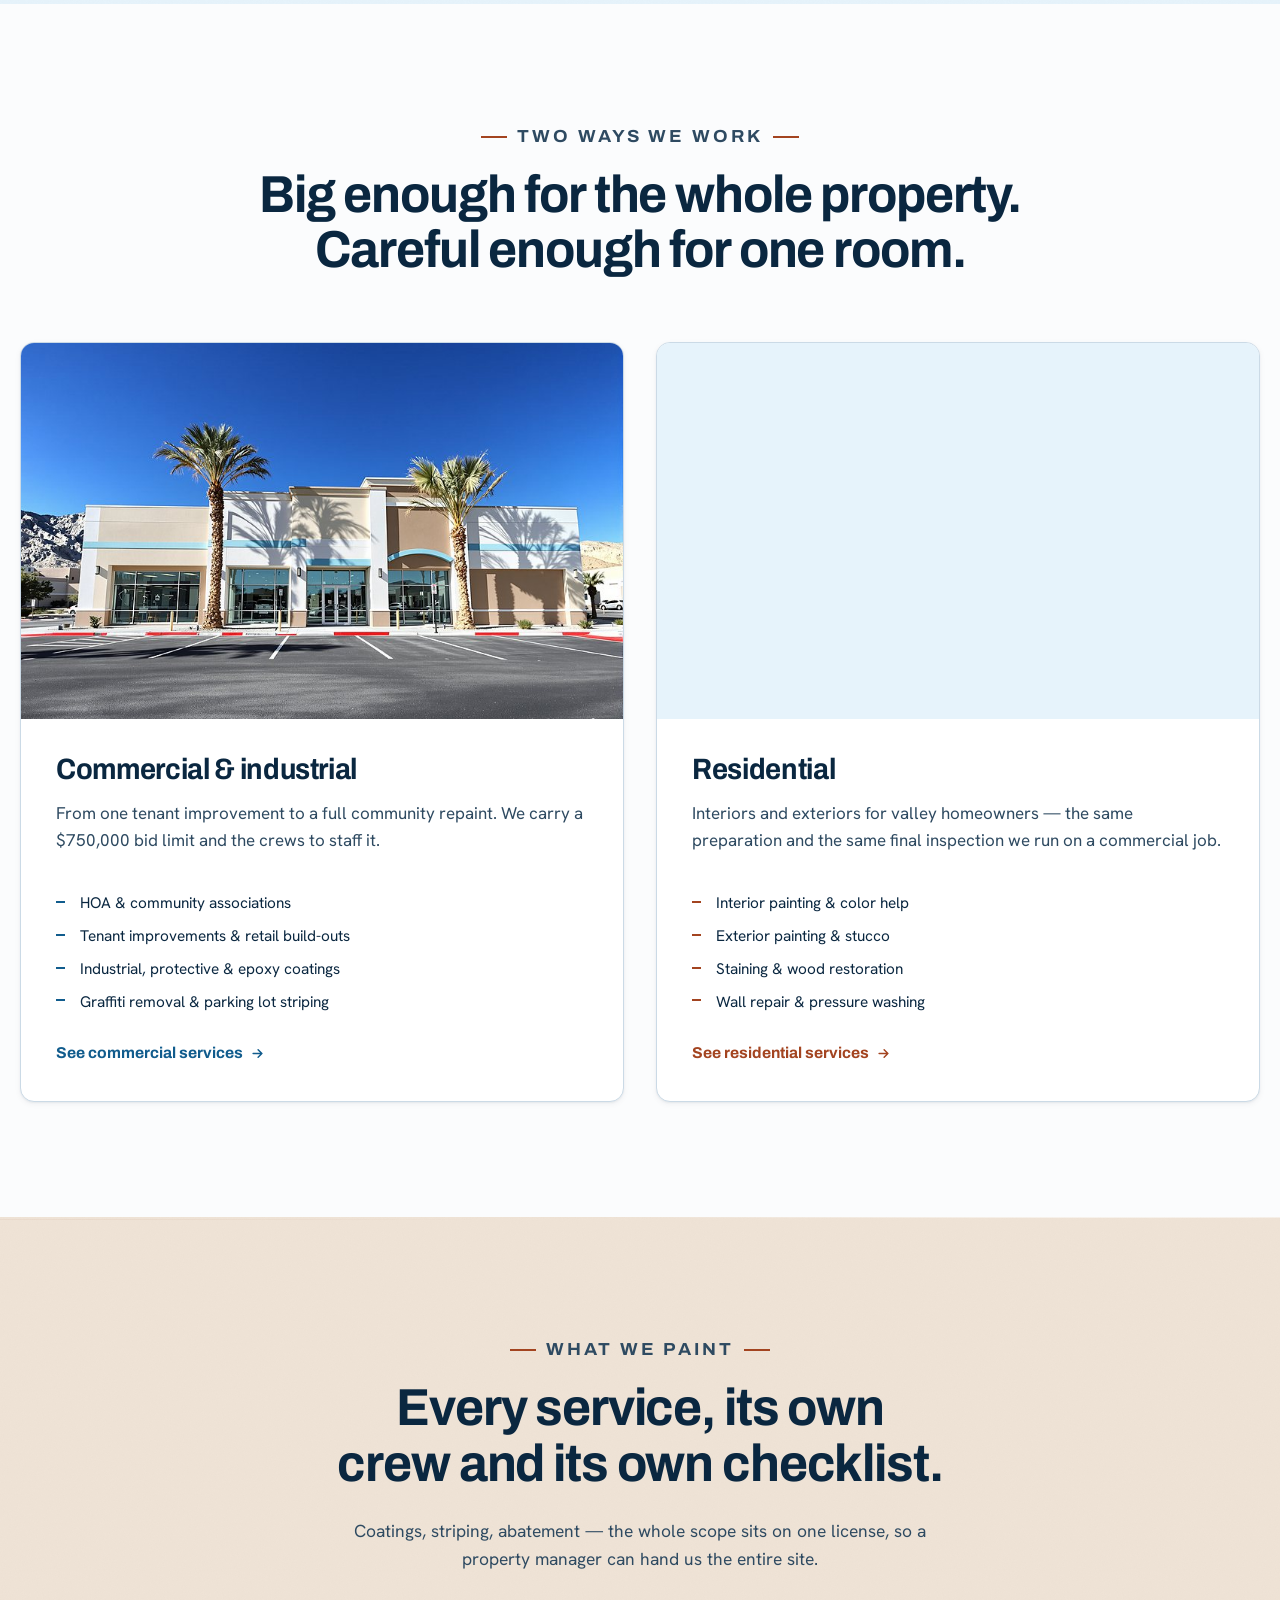
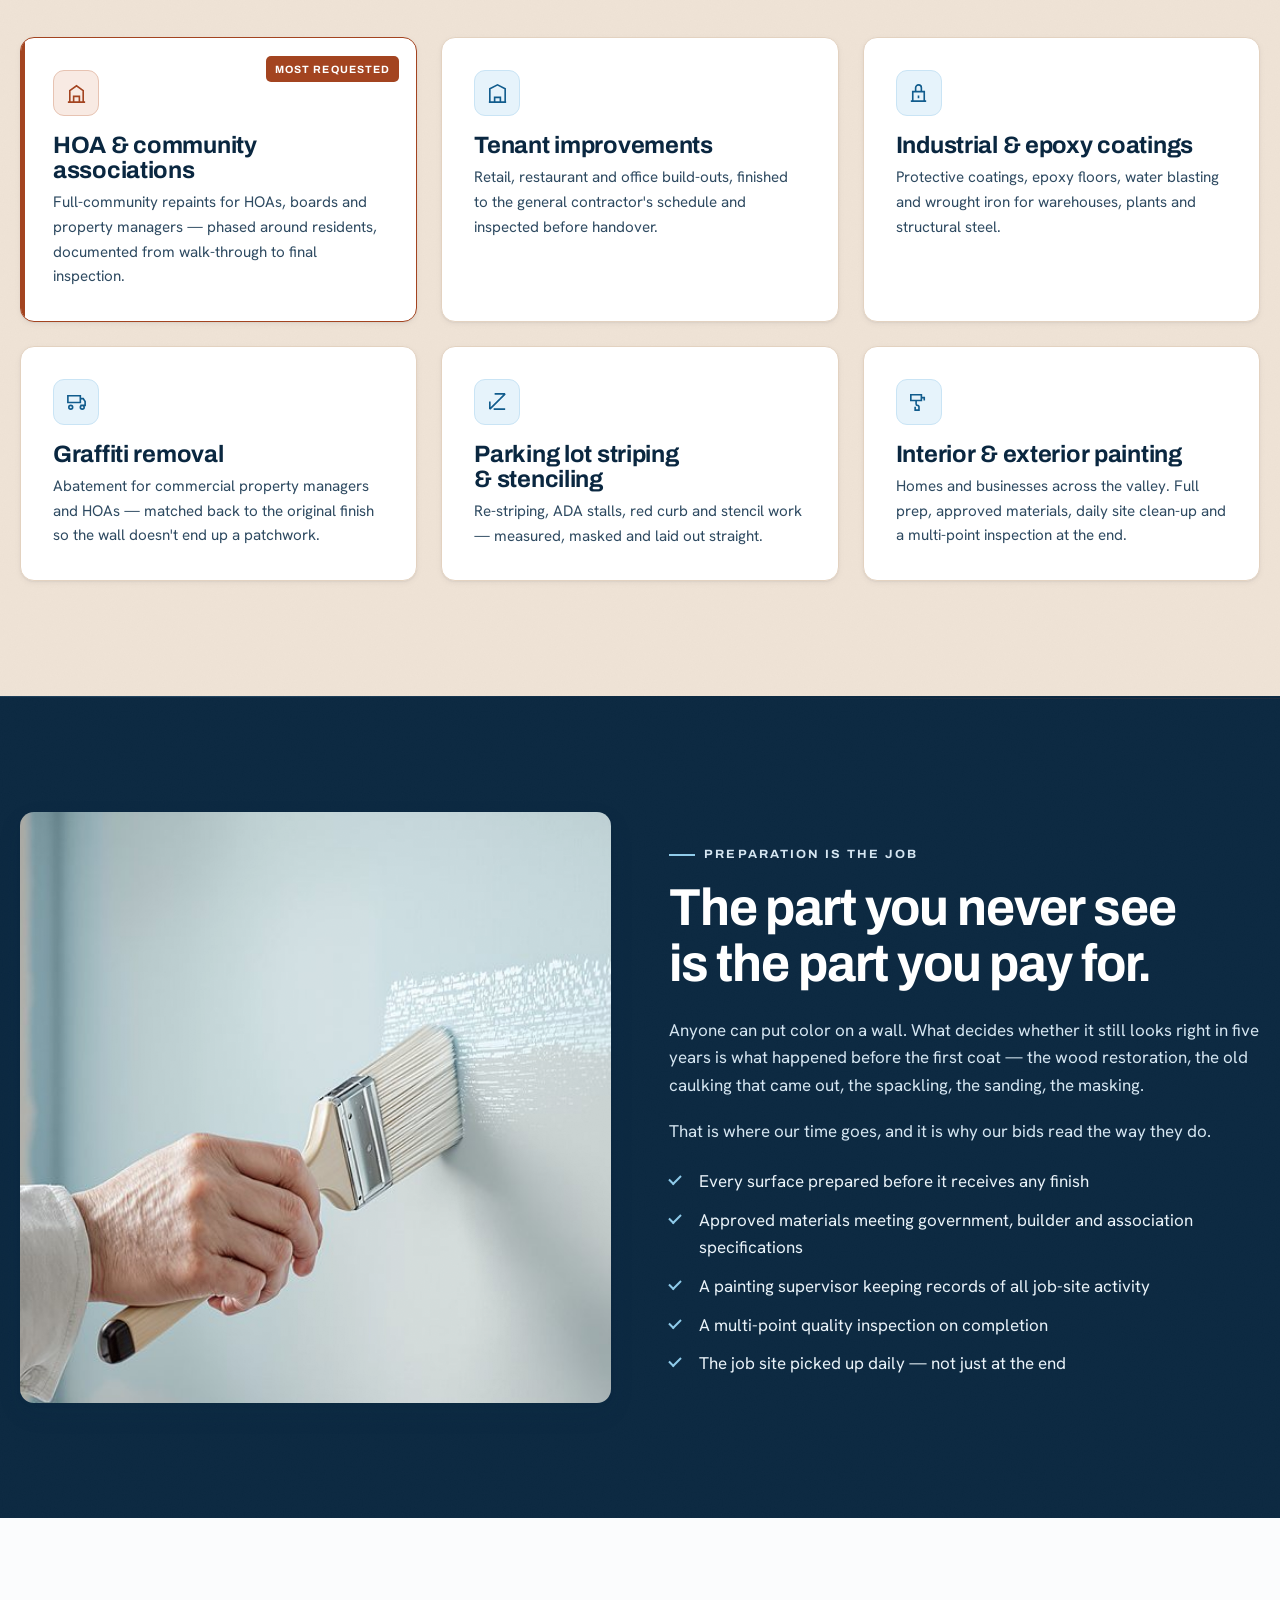
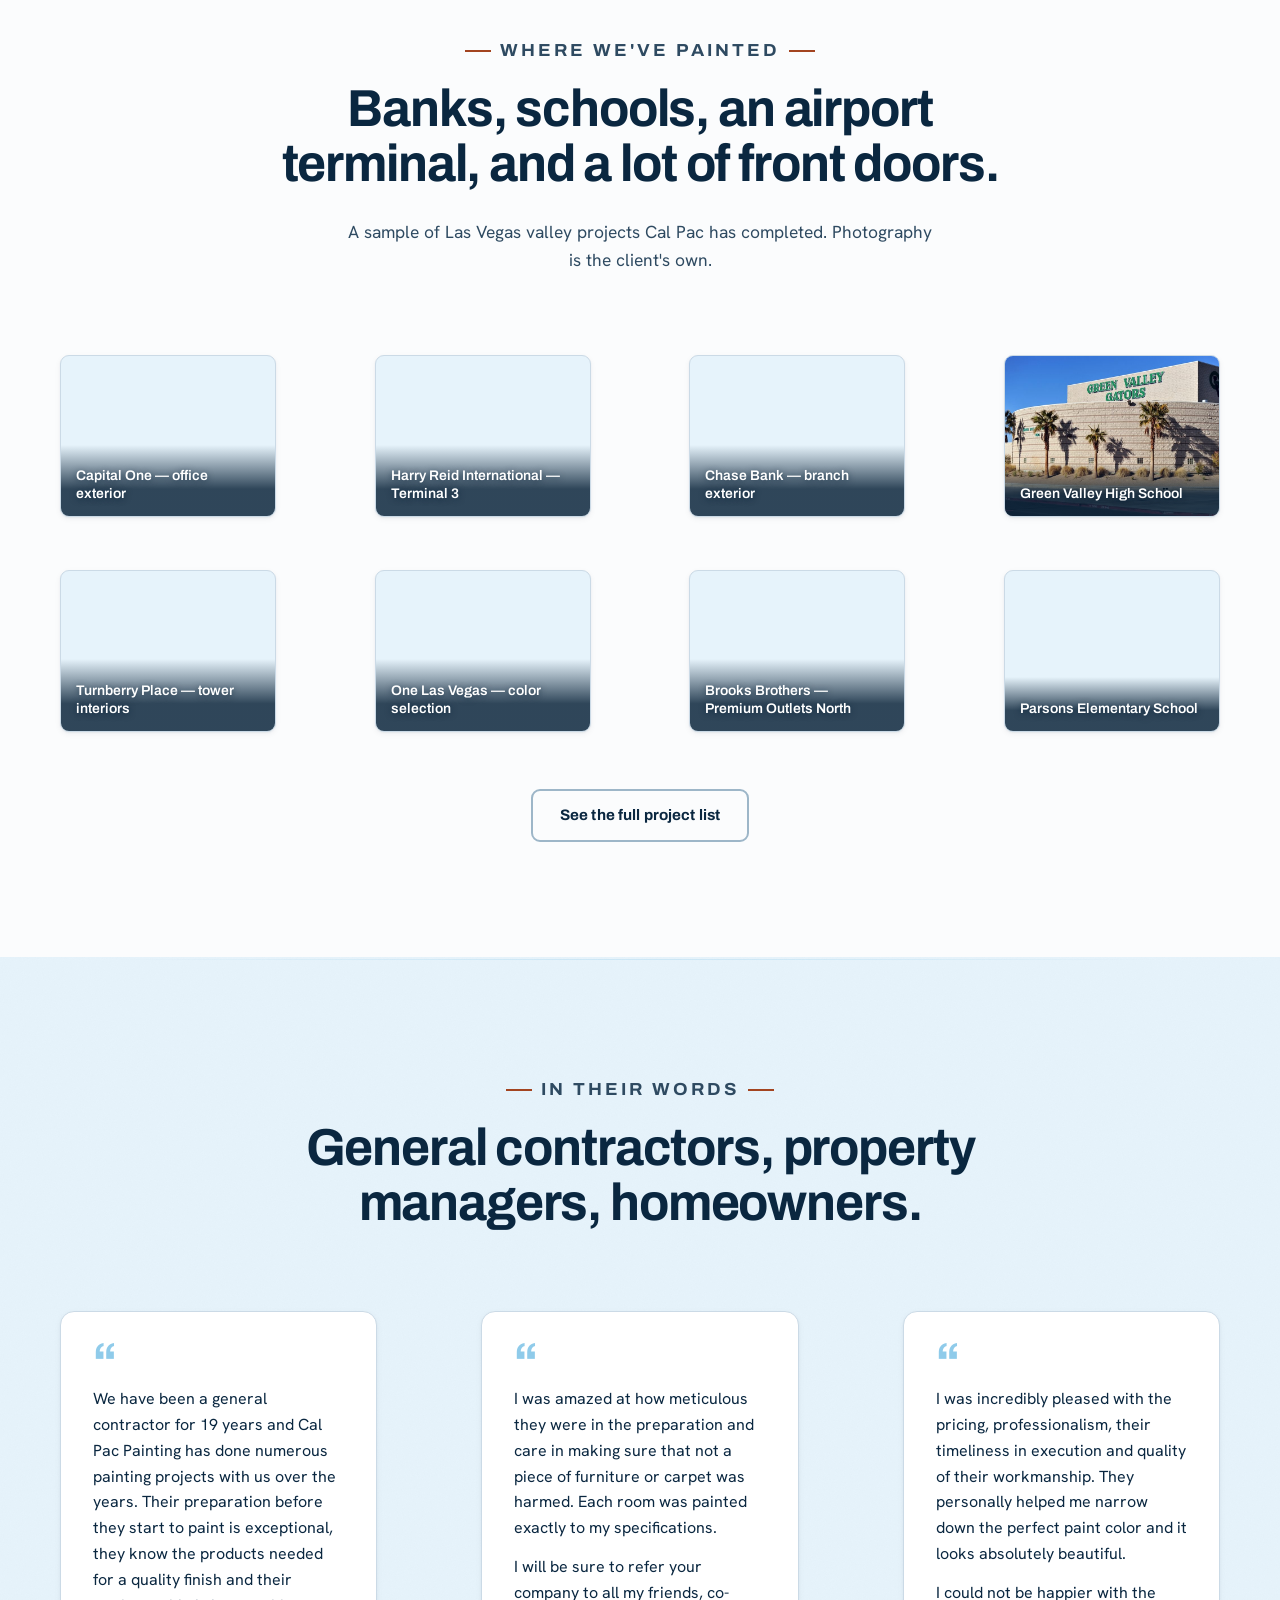
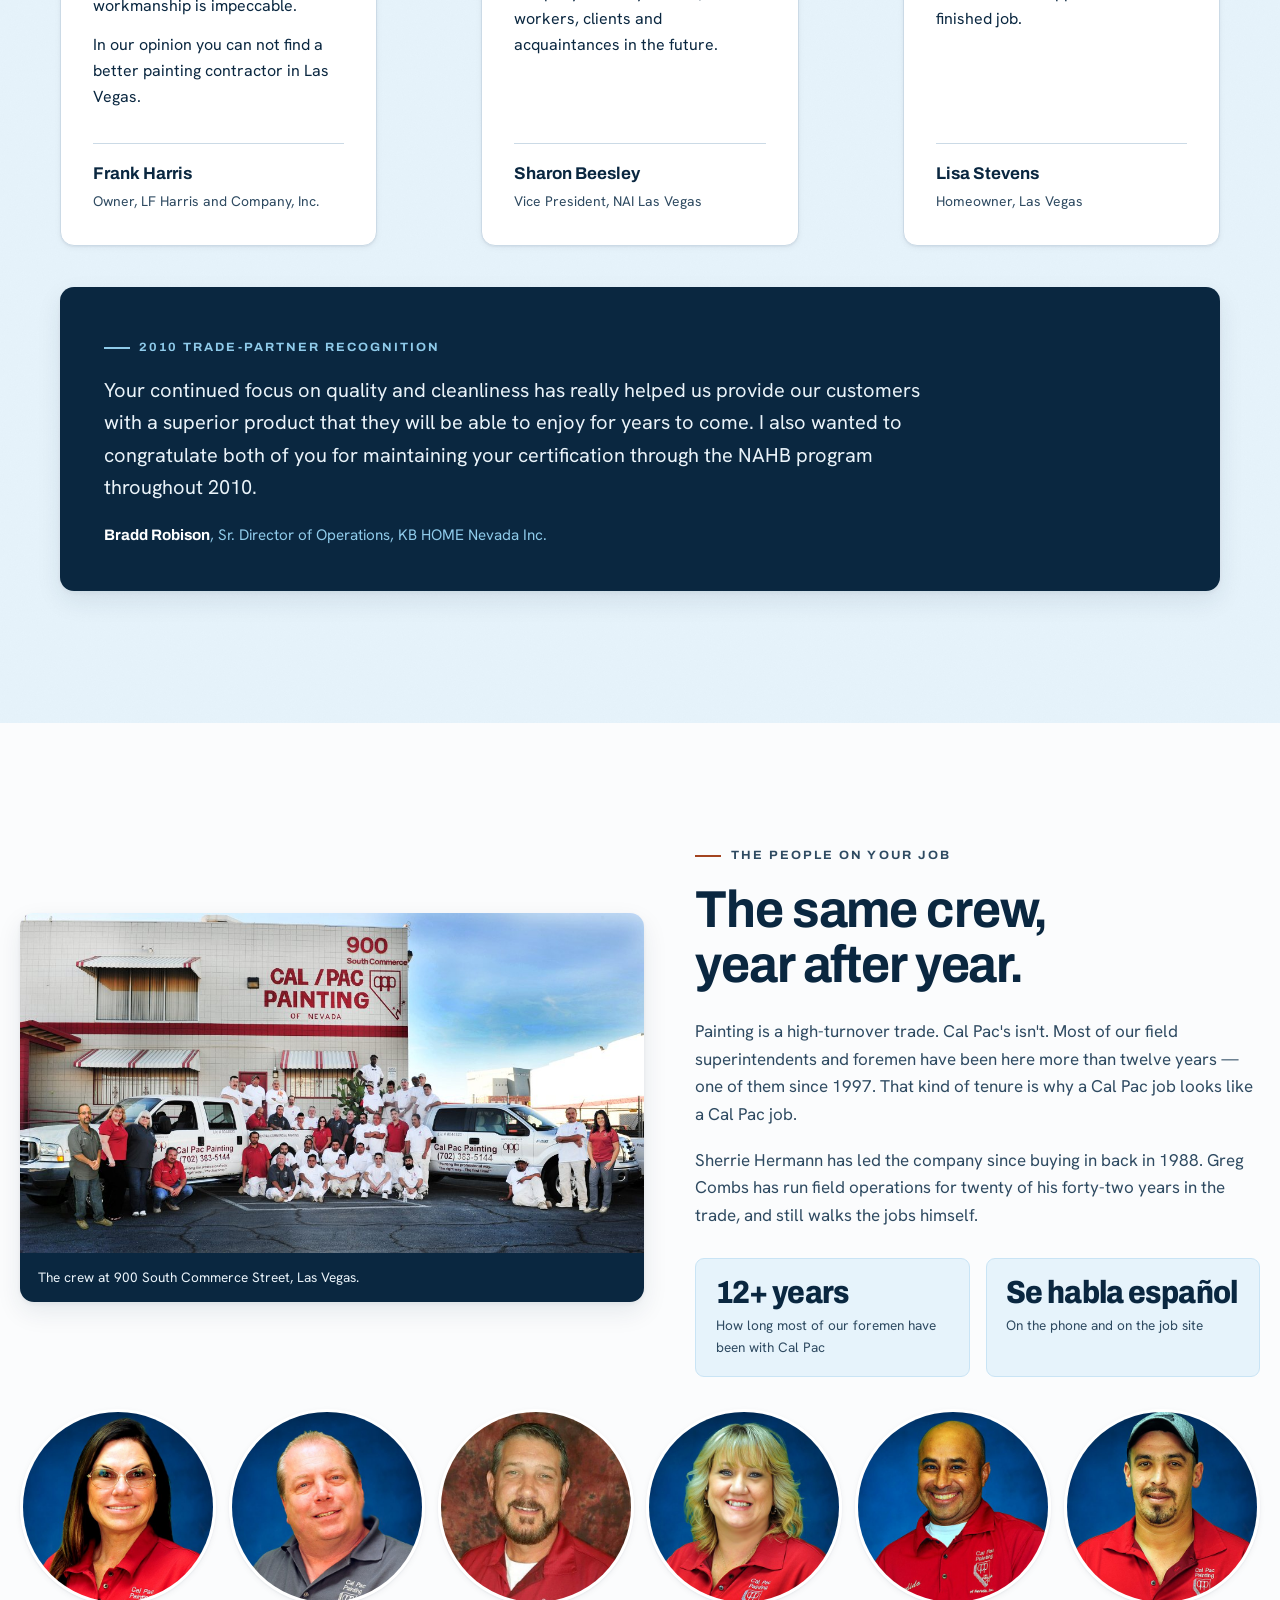
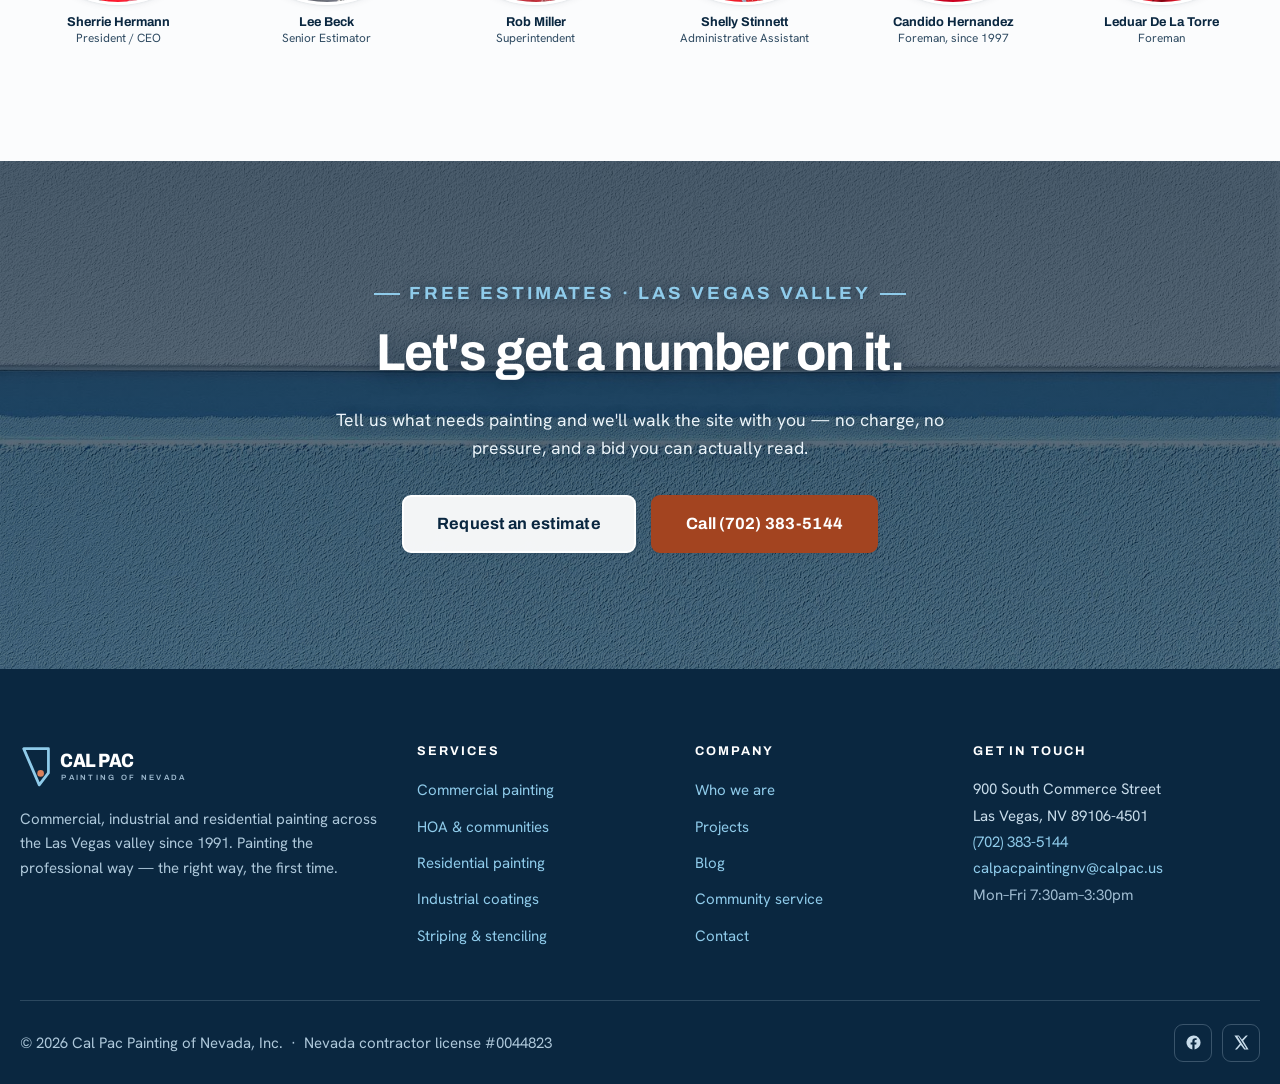
==== commit 87963023: "Add blog + swap Home for Blog in the nav Blog (4 new pages under /blog/): - index: 3-card landing, C" ====
--- a/index.html
+++ b/index.html
@@ -136,11 +136,11 @@
     </a>
 
     <nav class="nav" id="nav" aria-label="Primary">
-      <a href="index.html" aria-current="page">Home</a>
       <a href="commercial.html">Commercial</a>
       <a href="hoa-painting.html">HOA</a>
       <a href="residential.html">Residential</a>
       <a href="projects.html">Projects</a>
+      <a href="blog/index.html">Blog</a>
       <a href="about.html">Who We Are</a>
       <a href="contact.html">Contact</a>
       <span class="nav__cta"><a class="btn btn--clay" href="contact.html">Request an estimate</a></span>
@@ -530,6 +530,7 @@
         <ul>
           <li><a href="about.html">Who we are</a></li>
           <li><a href="projects.html">Projects</a></li>
+          <li><a href="blog/index.html">Blog</a></li>
           <li><a href="about.html#community">Community service</a></li>
           <li><a href="contact.html">Contact</a></li>
         </ul>
--- a/styles.css
+++ b/styles.css
@@ -671,6 +671,38 @@
 /* ============================================================
    FOOTER
    ============================================================ */
+
+/* ---- blog ------------------------------------------------------------ */
+.post-grid { display:grid; grid-template-columns:repeat(3,1fr); gap:1.6rem; }
+.post-card {
+  display:flex; flex-direction:column; background:var(--white);
+  border:1px solid var(--line); border-radius:var(--radius); overflow:hidden;
+  box-shadow:var(--shadow-sm); text-decoration:none; color:inherit;
+  transition: transform .18s ease, box-shadow .18s ease;
+}
+.post-card:hover { transform:translateY(-4px); box-shadow:var(--shadow-md); color:inherit; }
+.post-card img { aspect-ratio:16/10; object-fit:cover; width:100%; }
+.post-card__body { padding:1.5rem 1.6rem 1.7rem; display:flex; flex-direction:column; gap:.55rem; flex:1; }
+.post-card__meta { font-family:var(--display); font-size:.74rem; font-weight:700; letter-spacing:.14em; text-transform:uppercase; color:var(--clay); }
+.post-card h3 { margin:0; }
+.post-card p { color:var(--muted); font-size:.98rem; margin:0; }
+.post-card__more { margin-top:auto; padding-top:.7rem; font-family:var(--display); font-weight:700; font-size:.92rem; color:var(--blue); display:inline-flex; align-items:center; gap:.45rem; }
+.post-card:hover .post-card__more { color:var(--blue-hover); }
+
+.article { max-width: 46rem; margin-inline:auto; }
+.article__meta { display:flex; gap:1rem; align-items:center; color:var(--muted); font-size:.95rem; margin-bottom:2.2rem; padding-bottom:1.4rem; border-bottom:1px solid var(--line); flex-wrap:wrap; }
+.article h2 { font-size: clamp(1.5rem, 1.2rem + 1.2vw, 2rem); margin-top:2.2em; }
+.article h2:first-child { margin-top:0; }
+.article figure { margin:2.4rem 0; border-radius:var(--radius); overflow:hidden; box-shadow:var(--shadow-md); }
+.article figure img { width:100%; }
+.article figcaption { font-size:.88rem; color:var(--muted); padding:.7rem 1rem; background:var(--sky-tint); }
+.article ul { margin:0 0 1.2em; padding-left:1.3rem; }
+.article li { margin-bottom:.5em; }
+.article .callout { background:var(--sky-tint); border-left:4px solid var(--blue); border-radius:0 var(--radius-sm) var(--radius-sm) 0; padding:1.2rem 1.4rem; margin:2rem 0; }
+.article .callout p { margin:0; color:var(--ink); }
+
+@media (max-width: 960px) { .post-grid { grid-template-columns:1fr; max-width:560px; margin-inline:auto; } }
+
 .foot { background: var(--ink); color:#C8DCEA; padding: clamp(3.5rem,6vw,5rem) 0 0; }
 .foot__grid {
   display:grid; grid-template-columns: 1.5fr 1fr 1fr 1.2fr; gap: clamp(1.5rem,3vw,3rem);
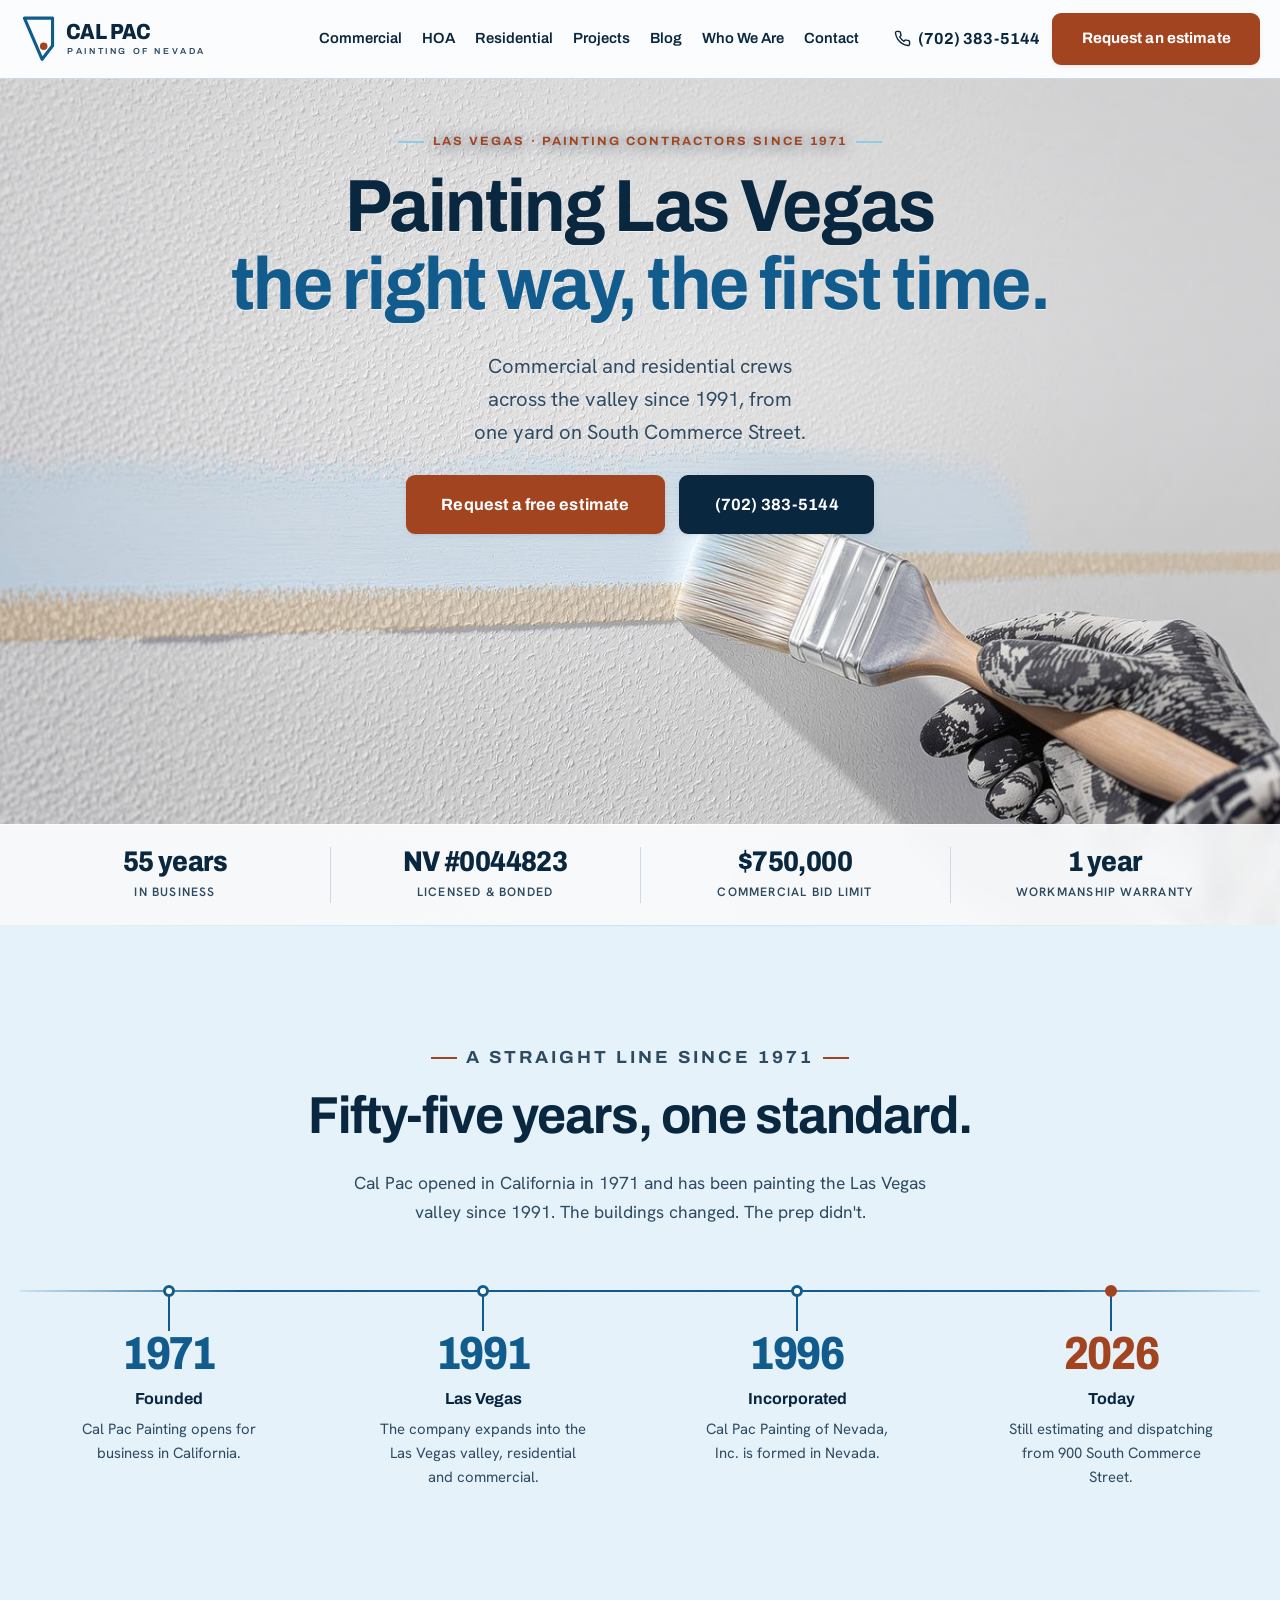
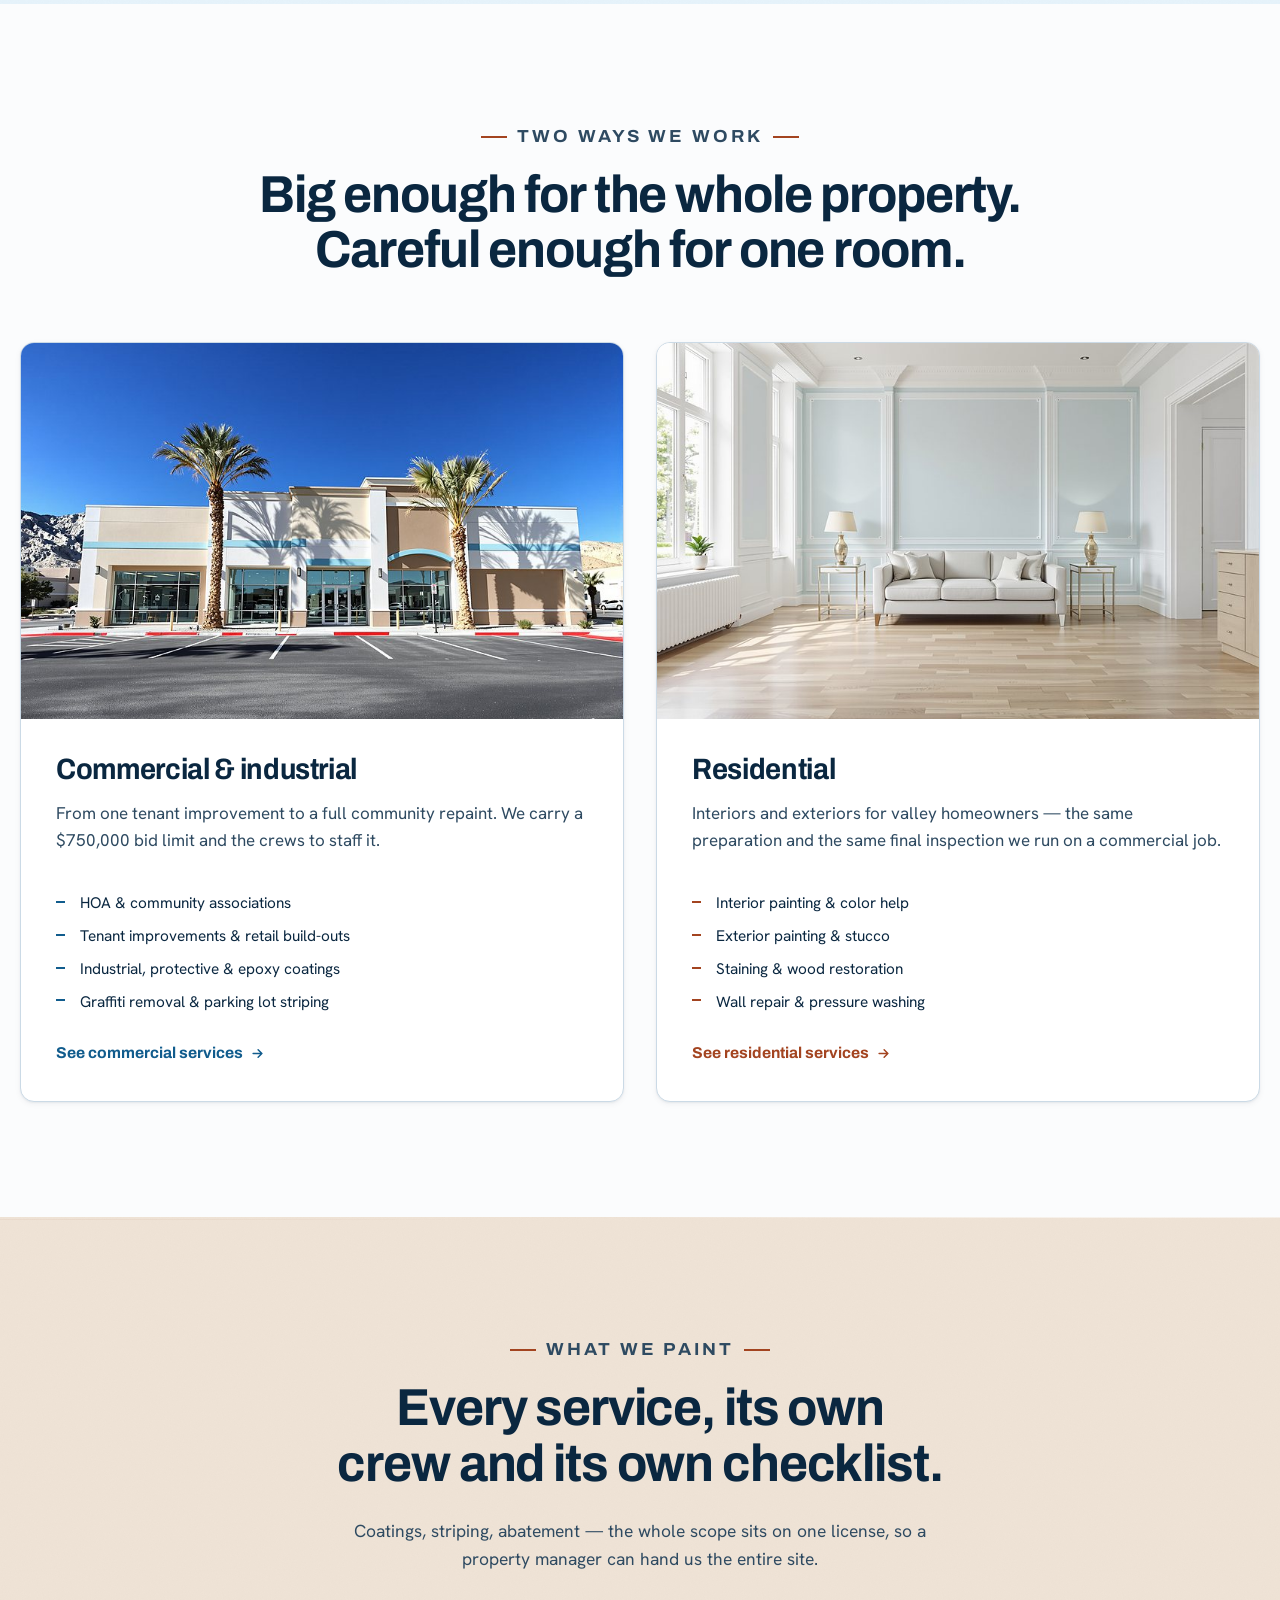
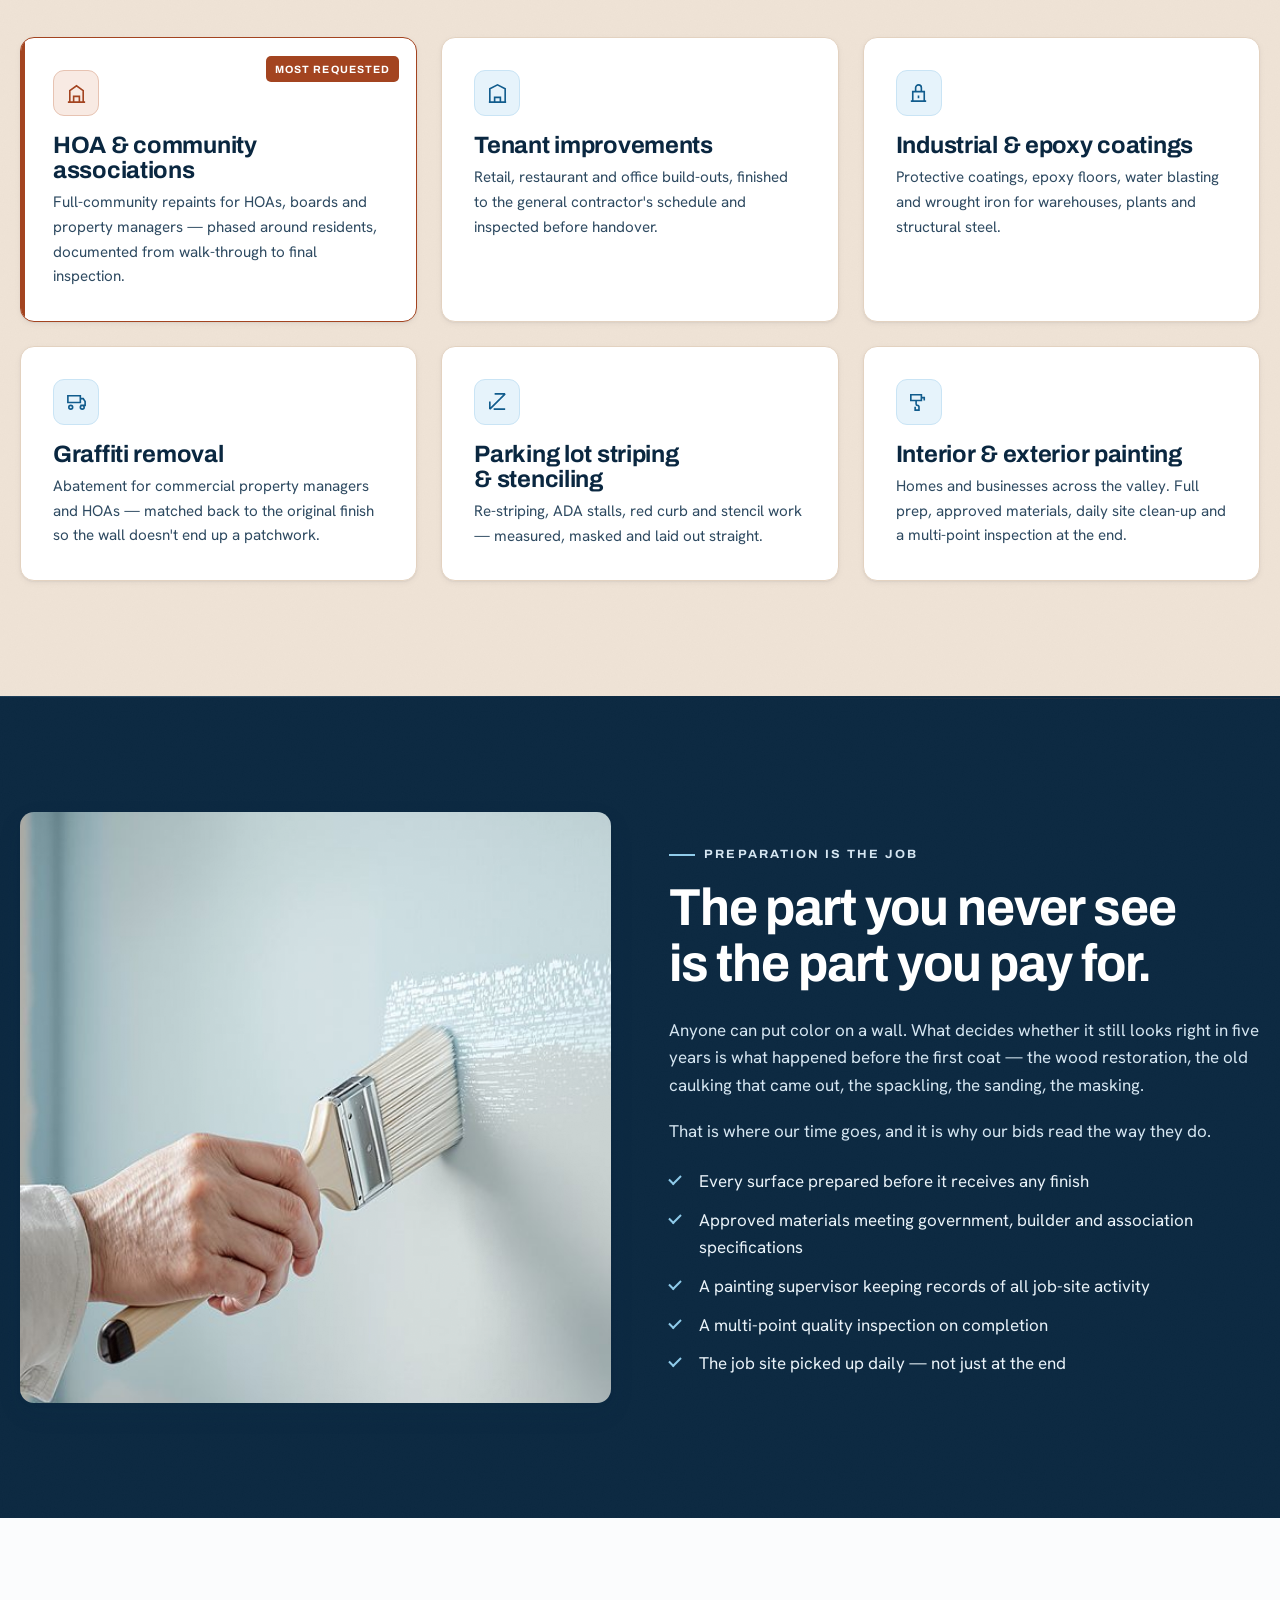
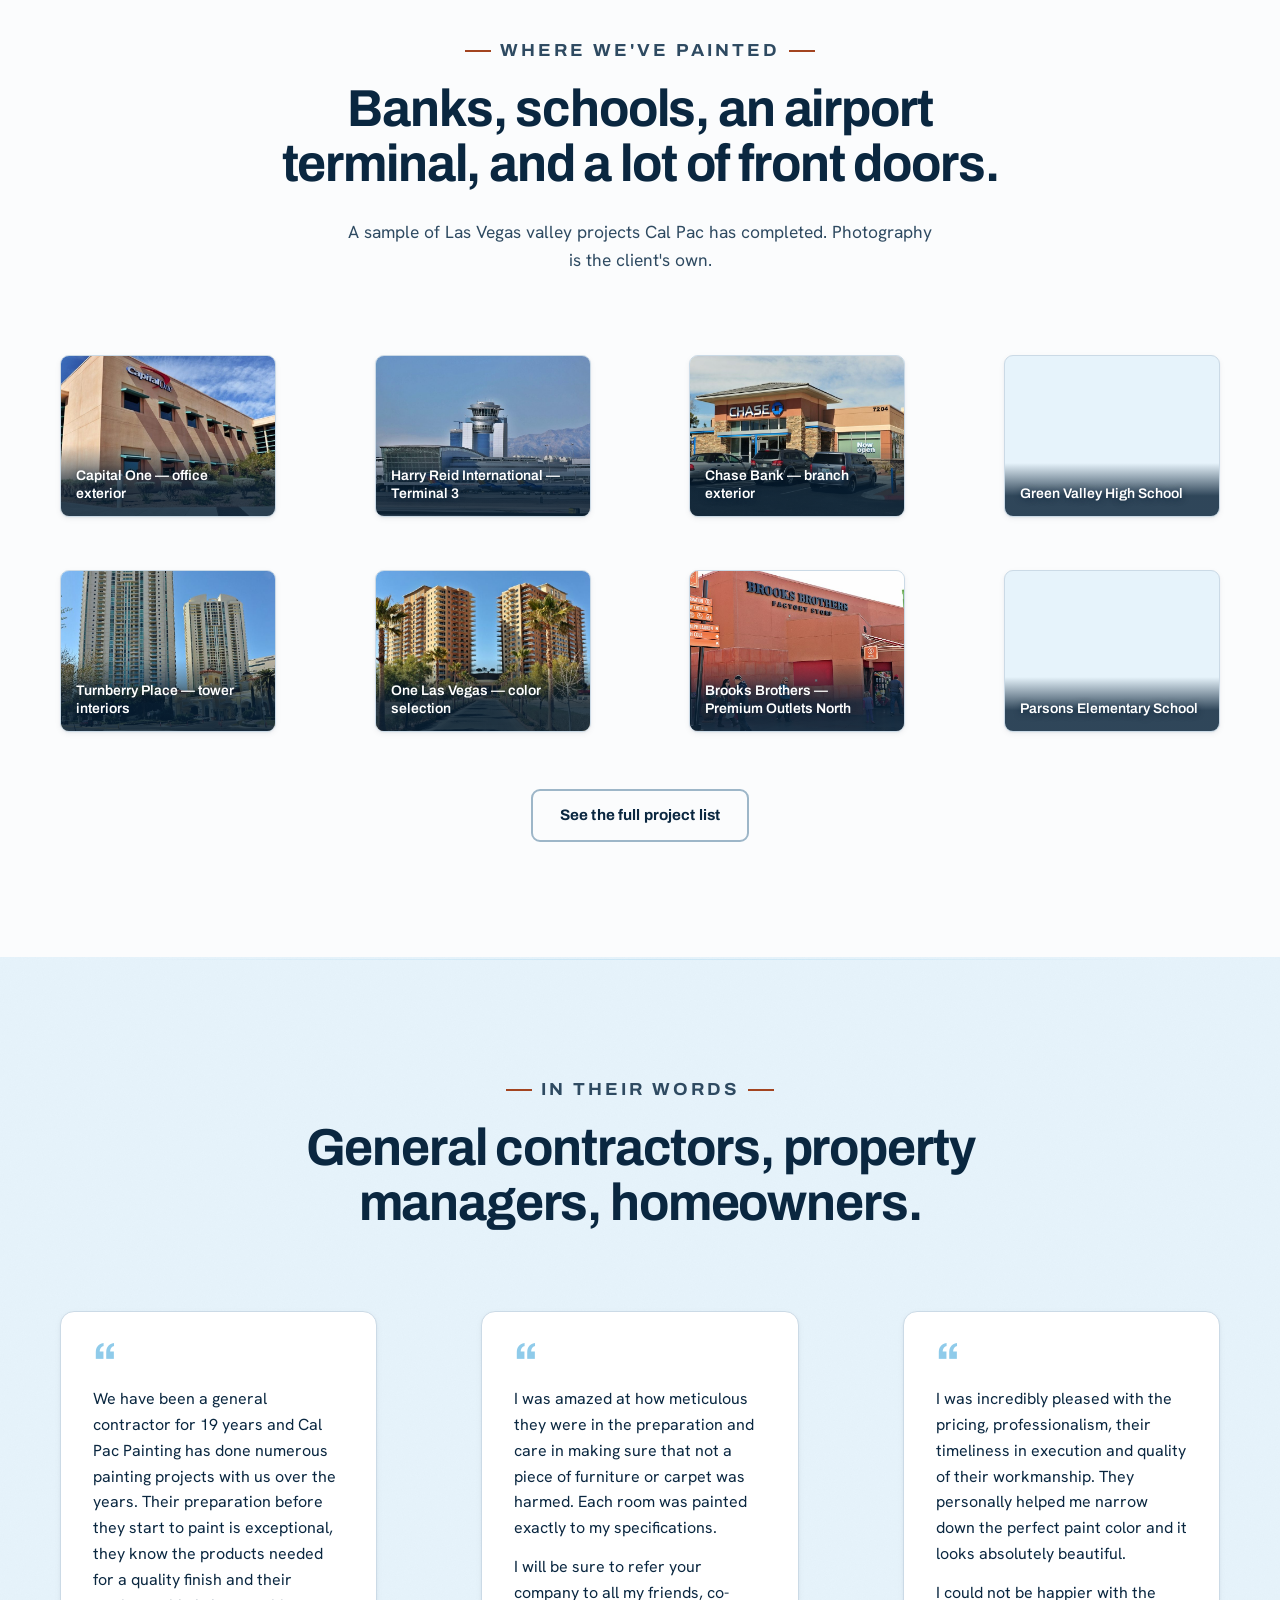
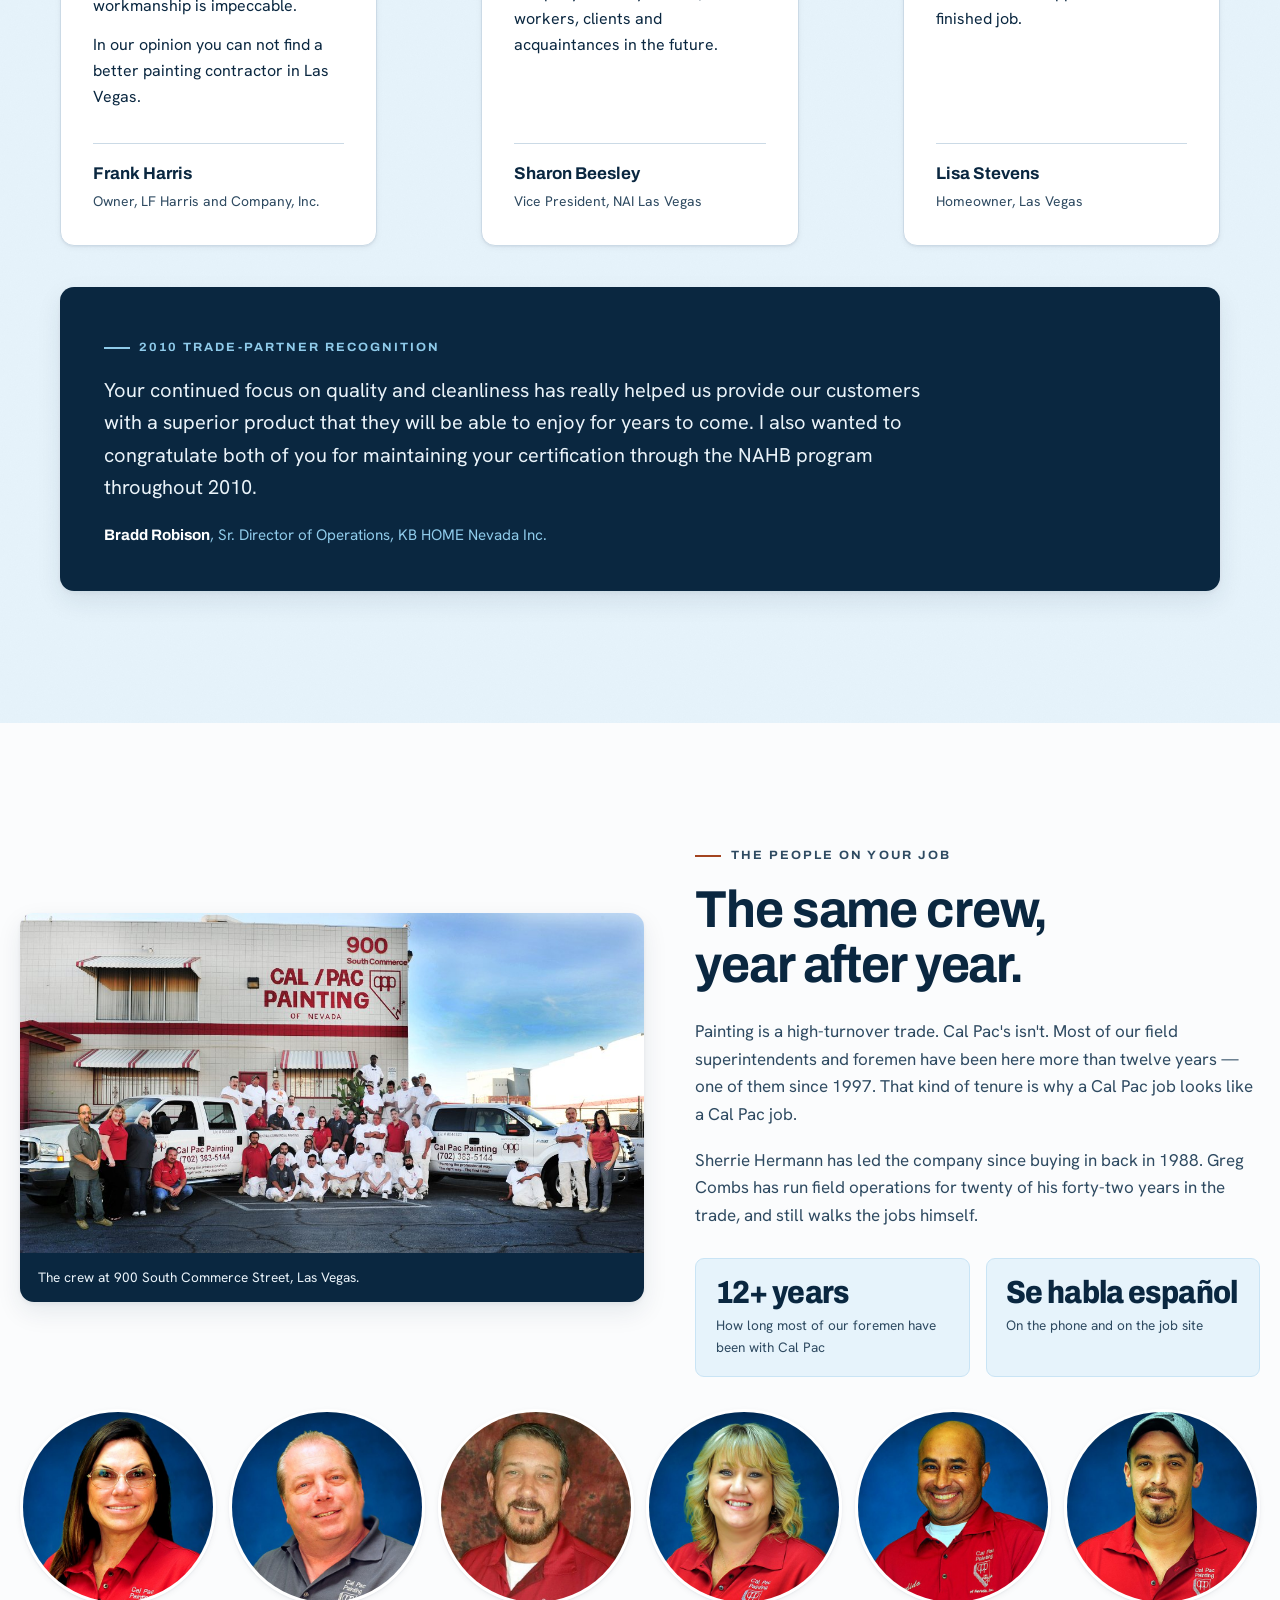
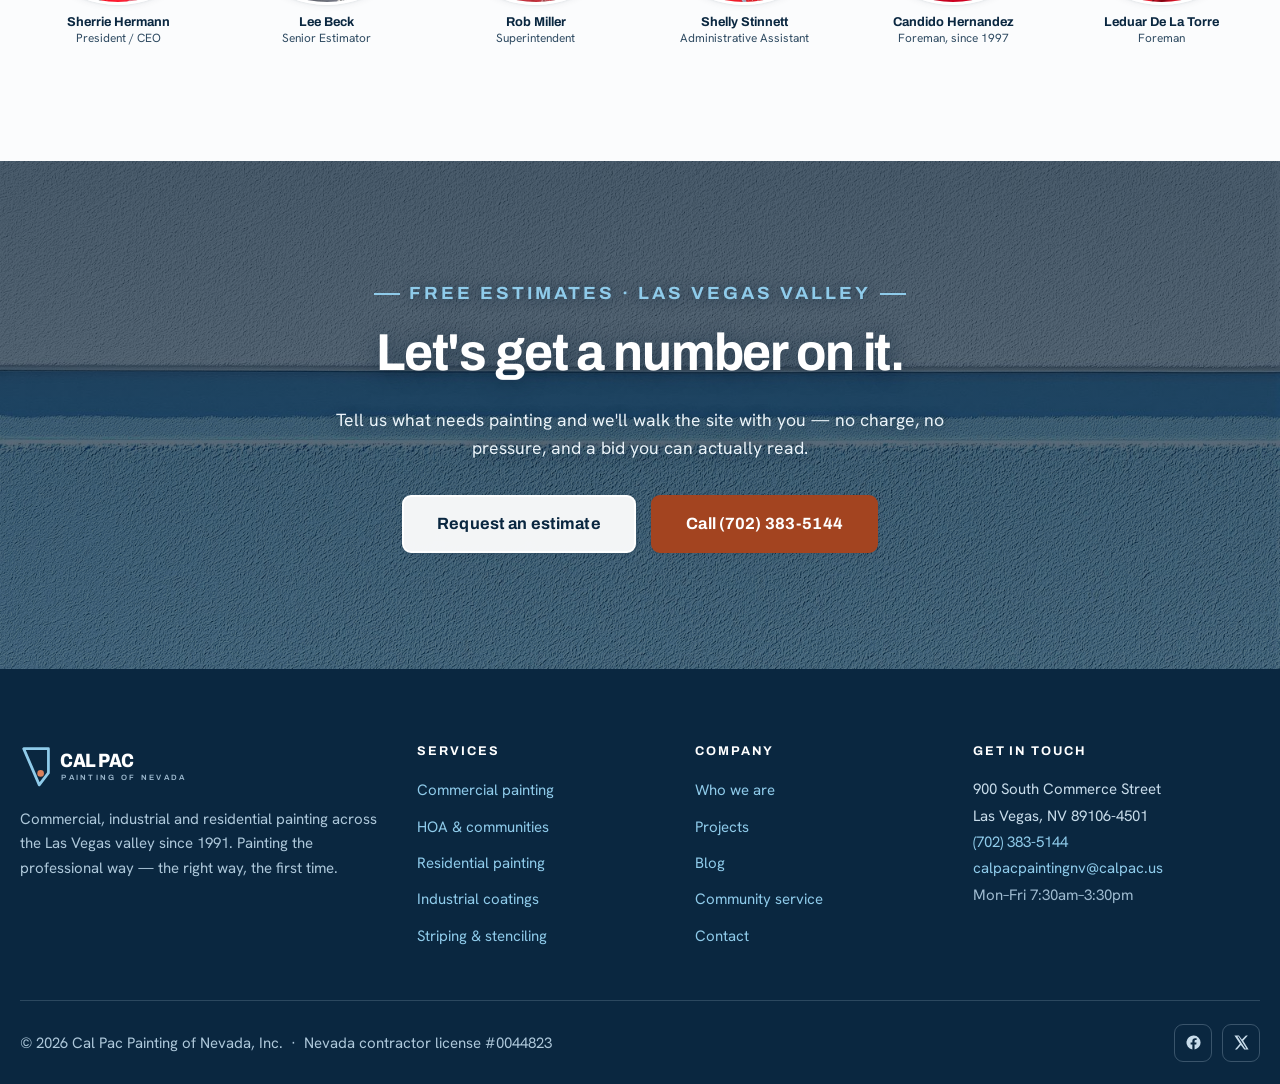
==== commit d0878709: "Hero option A — "The cut line" Replaces the scissor-lift hero with an ultra-close macro of a sash br" ====
--- a/index.html
+++ b/index.html
@@ -14,22 +14,22 @@
 <meta property="og:title" content="Las Vegas Painting Contractors | Cal Pac Painting">
 <meta property="og:description" content="Painting the Las Vegas valley since 1991. Commercial, HOA, industrial and residential. Licensed NV #0044823. Free estimates.">
 <meta property="og:url" content="https://calpac.us/">
-<meta property="og:image" content="https://calpac.us/assets/img/hero-1600.jpg">
+<meta property="og:image" content="https://calpac.us/assets/img/hero-a-1600.jpg">
 <meta property="og:image:width" content="1600">
 <meta property="og:image:height" content="893">
 <meta property="og:image:alt" content="Painters working from a lift against a clear Las Vegas sky">
 <meta name="twitter:card" content="summary_large_image">
 <meta name="twitter:title" content="Las Vegas Painting Contractors | Cal Pac Painting">
 <meta name="twitter:description" content="Painting the Las Vegas valley since 1991. Licensed NV #0044823. Free estimates.">
-<meta name="twitter:image" content="https://calpac.us/assets/img/hero-1600.jpg">
+<meta name="twitter:image" content="https://calpac.us/assets/img/hero-a-1600.jpg">
 
 <link rel="icon" href="assets/favicon.svg" type="image/svg+xml">
 <link rel="apple-touch-icon" href="assets/apple-touch-icon.png">
 <link rel="preload" href="assets/fonts/b920293217.woff2" as="font" type="font/woff2" crossorigin>
 <link rel="preload" href="assets/fonts/60503460da.woff2" as="font" type="font/woff2" crossorigin>
 <link rel="stylesheet" href="fonts.css">
-<link rel="preload" as="image" href="assets/img/hero-1600.jpg"
-      imagesrcset="assets/img/hero-960.jpg 960w, assets/img/hero-1600.jpg 1600w, assets/img/hero-2560.jpg 2560w, assets/img/hero-3840.jpg 3840w"
+<link rel="preload" as="image" href="assets/img/hero-a-1600.jpg"
+      imagesrcset="assets/img/hero-a-960.jpg 960w, assets/img/hero-a-1600.jpg 1600w, assets/img/hero-a-2560.jpg 2560w, assets/img/hero-a-3840.jpg 3840w"
       imagesizes="100vw" fetchpriority="high">
 <link rel="stylesheet" href="styles.css">
 
@@ -58,7 +58,7 @@
         "addressCountry": "US"
       },
       "geo": { "@type": "GeoCoordinates", "latitude": 36.16137, "longitude": -115.15344 },
-      "image": "https://calpac.us/assets/img/hero-1600.jpg",
+      "image": "https://calpac.us/assets/img/hero-a-1600.jpg",
       "logo": "https://calpac.us/assets/logo.svg",
       "priceRange": "$$",
       "currenciesAccepted": "USD",
@@ -163,12 +163,12 @@
 <main id="main">
 
   <!-- ═══════════ HERO ═══════════ -->
-  <section class="hero" aria-labelledby="hero-h">
+  <section class="hero hero--light" aria-labelledby="hero-h">
     <div class="hero__media">
-      <img src="assets/img/hero-1600.jpg"
-           srcset="assets/img/hero-640.jpg 640w, assets/img/hero-960.jpg 960w, assets/img/hero-1600.jpg 1600w, assets/img/hero-2560.jpg 2560w, assets/img/hero-3840.jpg 3840w"
+      <img src="assets/img/hero-a-1600.jpg"
+           srcset="assets/img/hero-a-640.jpg 640w, assets/img/hero-a-960.jpg 960w, assets/img/hero-a-1600.jpg 1600w, assets/img/hero-a-2560.jpg 2560w, assets/img/hero-a-3840.jpg 3840w"
            sizes="100vw" width="3840" height="2143" fetchpriority="high" decoding="async"
-           alt="Two painters in white uniforms working from a lift at the top of a commercial building against a clear blue Las Vegas sky">
+           alt="A sash brush pulling one straight edge of pale blue paint across a white stucco wall">
     </div>
     <div class="hero__scrim" aria-hidden="true"></div>
 
--- a/styles.css
+++ b/styles.css
@@ -848,3 +848,16 @@
   .masthead, .nav, .cta, .foot__social, .coat-sweep, .coat-toast { display:none !important; }
   body { background:#fff; }
 }
+
+/* ---- hero option A: pale-wall image needs dark text, light scrim ------ */
+.hero--light .hero__scrim {
+  background:
+    radial-gradient(90% 62% at 50% 36%, rgba(255,255,255,.42) 0%, rgba(255,255,255,0) 72%),
+    linear-gradient(180deg, rgba(255,255,255,.30) 0%, rgba(255,255,255,0) 55%);
+}
+.hero--light h1 { color: var(--ink); text-shadow: 0 1px 0 rgba(255,255,255,.6); }
+.hero--light h1 em { color: var(--blue); }
+.hero--light .hero__sub { color: var(--muted); text-shadow: 0 1px 0 rgba(255,255,255,.5); }
+.hero--light .eyebrow { color: var(--clay); }
+.hero--light .btn--onphoto { background: var(--ink); color:#fff; border-color: var(--ink); }
+.hero--light .btn--onphoto:hover { background:#123B5C; border-color:#123B5C; color:#fff; }
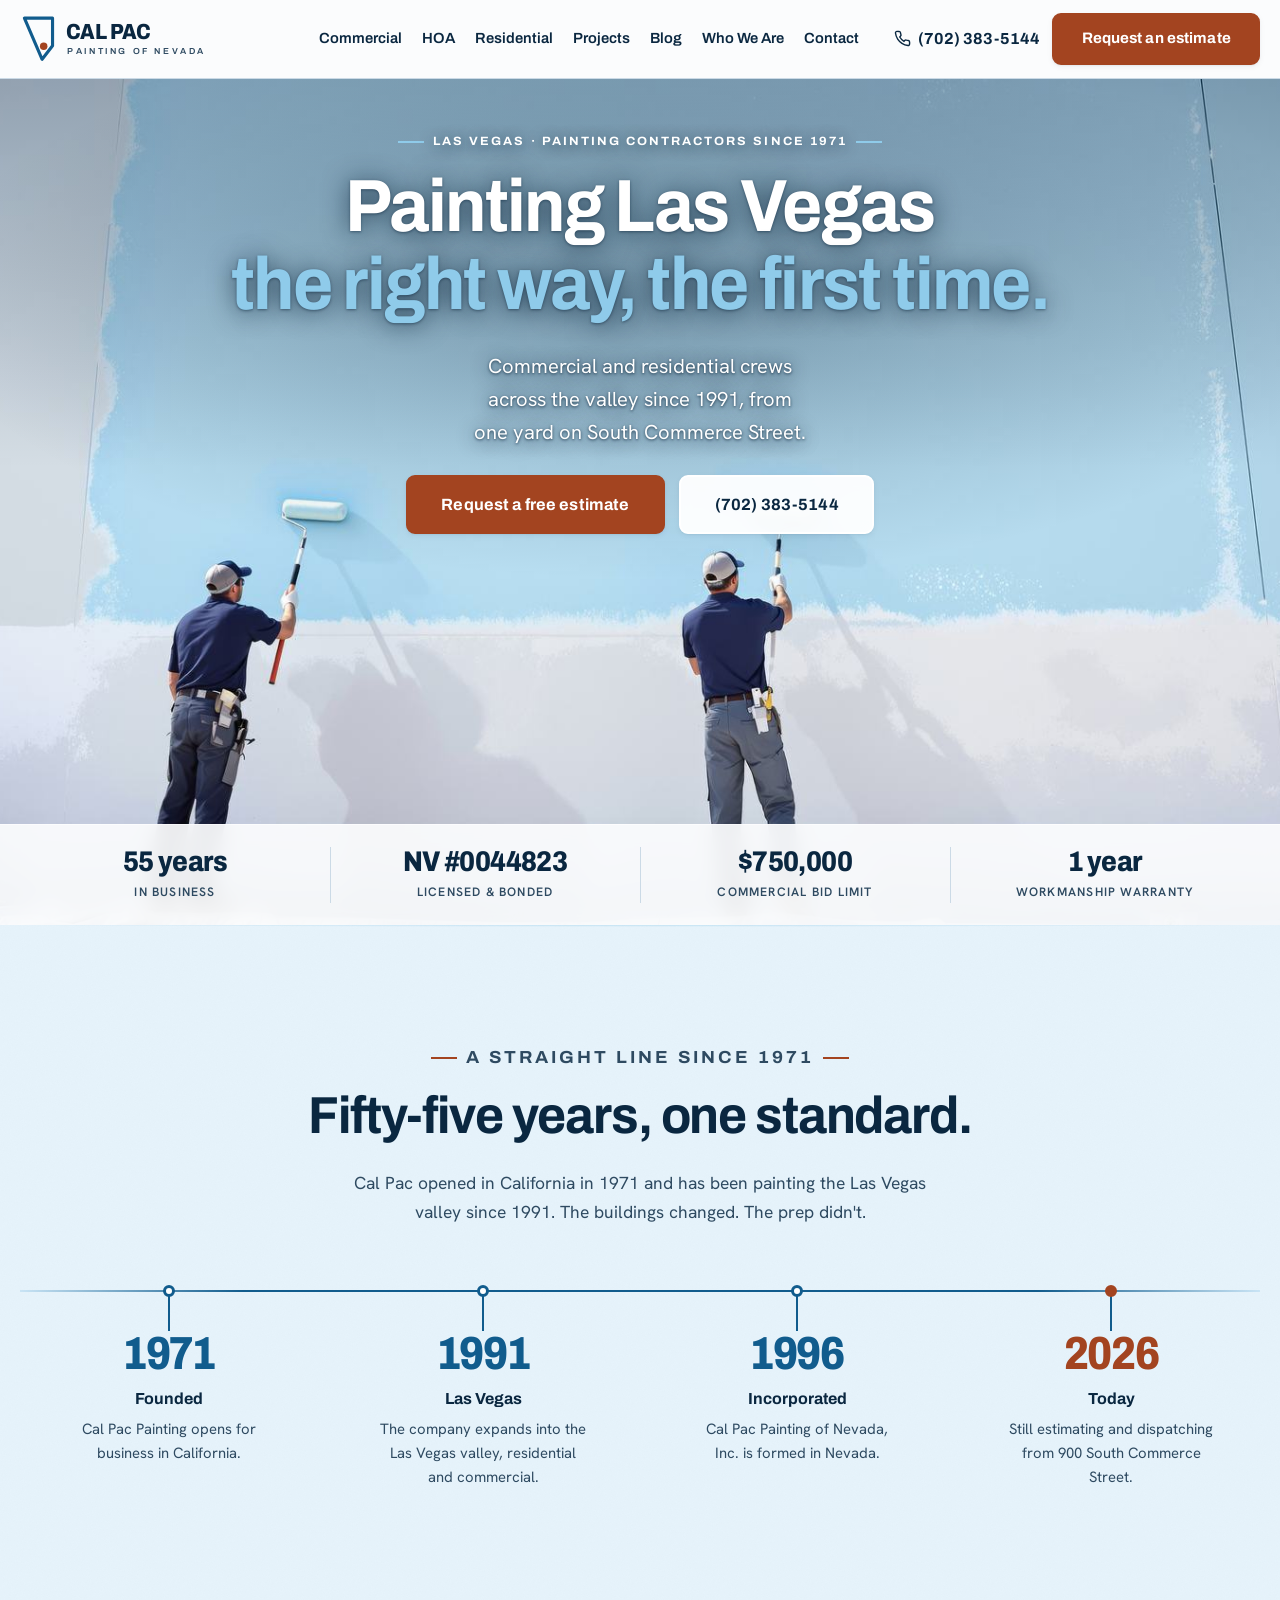
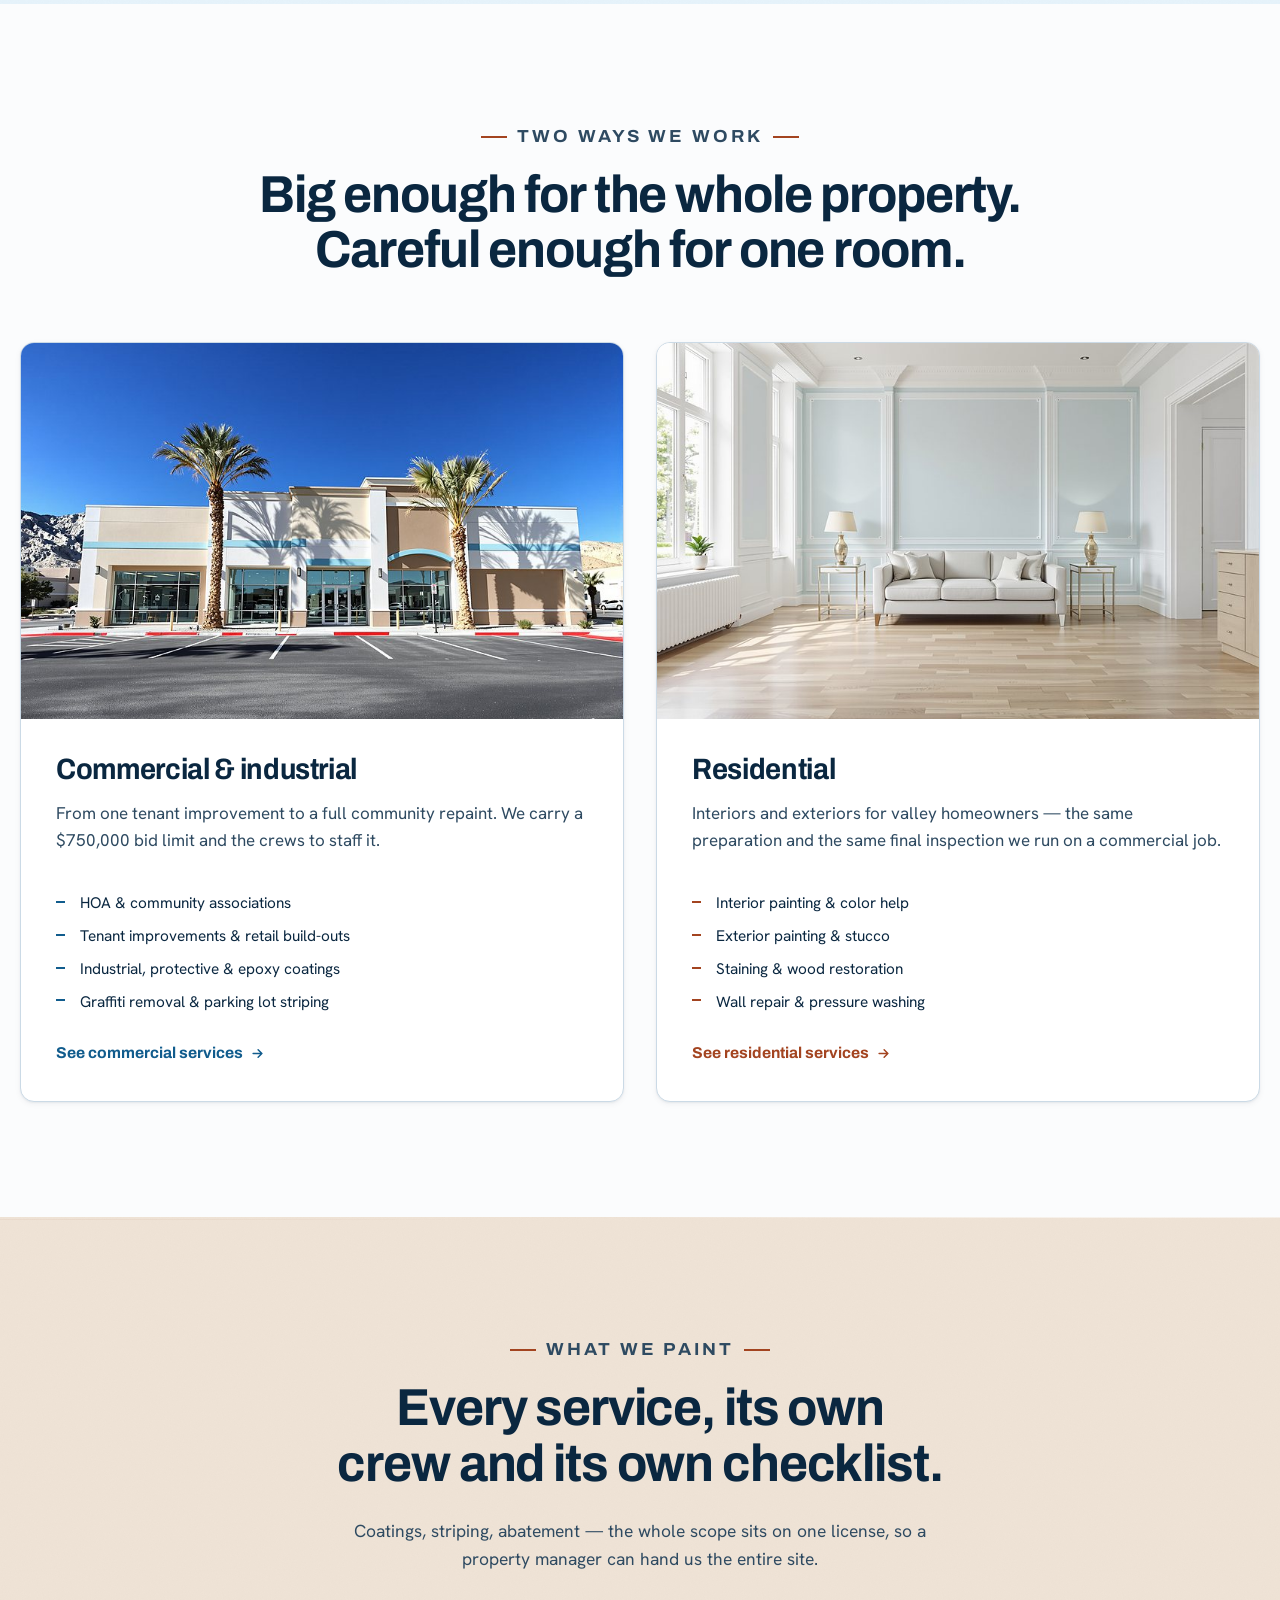
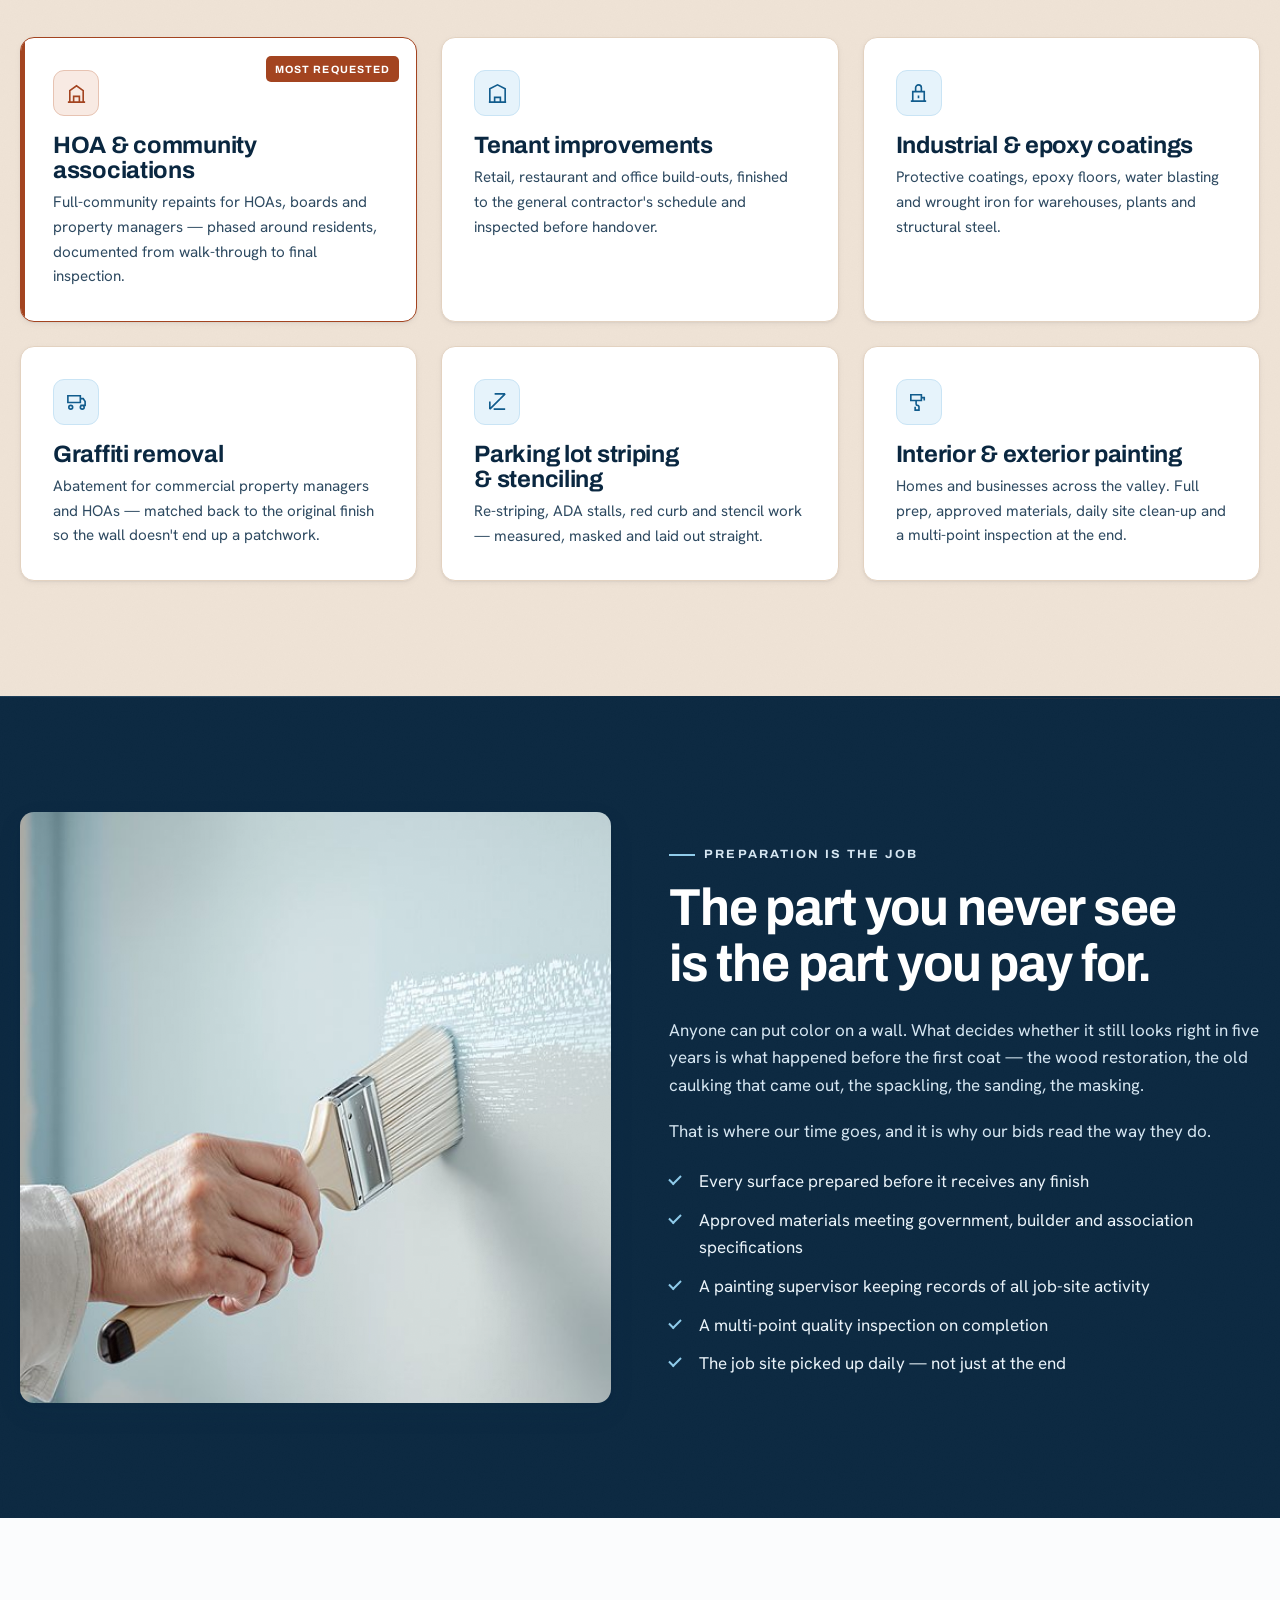
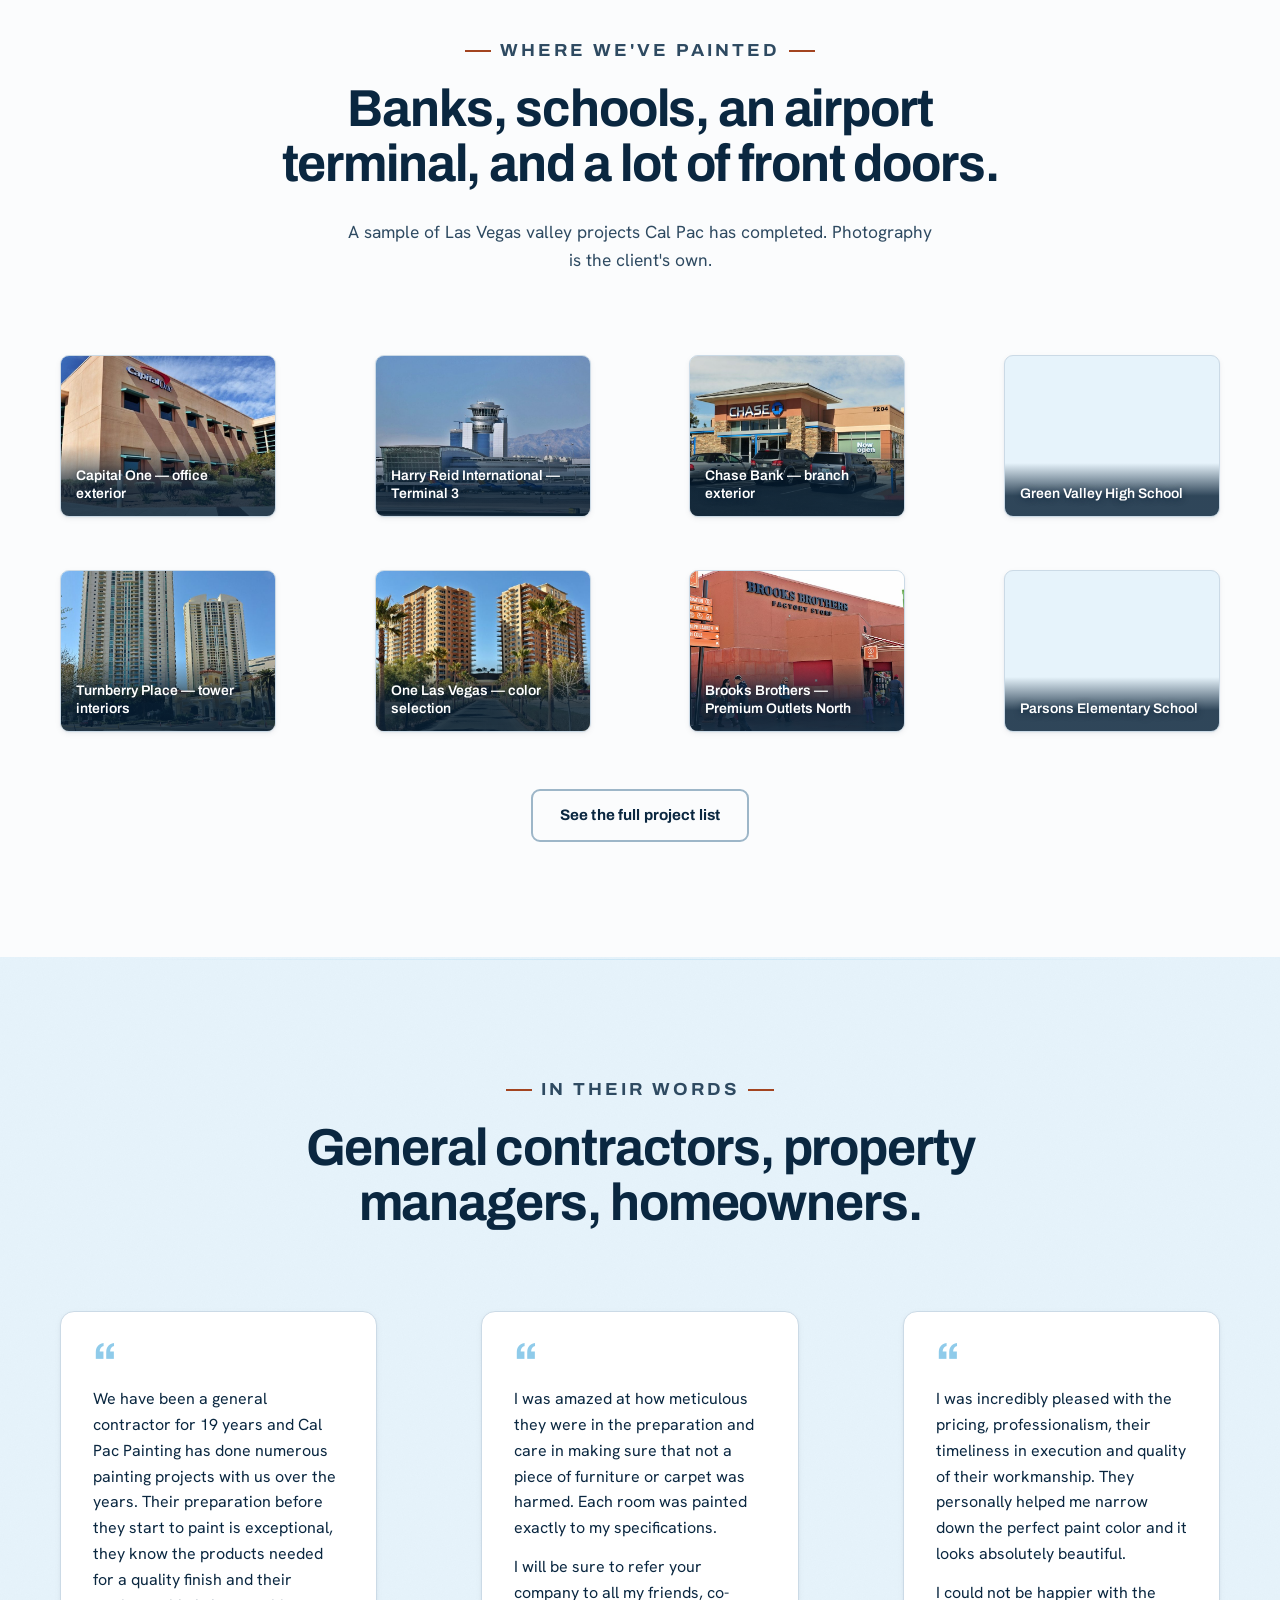
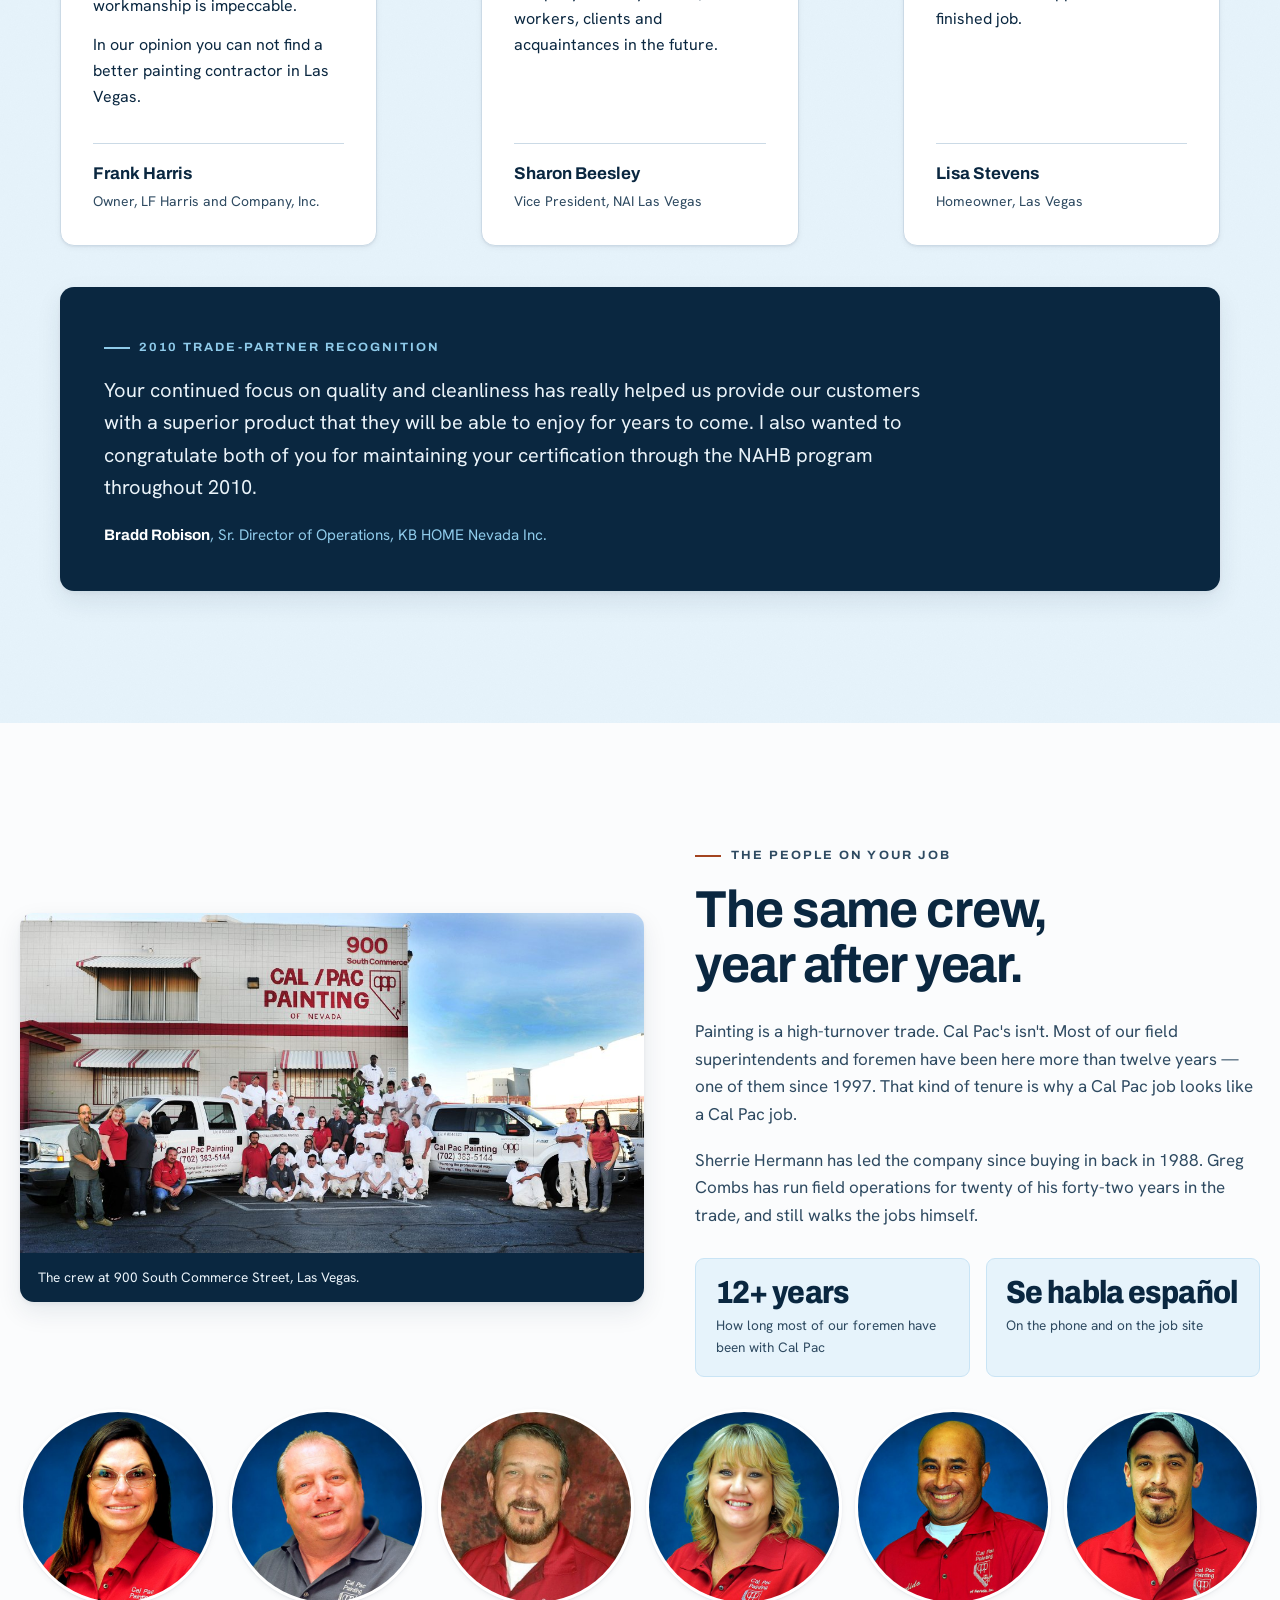
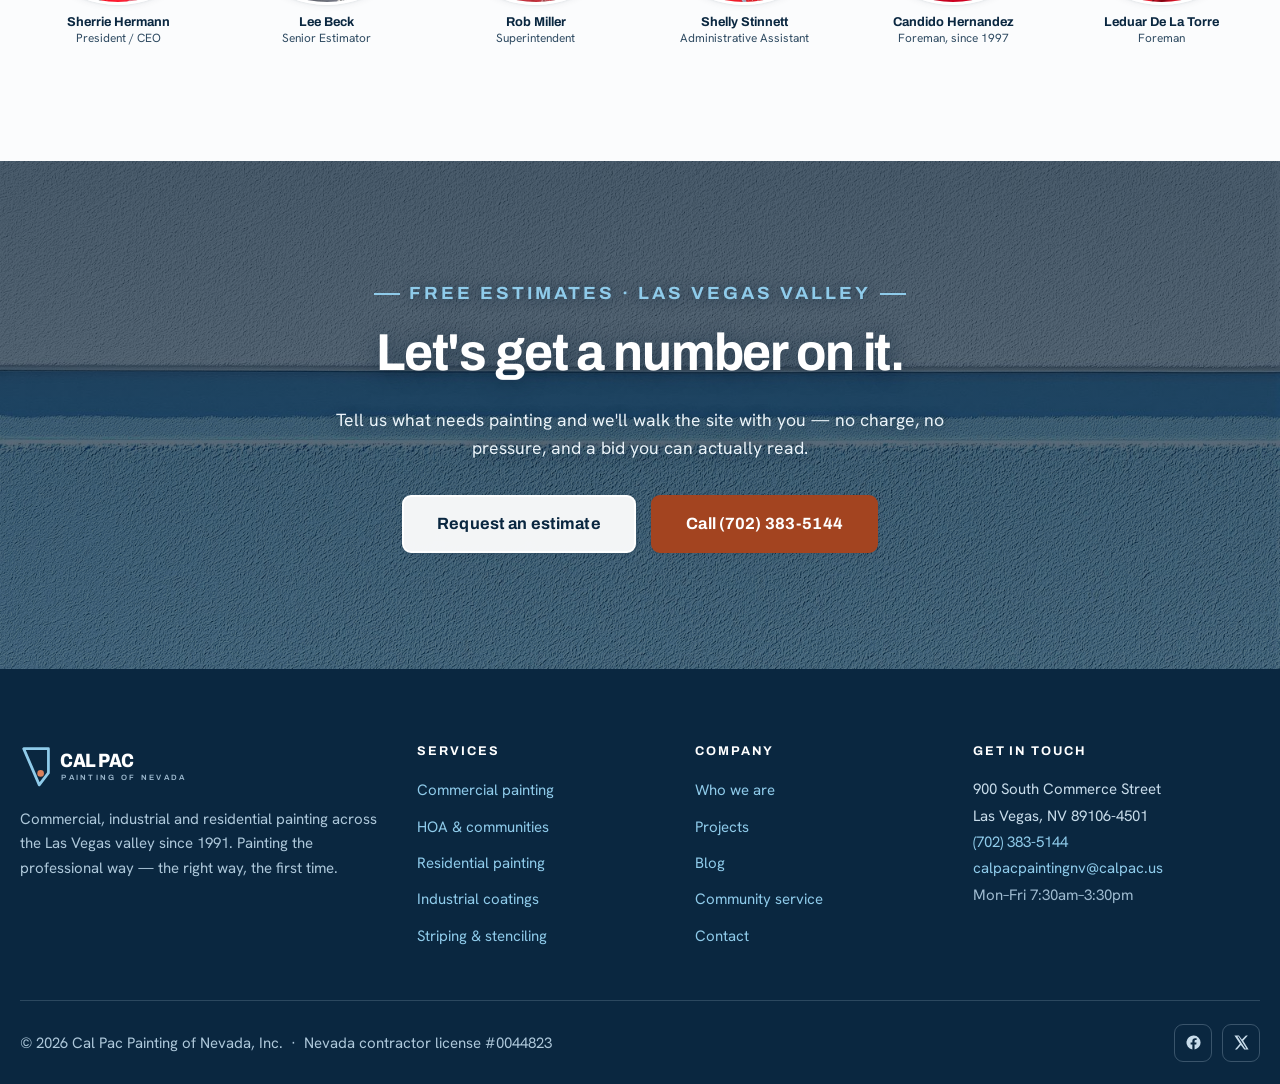
==== commit a76886c3: "Hero option B — "The fresh coat" Two painters in navy workwear rolling fresh pale-blue paint onto a " ====
--- a/index.html
+++ b/index.html
@@ -14,22 +14,22 @@
 <meta property="og:title" content="Las Vegas Painting Contractors | Cal Pac Painting">
 <meta property="og:description" content="Painting the Las Vegas valley since 1991. Commercial, HOA, industrial and residential. Licensed NV #0044823. Free estimates.">
 <meta property="og:url" content="https://calpac.us/">
-<meta property="og:image" content="https://calpac.us/assets/img/hero-a-1600.jpg">
+<meta property="og:image" content="https://calpac.us/assets/img/hero-b-1600.jpg">
 <meta property="og:image:width" content="1600">
 <meta property="og:image:height" content="893">
 <meta property="og:image:alt" content="Painters working from a lift against a clear Las Vegas sky">
 <meta name="twitter:card" content="summary_large_image">
 <meta name="twitter:title" content="Las Vegas Painting Contractors | Cal Pac Painting">
 <meta name="twitter:description" content="Painting the Las Vegas valley since 1991. Licensed NV #0044823. Free estimates.">
-<meta name="twitter:image" content="https://calpac.us/assets/img/hero-a-1600.jpg">
+<meta name="twitter:image" content="https://calpac.us/assets/img/hero-b-1600.jpg">
 
 <link rel="icon" href="assets/favicon.svg" type="image/svg+xml">
 <link rel="apple-touch-icon" href="assets/apple-touch-icon.png">
 <link rel="preload" href="assets/fonts/b920293217.woff2" as="font" type="font/woff2" crossorigin>
 <link rel="preload" href="assets/fonts/60503460da.woff2" as="font" type="font/woff2" crossorigin>
 <link rel="stylesheet" href="fonts.css">
-<link rel="preload" as="image" href="assets/img/hero-a-1600.jpg"
-      imagesrcset="assets/img/hero-a-960.jpg 960w, assets/img/hero-a-1600.jpg 1600w, assets/img/hero-a-2560.jpg 2560w, assets/img/hero-a-3840.jpg 3840w"
+<link rel="preload" as="image" href="assets/img/hero-b-1600.jpg"
+      imagesrcset="assets/img/hero-b-960.jpg 960w, assets/img/hero-b-1600.jpg 1600w, assets/img/hero-b-2560.jpg 2560w, assets/img/hero-b-3840.jpg 3840w"
       imagesizes="100vw" fetchpriority="high">
 <link rel="stylesheet" href="styles.css">
 
@@ -58,7 +58,7 @@
         "addressCountry": "US"
       },
       "geo": { "@type": "GeoCoordinates", "latitude": 36.16137, "longitude": -115.15344 },
-      "image": "https://calpac.us/assets/img/hero-a-1600.jpg",
+      "image": "https://calpac.us/assets/img/hero-b-1600.jpg",
       "logo": "https://calpac.us/assets/logo.svg",
       "priceRange": "$$",
       "currenciesAccepted": "USD",
@@ -163,12 +163,12 @@
 <main id="main">
 
   <!-- ═══════════ HERO ═══════════ -->
-  <section class="hero hero--light" aria-labelledby="hero-h">
+  <section class="hero" aria-labelledby="hero-h">
     <div class="hero__media">
-      <img src="assets/img/hero-a-1600.jpg"
-           srcset="assets/img/hero-a-640.jpg 640w, assets/img/hero-a-960.jpg 960w, assets/img/hero-a-1600.jpg 1600w, assets/img/hero-a-2560.jpg 2560w, assets/img/hero-a-3840.jpg 3840w"
+      <img src="assets/img/hero-b-1600.jpg"
+           srcset="assets/img/hero-b-640.jpg 640w, assets/img/hero-b-960.jpg 960w, assets/img/hero-b-1600.jpg 1600w, assets/img/hero-b-2560.jpg 2560w, assets/img/hero-b-3840.jpg 3840w"
            sizes="100vw" width="3840" height="2143" fetchpriority="high" decoding="async"
-           alt="A sash brush pulling one straight edge of pale blue paint across a white stucco wall">
+           alt="Two painters rolling fresh pale blue paint onto a large exterior wall beneath a clear morning sky">
     </div>
     <div class="hero__scrim" aria-hidden="true"></div>
 
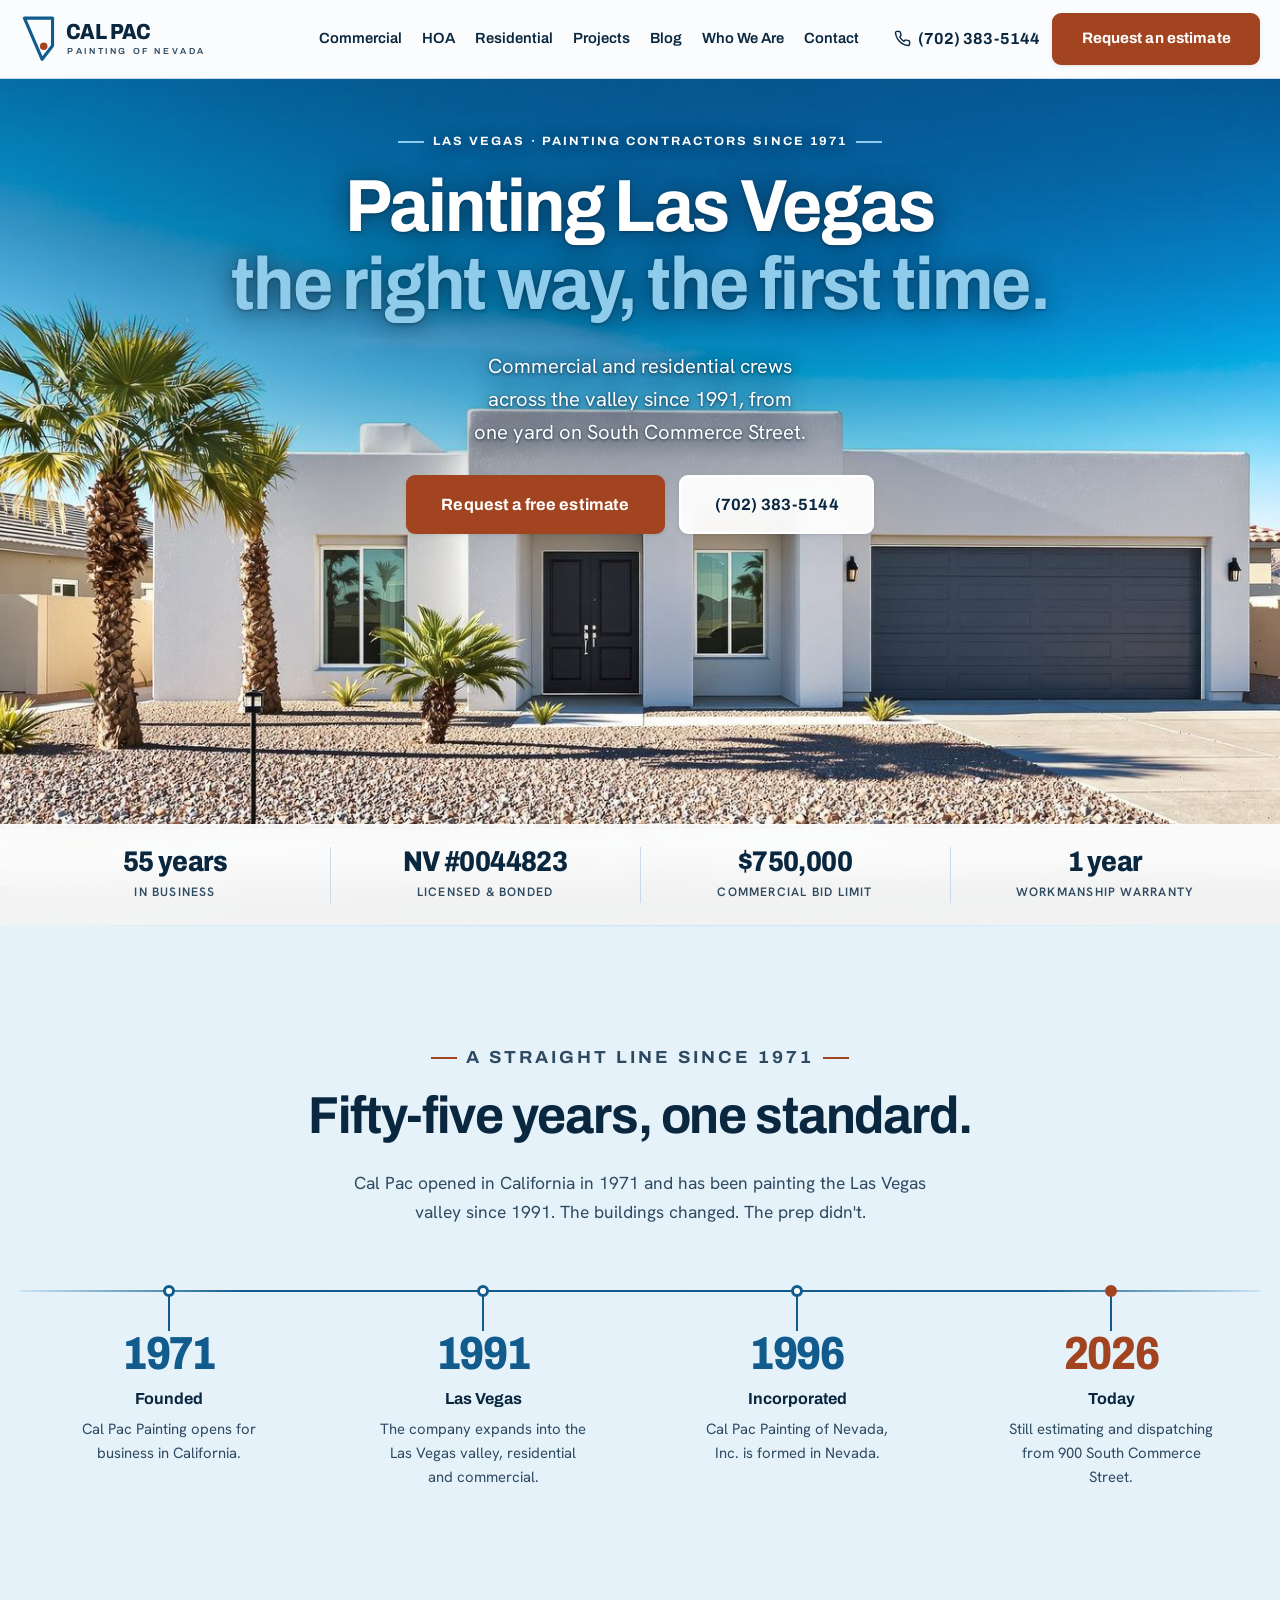
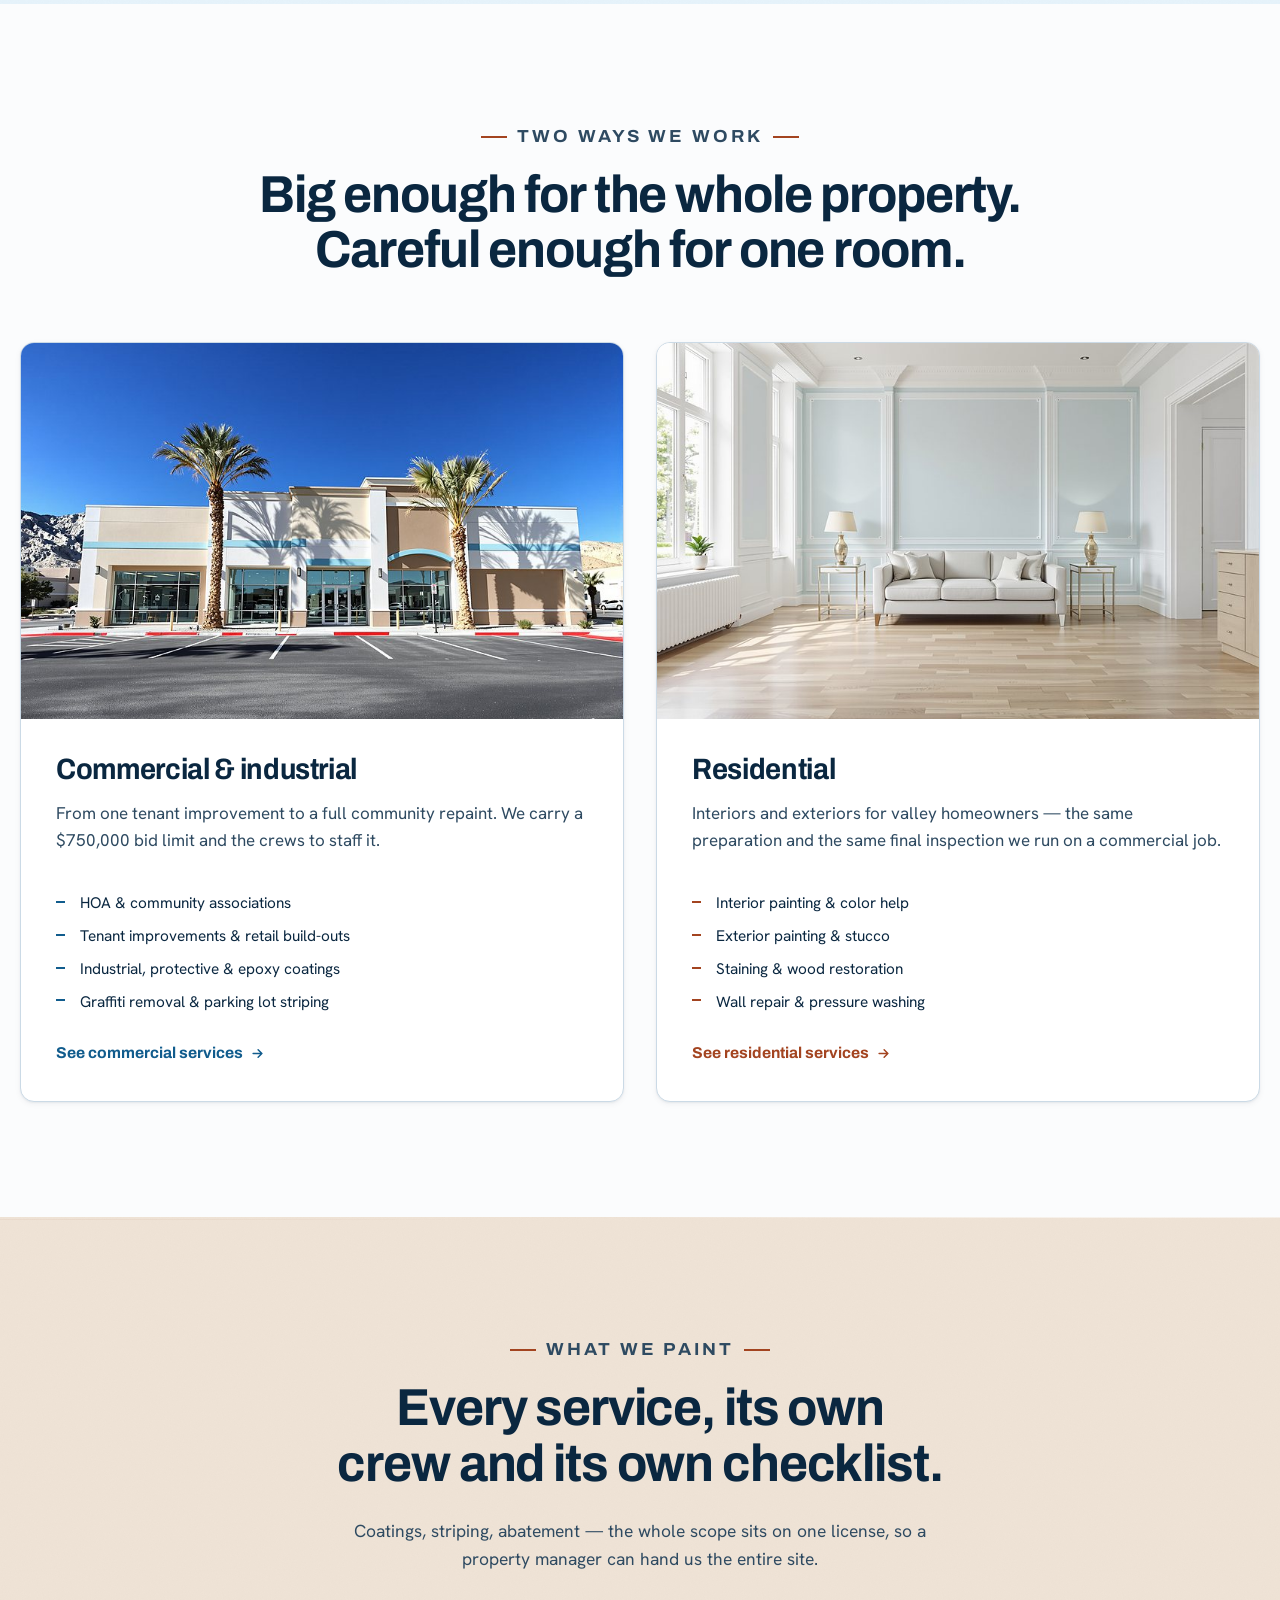
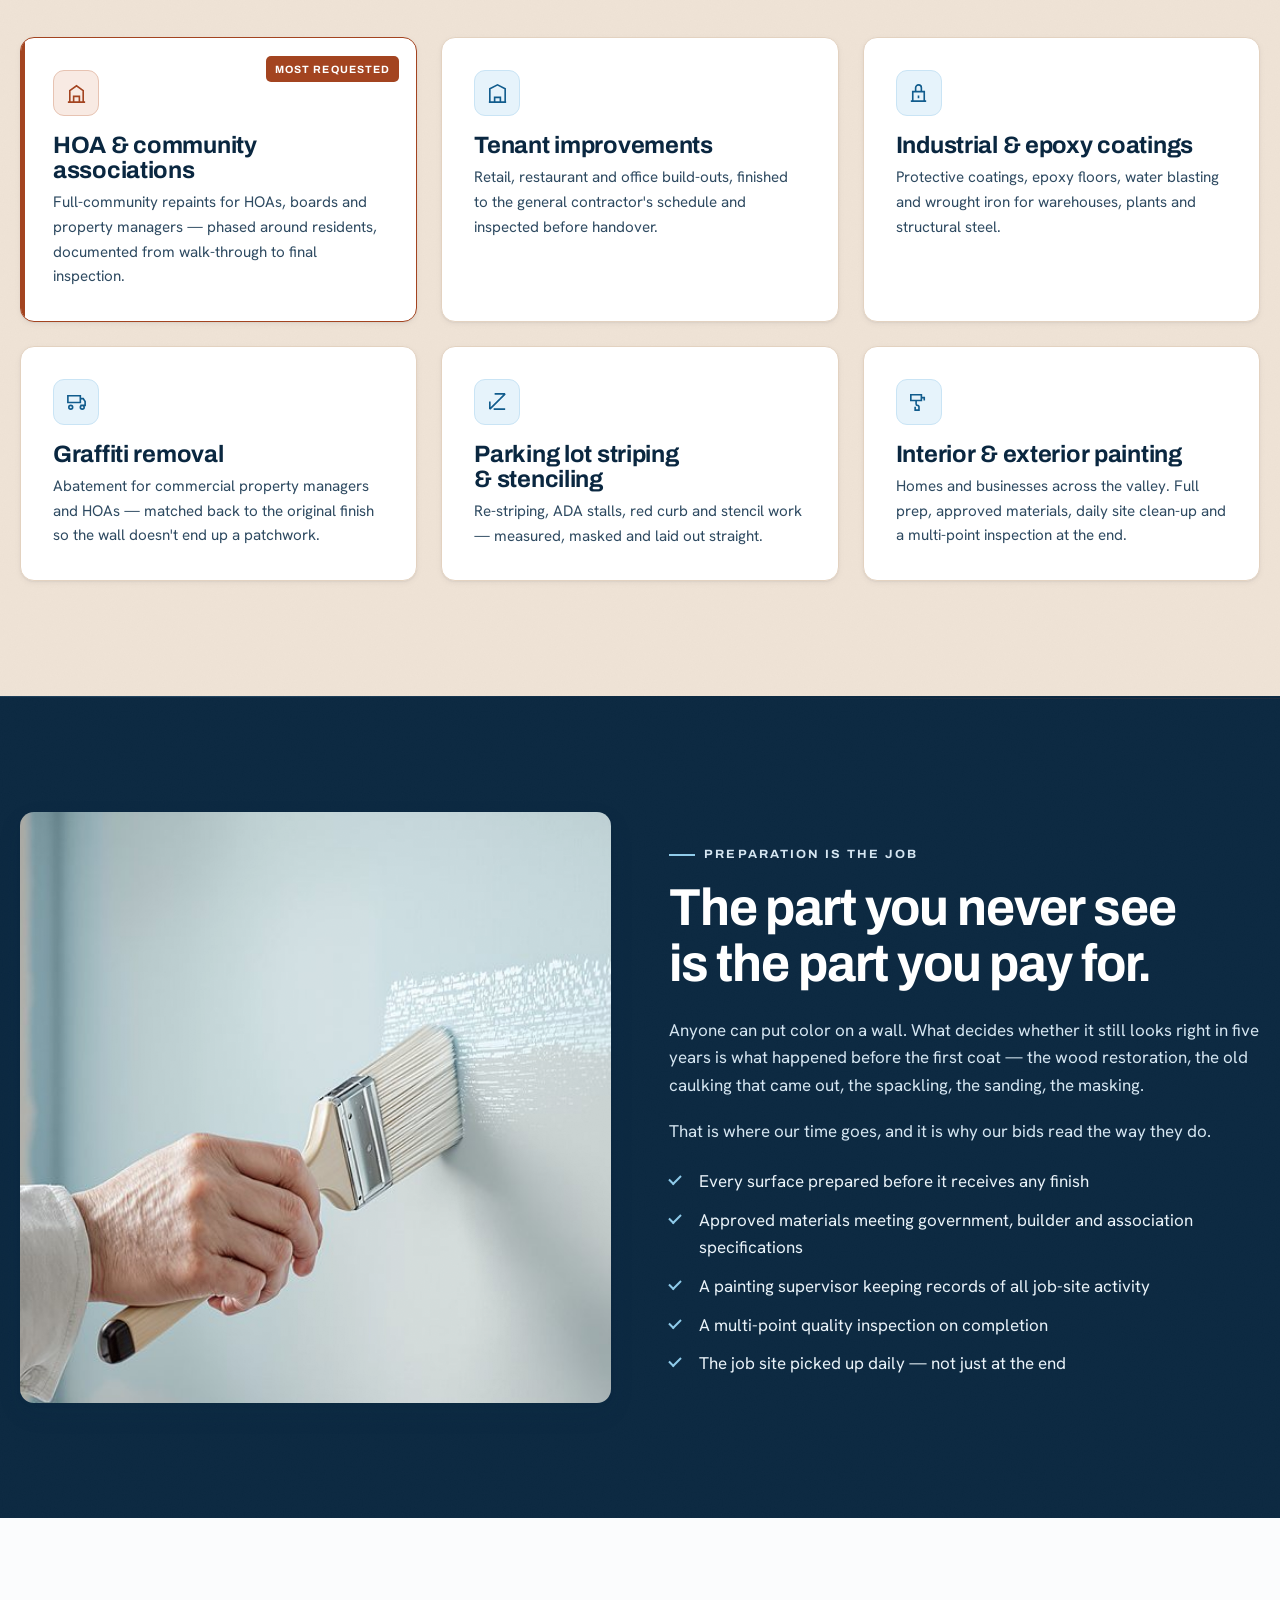
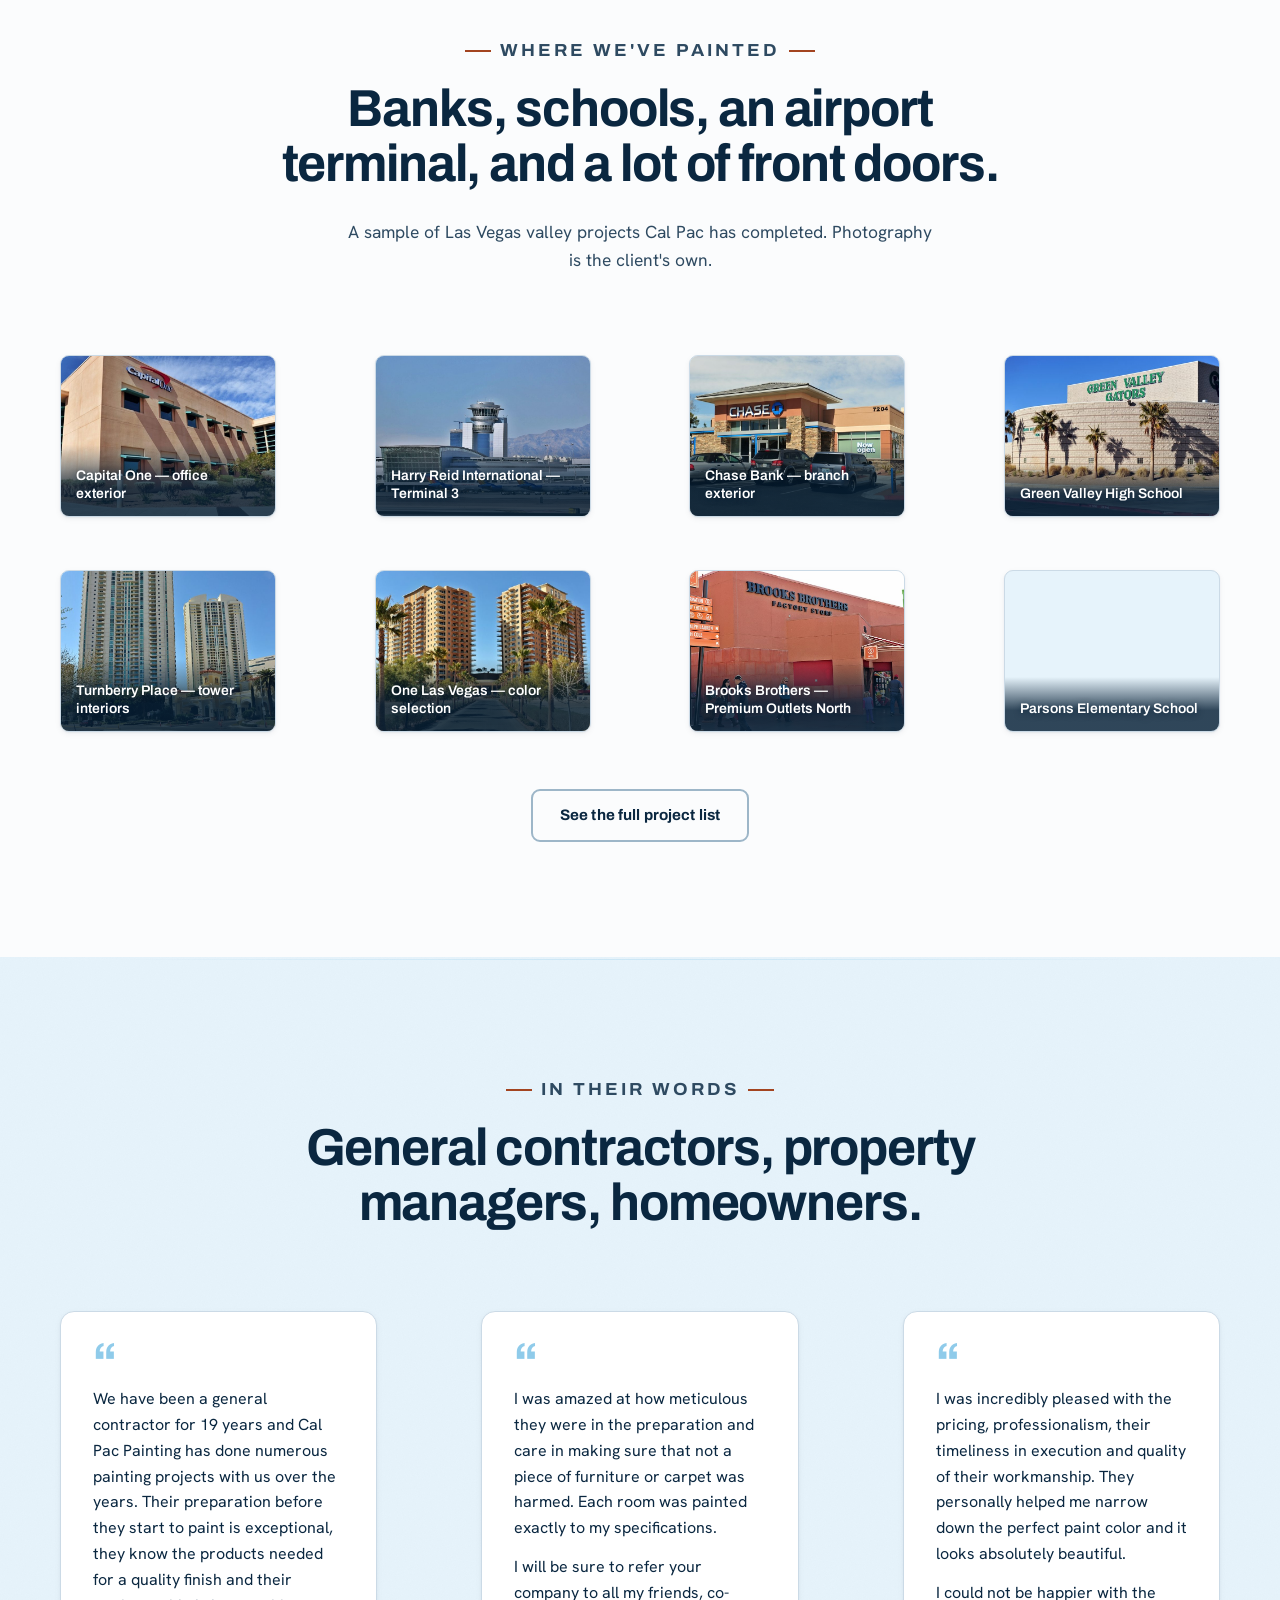
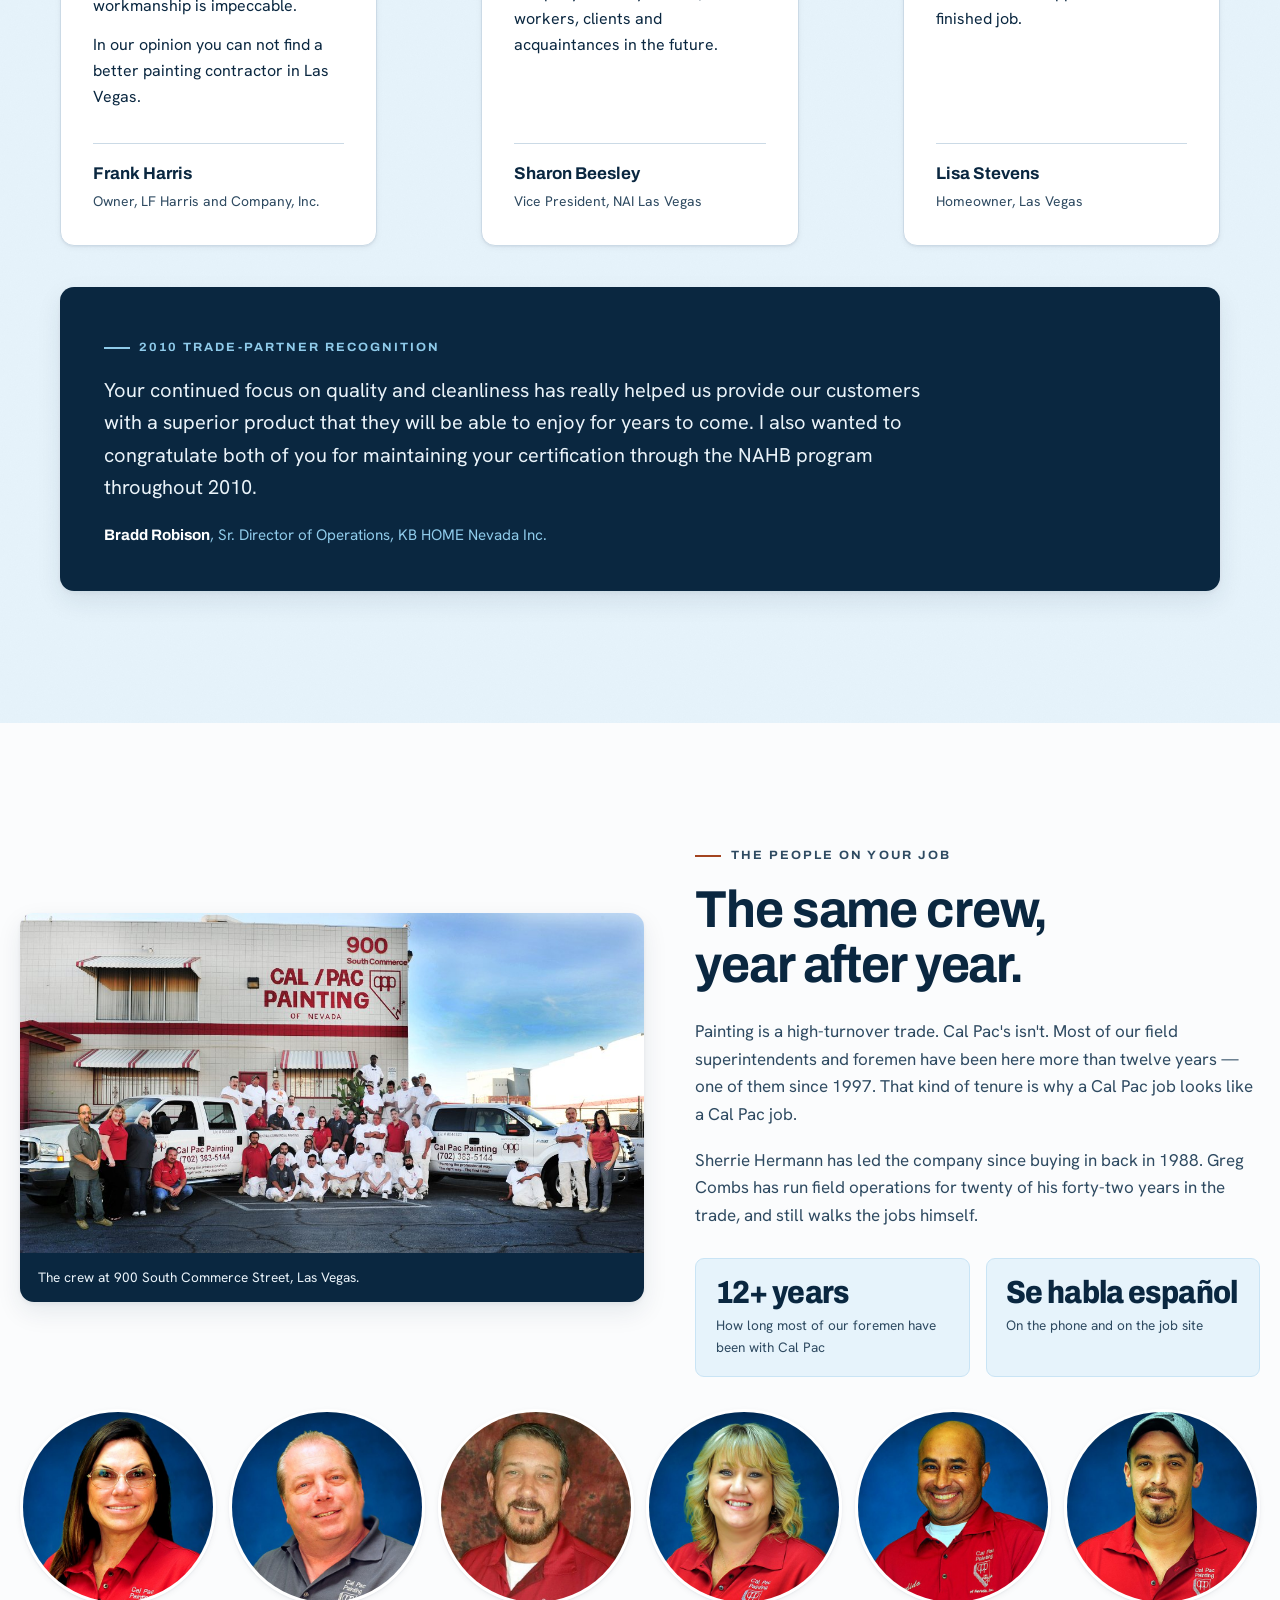
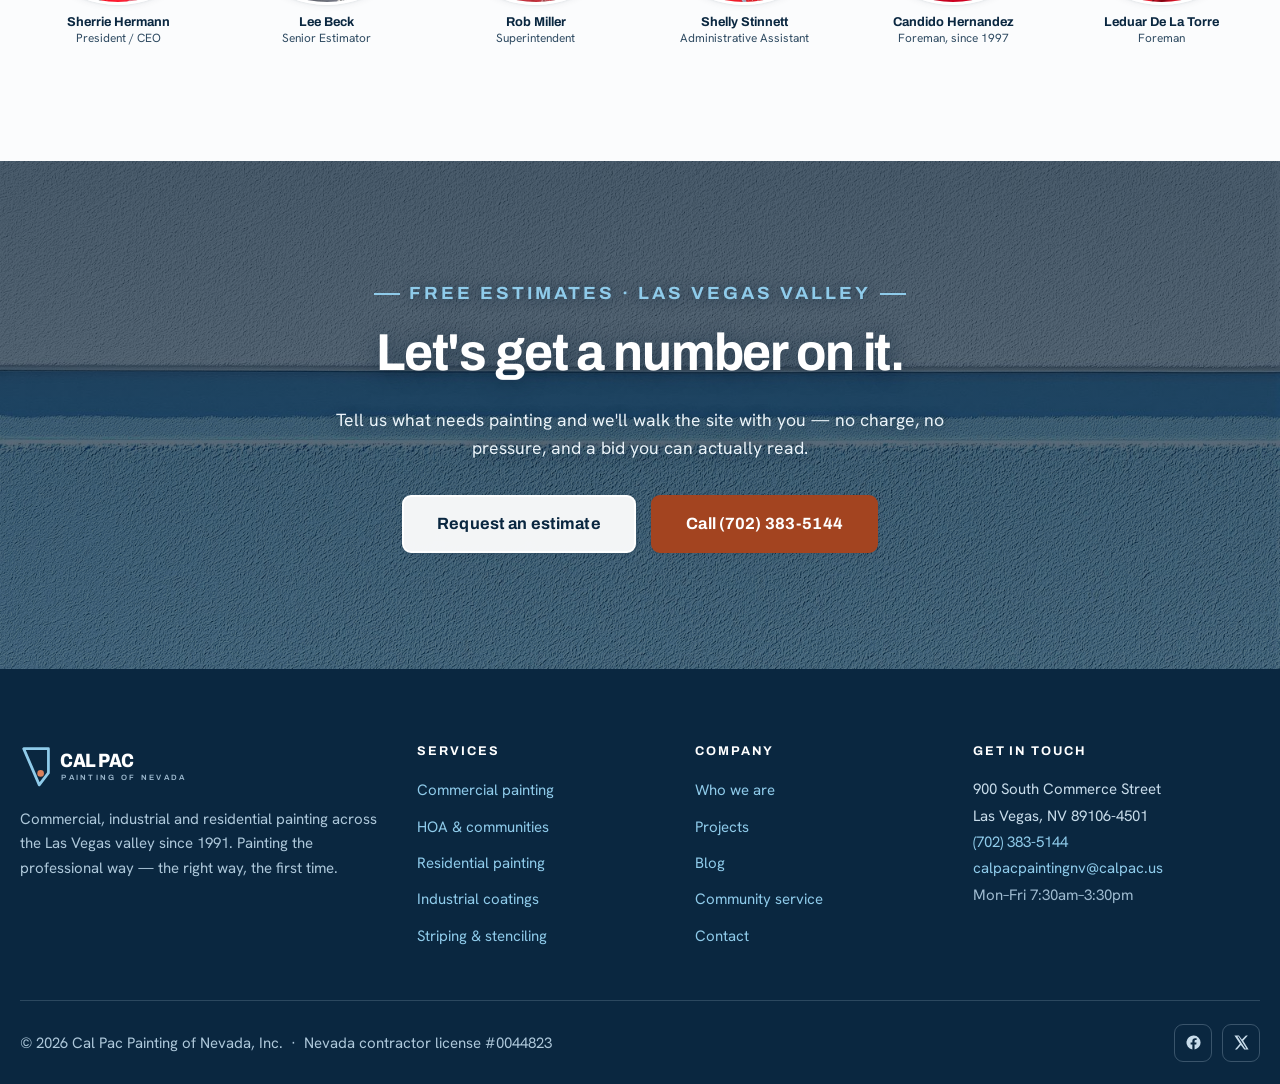
==== commit c6055c1a: "Hero option C — "The finished house" A freshly repainted desert-modern Las Vegas home under an enorm" ====
--- a/index.html
+++ b/index.html
@@ -14,22 +14,22 @@
 <meta property="og:title" content="Las Vegas Painting Contractors | Cal Pac Painting">
 <meta property="og:description" content="Painting the Las Vegas valley since 1991. Commercial, HOA, industrial and residential. Licensed NV #0044823. Free estimates.">
 <meta property="og:url" content="https://calpac.us/">
-<meta property="og:image" content="https://calpac.us/assets/img/hero-b-1600.jpg">
+<meta property="og:image" content="https://calpac.us/assets/img/hero-c-1600.jpg">
 <meta property="og:image:width" content="1600">
 <meta property="og:image:height" content="893">
 <meta property="og:image:alt" content="Painters working from a lift against a clear Las Vegas sky">
 <meta name="twitter:card" content="summary_large_image">
 <meta name="twitter:title" content="Las Vegas Painting Contractors | Cal Pac Painting">
 <meta name="twitter:description" content="Painting the Las Vegas valley since 1991. Licensed NV #0044823. Free estimates.">
-<meta name="twitter:image" content="https://calpac.us/assets/img/hero-b-1600.jpg">
+<meta name="twitter:image" content="https://calpac.us/assets/img/hero-c-1600.jpg">
 
 <link rel="icon" href="assets/favicon.svg" type="image/svg+xml">
 <link rel="apple-touch-icon" href="assets/apple-touch-icon.png">
 <link rel="preload" href="assets/fonts/b920293217.woff2" as="font" type="font/woff2" crossorigin>
 <link rel="preload" href="assets/fonts/60503460da.woff2" as="font" type="font/woff2" crossorigin>
 <link rel="stylesheet" href="fonts.css">
-<link rel="preload" as="image" href="assets/img/hero-b-1600.jpg"
-      imagesrcset="assets/img/hero-b-960.jpg 960w, assets/img/hero-b-1600.jpg 1600w, assets/img/hero-b-2560.jpg 2560w, assets/img/hero-b-3840.jpg 3840w"
+<link rel="preload" as="image" href="assets/img/hero-c-1600.jpg"
+      imagesrcset="assets/img/hero-c-960.jpg 960w, assets/img/hero-c-1600.jpg 1600w, assets/img/hero-c-2560.jpg 2560w, assets/img/hero-c-3840.jpg 3840w"
       imagesizes="100vw" fetchpriority="high">
 <link rel="stylesheet" href="styles.css">
 
@@ -58,7 +58,7 @@
         "addressCountry": "US"
       },
       "geo": { "@type": "GeoCoordinates", "latitude": 36.16137, "longitude": -115.15344 },
-      "image": "https://calpac.us/assets/img/hero-b-1600.jpg",
+      "image": "https://calpac.us/assets/img/hero-c-1600.jpg",
       "logo": "https://calpac.us/assets/logo.svg",
       "priceRange": "$$",
       "currenciesAccepted": "USD",
@@ -165,10 +165,10 @@
   <!-- ═══════════ HERO ═══════════ -->
   <section class="hero" aria-labelledby="hero-h">
     <div class="hero__media">
-      <img src="assets/img/hero-b-1600.jpg"
-           srcset="assets/img/hero-b-640.jpg 640w, assets/img/hero-b-960.jpg 960w, assets/img/hero-b-1600.jpg 1600w, assets/img/hero-b-2560.jpg 2560w, assets/img/hero-b-3840.jpg 3840w"
+      <img src="assets/img/hero-c-1600.jpg"
+           srcset="assets/img/hero-c-640.jpg 640w, assets/img/hero-c-960.jpg 960w, assets/img/hero-c-1600.jpg 1600w, assets/img/hero-c-2560.jpg 2560w, assets/img/hero-c-3840.jpg 3840w"
            sizes="100vw" width="3840" height="2143" fetchpriority="high" decoding="async"
-           alt="Two painters rolling fresh pale blue paint onto a large exterior wall beneath a clear morning sky">
+           alt="A freshly painted desert-modern Las Vegas home with pale blue stucco, crisp white trim and palms">
     </div>
     <div class="hero__scrim" aria-hidden="true"></div>
 
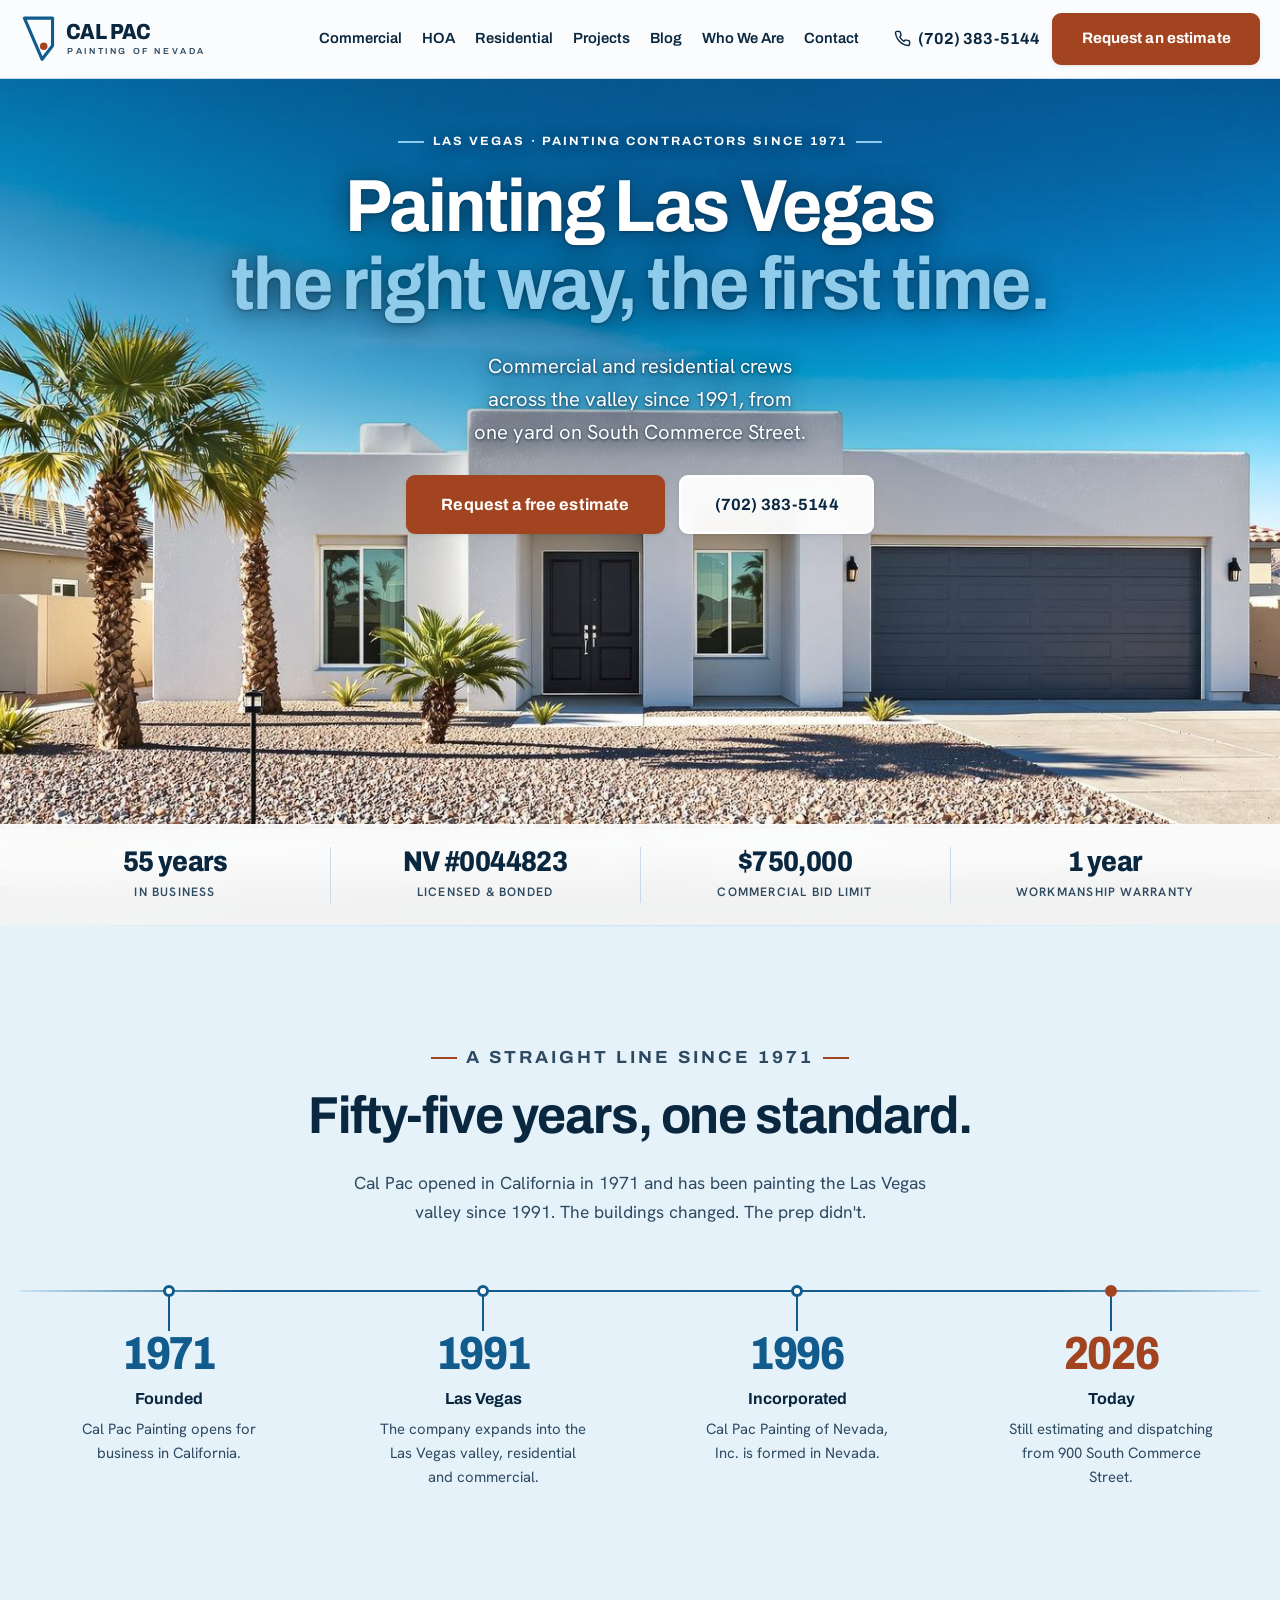
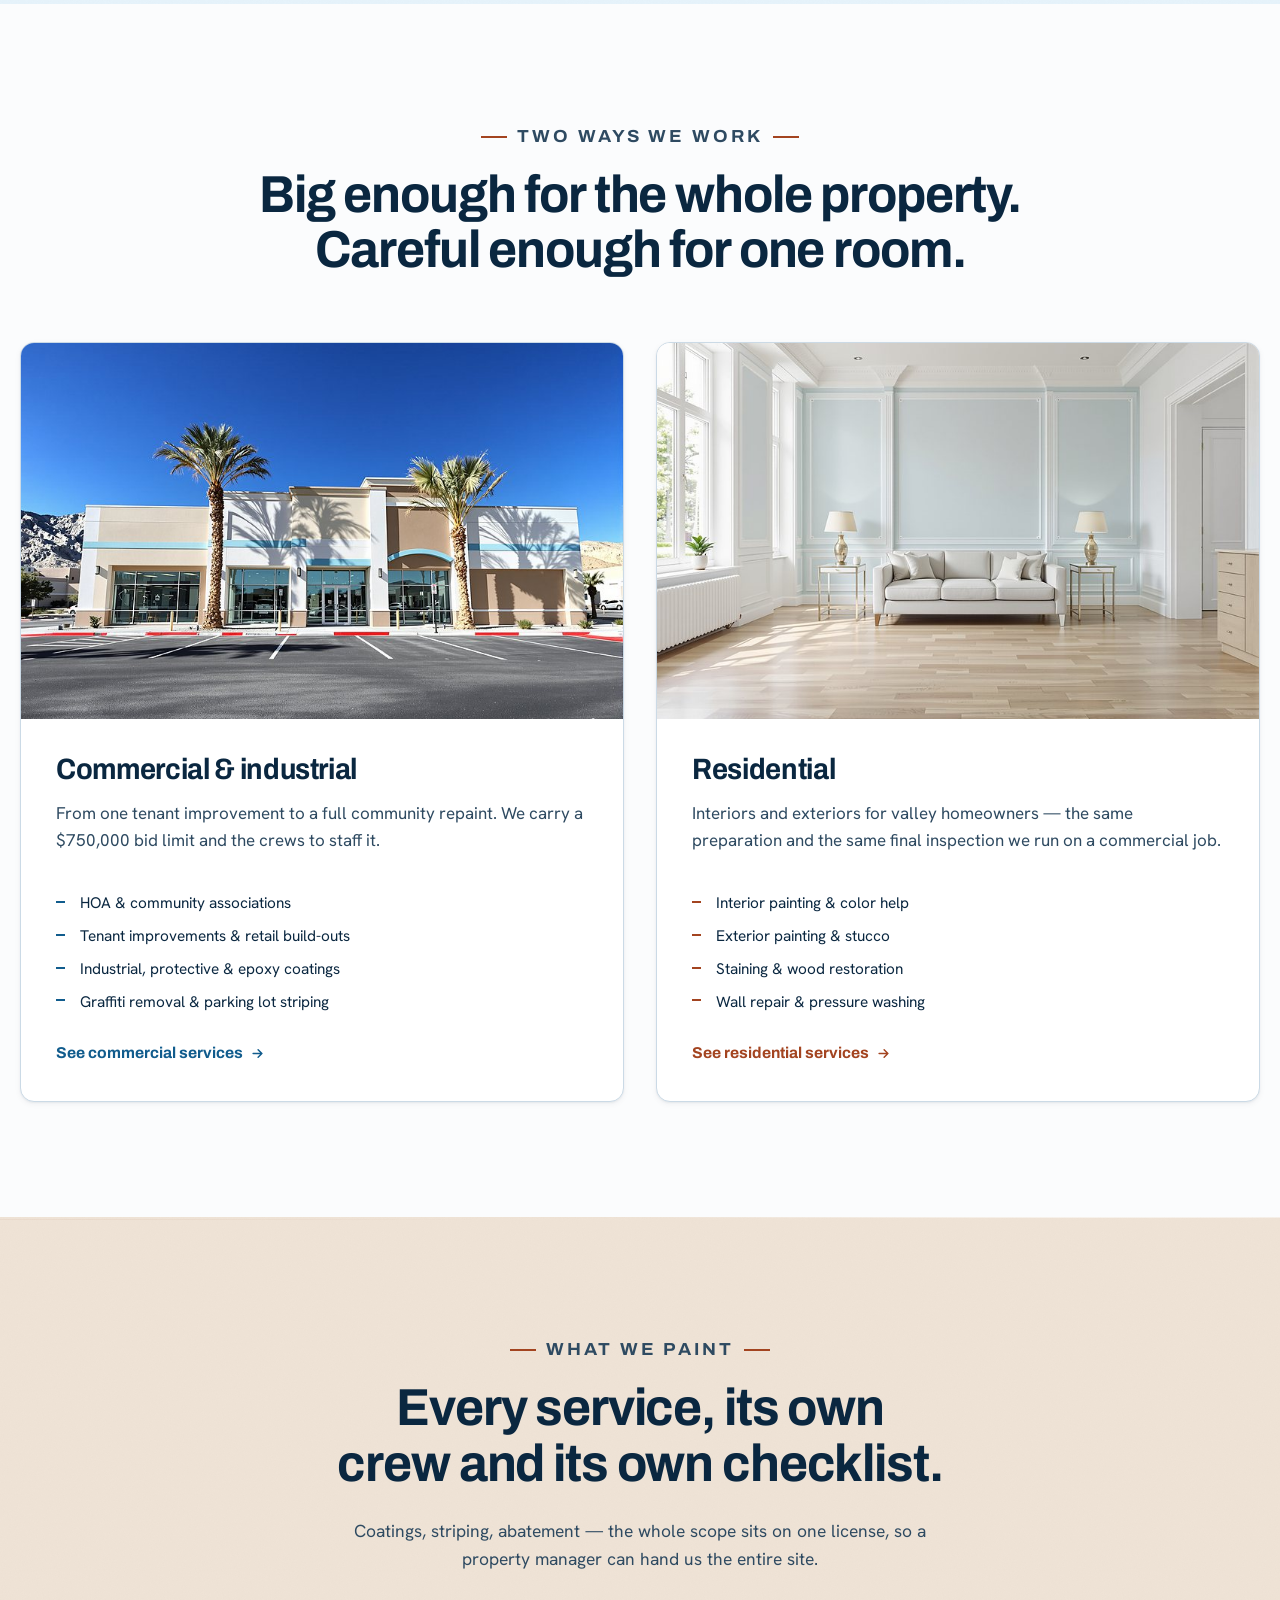
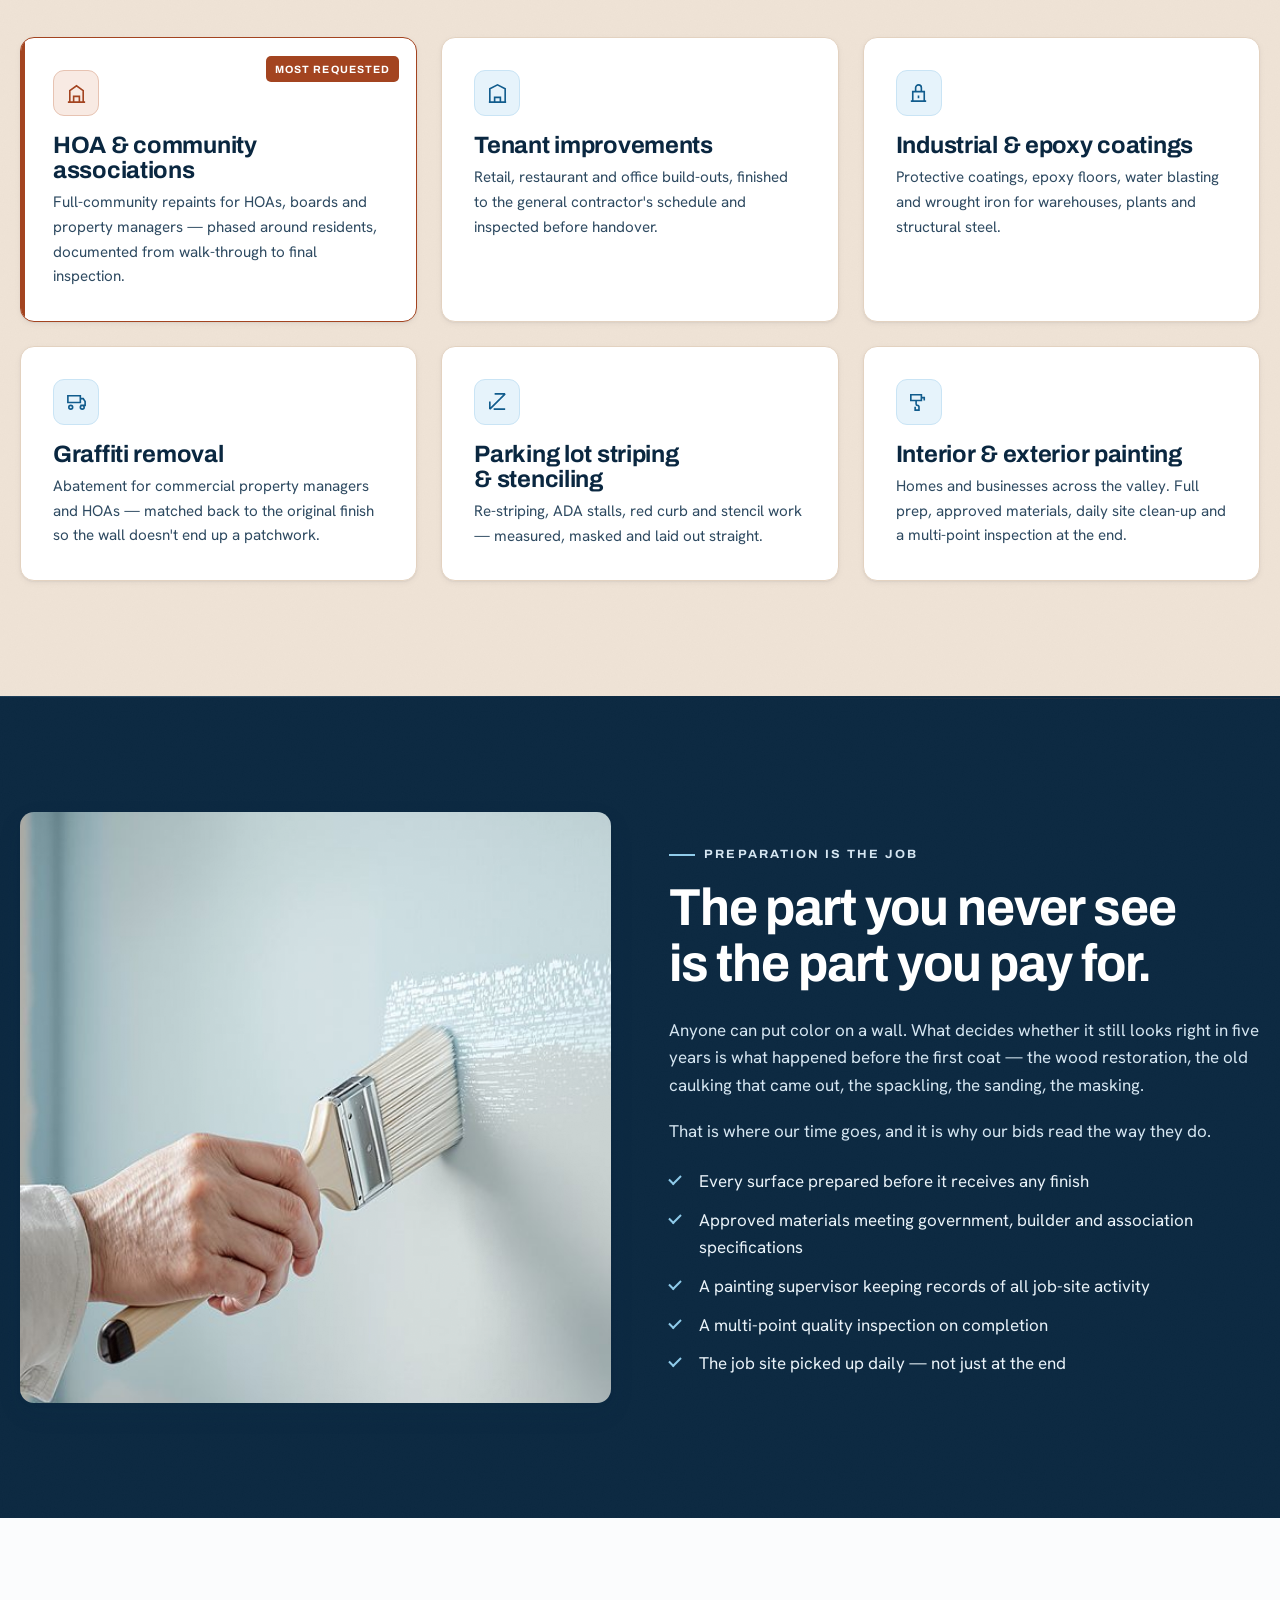
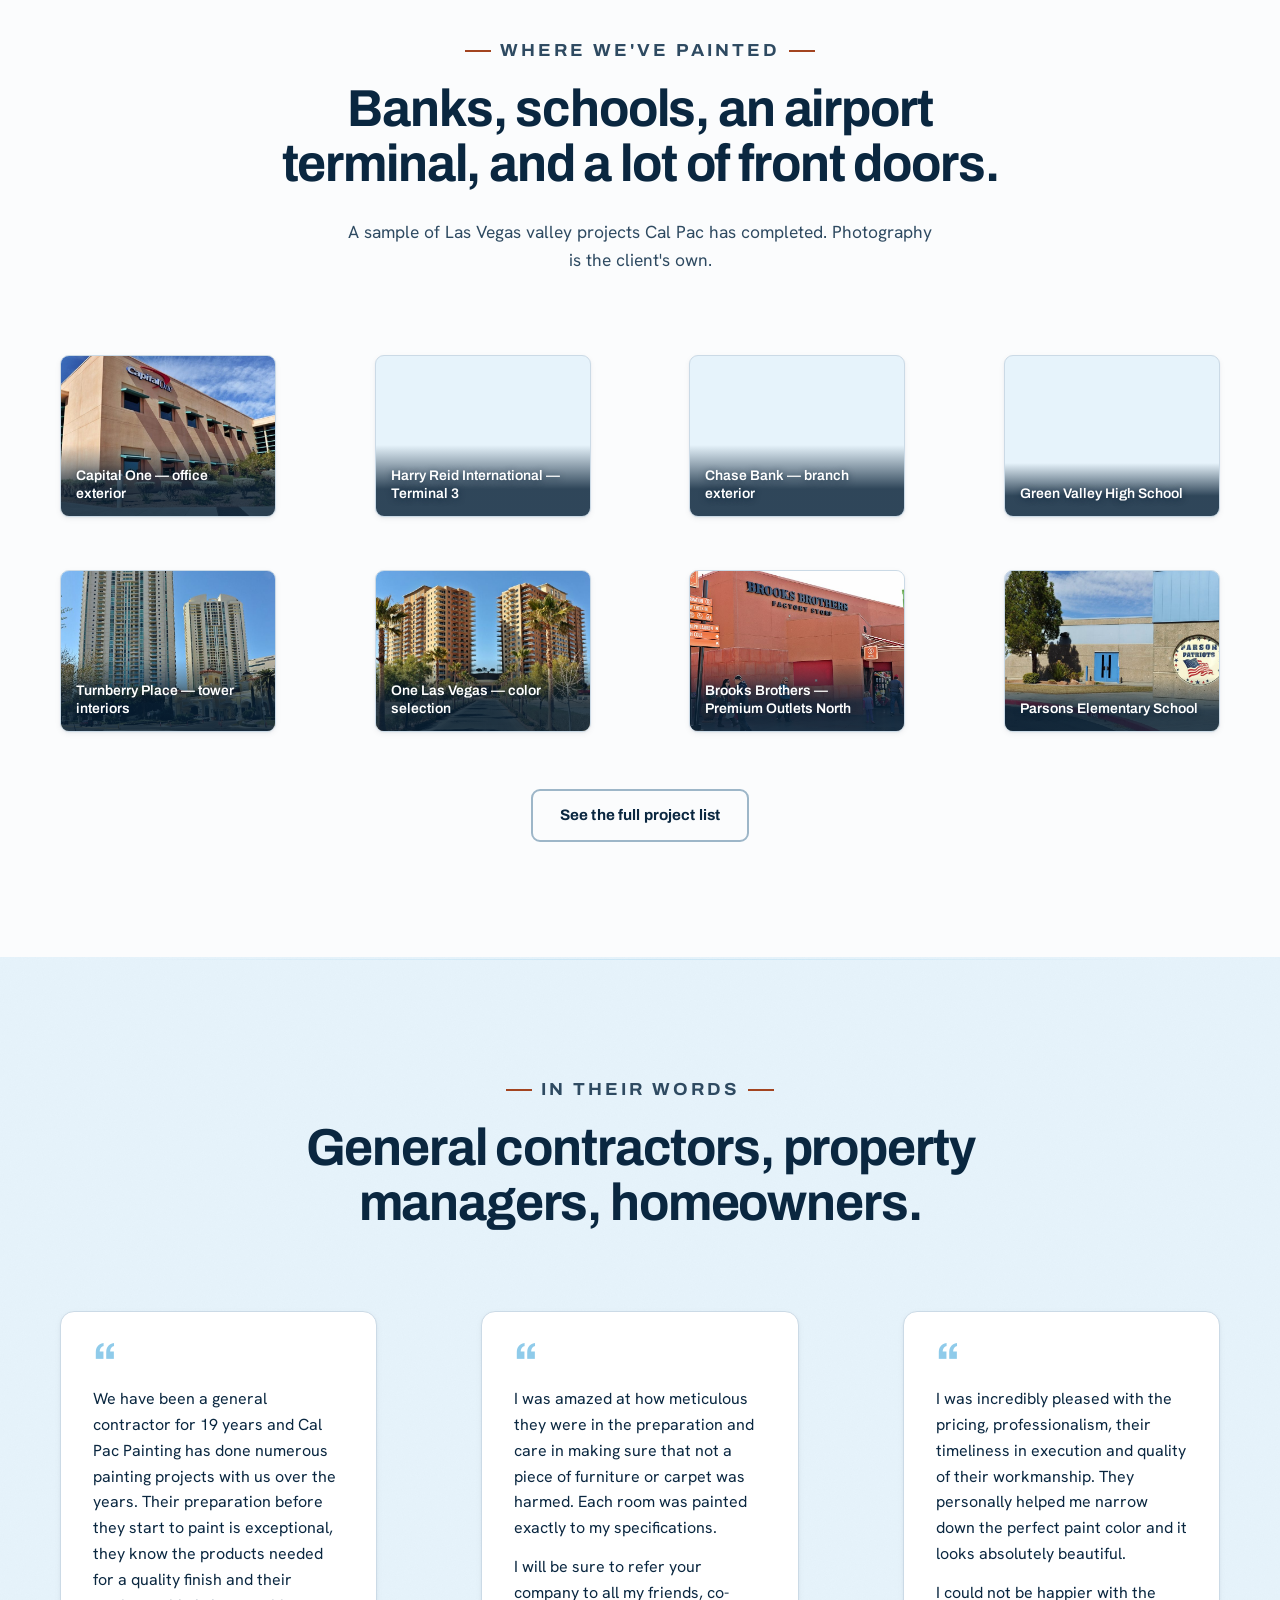
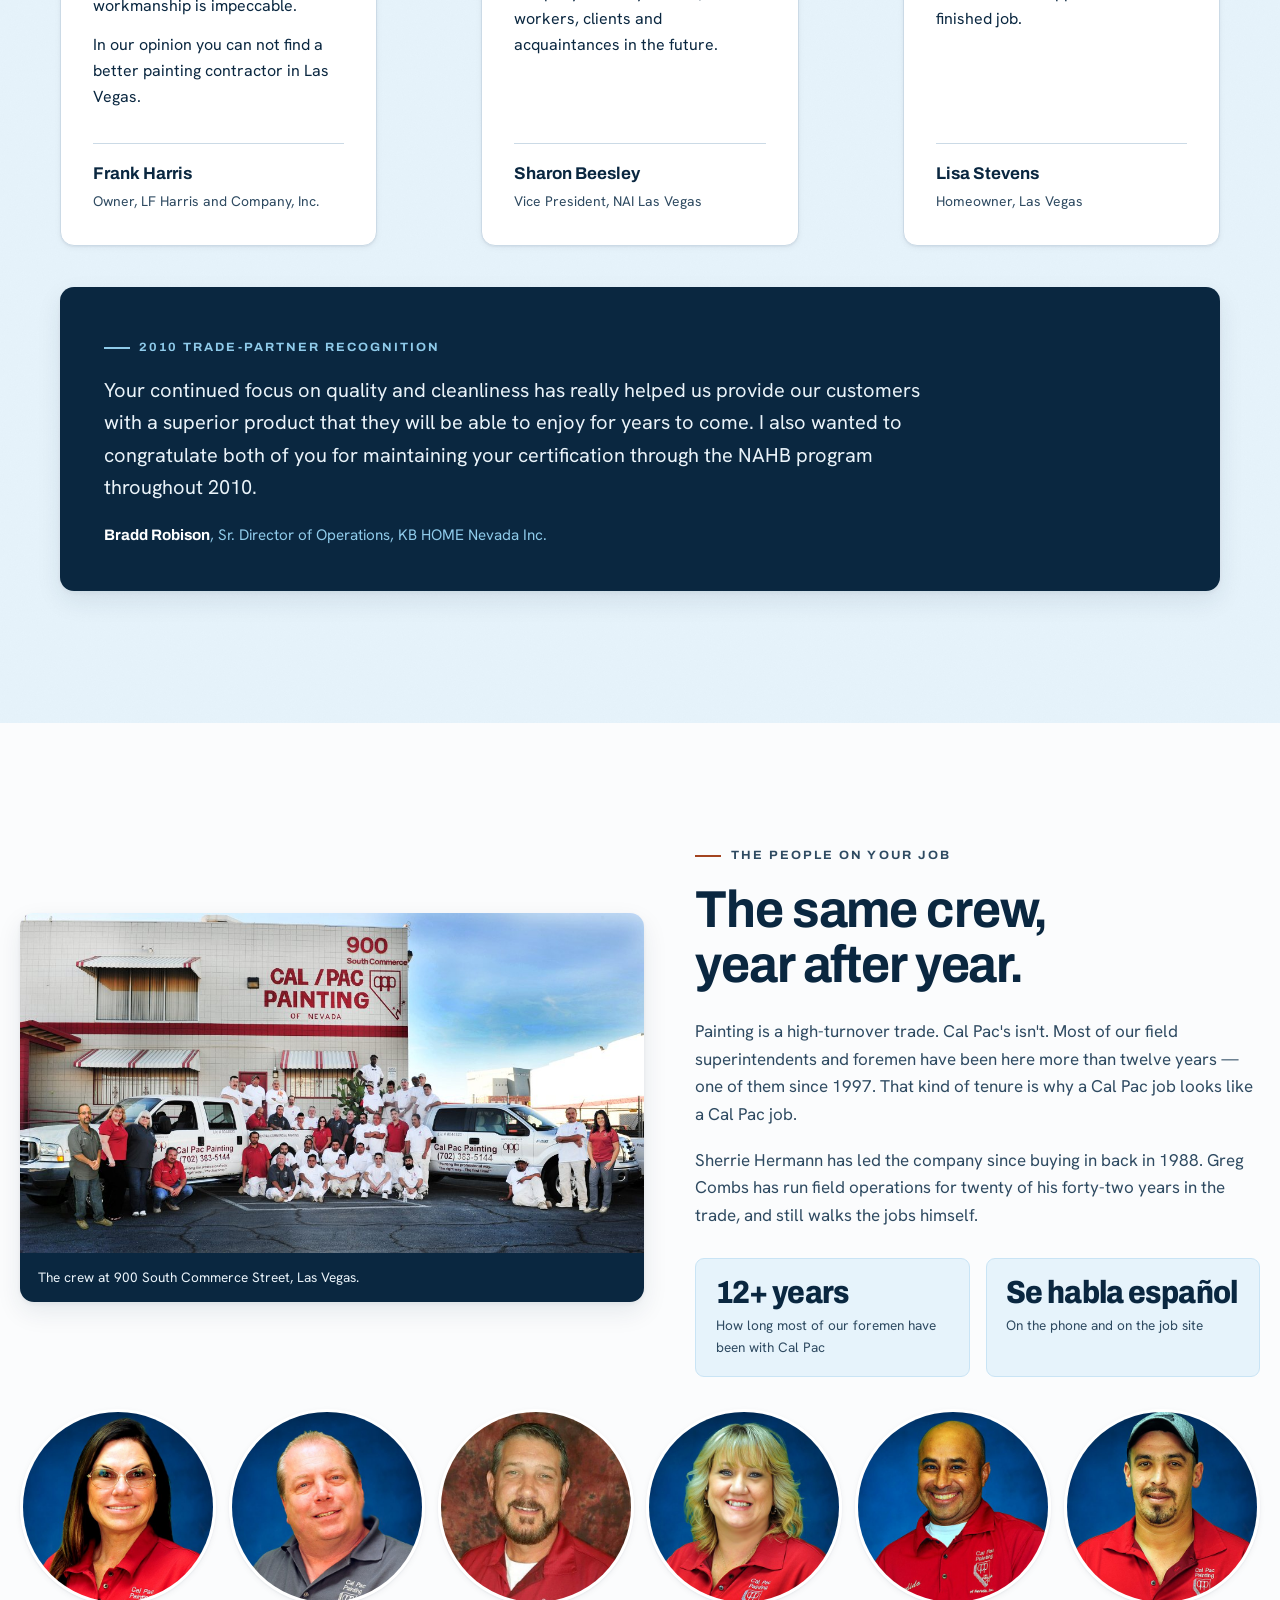
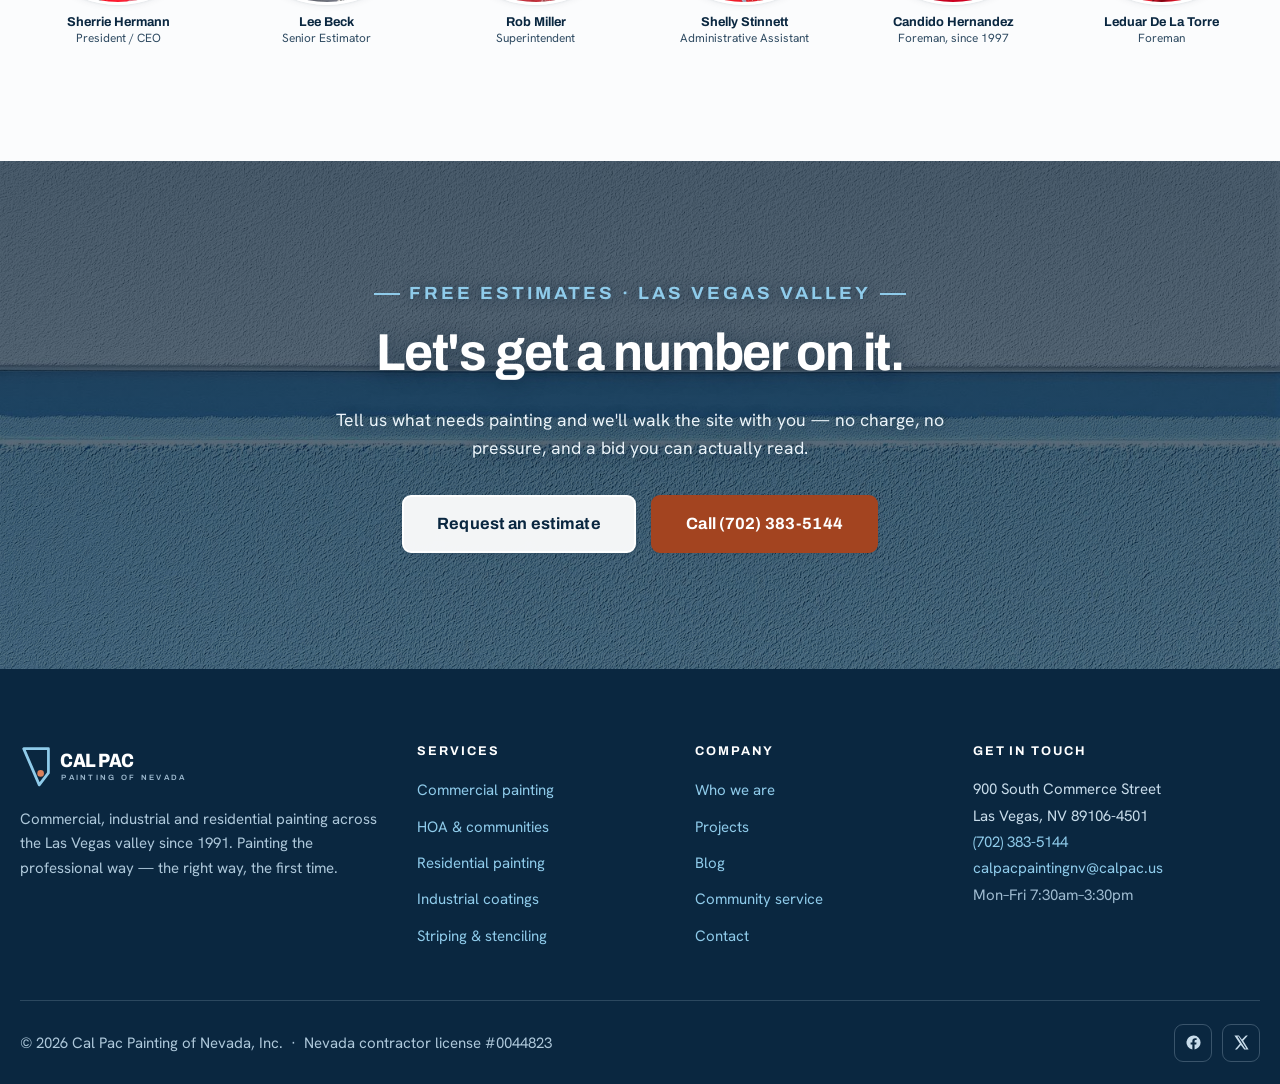
==== commit 4bc9c2c5: "Mobile optimization pass (desktop pixels untouched) Measured defects fixed: - The drawer's estimate " ====
--- a/index.html
+++ b/index.html
@@ -143,7 +143,7 @@
       <a href="blog/index.html">Blog</a>
       <a href="about.html">Who We Are</a>
       <a href="contact.html">Contact</a>
-      <span class="nav__cta"><a class="btn btn--clay" href="contact.html">Request an estimate</a></span>
+      <span class="nav__cta"><a class="nav__tel" href="tel:+17023835144"><svg viewBox="0 0 24 24" fill="none" stroke="currentColor" stroke-width="2" stroke-linecap="round" aria-hidden="true" style="width:16px;height:16px"><path d="M22 16.9v3a2 2 0 0 1-2.2 2 19.8 19.8 0 0 1-8.6-3.1 19.5 19.5 0 0 1-6-6A19.8 19.8 0 0 1 2.1 4.2 2 2 0 0 1 4.1 2h3a2 2 0 0 1 2 1.7c.1 1 .4 1.9.7 2.8a2 2 0 0 1-.5 2.1L8.1 9.9a16 16 0 0 0 6 6l1.3-1.3a2 2 0 0 1 2.1-.4c.9.3 1.8.6 2.8.7a2 2 0 0 1 1.7 2z"/></svg>(702) 383-5144</a><a class="btn btn--clay" href="contact.html">Request an estimate</a></span>
     </nav>
 
     <div class="masthead__cta">
@@ -562,6 +562,14 @@
   </div>
 </footer>
 
+
+<nav class="mobilebar" aria-label="Call or request an estimate">
+  <a class="btn btn--call" href="tel:+17023835144">
+    <svg viewBox="0 0 24 24" fill="none" stroke="currentColor" stroke-width="2" stroke-linecap="round" aria-hidden="true" style="width:17px;height:17px"><path d="M22 16.9v3a2 2 0 0 1-2.2 2 19.8 19.8 0 0 1-8.6-3.1 19.5 19.5 0 0 1-6-6A19.8 19.8 0 0 1 2.1 4.2 2 2 0 0 1 4.1 2h3a2 2 0 0 1 2 1.7c.1 1 .4 1.9.7 2.8a2 2 0 0 1-.5 2.1L8.1 9.9a16 16 0 0 0 6 6l1.3-1.3a2 2 0 0 1 2.1-.4c.9.3 1.8.6 2.8.7a2 2 0 0 1 1.7 2z"/></svg>
+    Call now
+  </a>
+  <a class="btn btn--clay" href="contact.html">Free estimate</a>
+</nav>
 <script src="app.js" defer></script>
 </body>
 </html>
--- a/styles.css
+++ b/styles.css
@@ -61,6 +61,7 @@
 img, svg, video { max-width: 100%; display: block; }
 img { height: auto; }
 [hidden] { display: none !important; }
+body.nav-locked { overflow:hidden; }
 button, input, select, textarea { font: inherit; color: inherit; }
 
 h1,h2,h3,h4 {
@@ -186,7 +187,8 @@
 .brand { display:inline-flex; align-items:center; text-decoration:none; }
 .brand svg { display:block; height:50px; width:263px; flex:none; }  /* explicit width — grid pressure collapses width:auto SVGs */
 .nav { display:flex; justify-content:center; gap:.25rem; align-items:center; }
-.nav__cta { display:none; }   /* mobile drawer only — desktop uses .masthead__cta */
+.nav__cta { display:none; }
+.nav__tel { display:none; }   /* mobile drawer only — desktop uses .masthead__cta */
 .nav a {
   position:relative; font-family:var(--display); font-weight:600; font-size:.92rem;
   white-space:nowrap;          /* "Who We Are" must never break into a stack */
@@ -238,7 +240,9 @@
 }
 .hero__in {
   display:flex; flex-direction:column; align-items:center;
-  min-height: min(94vh, 940px); padding: clamp(2.25rem,5vh,3.5rem) 0 0;
+  min-height: min(94vh, 940px);
+  min-height: min(94svh, 940px);   /* svh: stable under mobile URL-bar collapse */
+  padding: clamp(2.25rem,5vh,3.5rem) 0 0;
   text-align:center;
 }
 .hero__copy { width: min(100% - 2.5rem, var(--shell)); }
@@ -788,16 +792,23 @@
   .navtoggle { display:flex; justify-self:end; }
   .nav {
     position:absolute; inset-inline:0; top:100%;
-    display:none; flex-direction:column; gap:0;
+    display:none; flex-direction:column; gap:0; align-items:stretch;
     background: var(--paper); border-bottom:1px solid var(--line);
     padding:.6rem 1.25rem 1.25rem; box-shadow: var(--shadow-md);
   }
-  .nav.open { display:flex; }
-  .nav a { padding:.85rem .5rem; border-bottom:1px solid var(--line); border-radius:0; white-space:normal; }
+  .nav.open { display:flex; max-height:calc(100dvh - 70px); overflow-y:auto; }
+  .nav a { padding:.9rem .25rem; border-bottom:1px solid var(--line); border-radius:0; white-space:normal; text-align:left; font-size:1.02rem; }
   .nav a::after { display:none; }
   .nav .nav__cta { display:block; margin-top:.9rem; border:0; }
-  .nav .nav__cta a { border-bottom:0; padding:0; }
+  .nav .nav__cta a { border-bottom:0; padding:1.05rem 1.7rem; }
   .nav .btn { width:100%; padding:1.05rem 1.7rem; }
+  .nav .nav__tel {
+    display:inline-flex; align-items:center; justify-content:center; gap:.55rem;
+    width:100%; margin-bottom:.6rem; padding:1rem 1.7rem;
+    border:2px solid var(--line-strong); border-radius:var(--radius-sm);
+    font-family:var(--display); font-weight:700; font-size:1rem;
+    color:var(--ink); text-decoration:none; text-align:center;
+  }
   .masthead__cta { justify-self:end; margin-right:.9rem; }
 }
 @media (max-width: 775px) {
@@ -825,7 +836,7 @@
   .creds__item:nth-child(3)::before, .creds__item:nth-child(1)::before { display:none; }
   .creds__item:nth-child(3), .creds__item:nth-child(4) { border-top:1px solid var(--line); }
   .work-grid { grid-template-columns:repeat(2,1fr); }
-  .hero__in { min-height: min(92vh, 780px); }
+  .hero__in { min-height: min(92vh, 780px); min-height: min(92svh, 780px); }
   .field-row { grid-template-columns:1fr; }
   .foot__grid { grid-template-columns:1fr; }
   .stat-row { grid-template-columns:1fr; }
@@ -844,20 +855,45 @@
   .creds__n { font-size:1.25rem; }
 }
 
+
+/* ---- mobile action bar + touch-target upgrades ----------------------- */
+.mobilebar {
+  position:fixed; inset-inline:0; bottom:0; z-index:90;
+  display:none; grid-template-columns:1fr 1fr; gap:.6rem;
+  padding:.6rem .9rem calc(.6rem + env(safe-area-inset-bottom));
+  background:rgba(10,39,64,.97);
+  -webkit-backdrop-filter:blur(8px); backdrop-filter:blur(8px);
+  border-top:3px solid var(--sky);
+}
+.mobilebar::before {
+  content:''; position:absolute; top:-3px; left:42%; width:16%; height:3px;
+  background:var(--clay);                 /* the tape motif, carried through */
+}
+.mobilebar .btn { width:100%; padding:.95rem .75rem; font-size:.95rem; box-shadow:none; }
+.mobilebar .btn--call {
+  background:transparent; border-color:#8FCBEA; color:#EAF3F9;
+}
+.mobilebar .btn--call:hover { background:rgba(143,203,234,.14); border-color:#BFE2F5; color:#fff; transform:none; }
+
+@media (max-width: 775px) {
+  .mobilebar { display:grid; }
+  body { padding-bottom: calc(66px + env(safe-area-inset-bottom)); }
+  body.nav-locked .mobilebar { display:none; }   /* never overlap the open drawer */
+
+  /* touch targets: footer + breadcrumb links get real hit areas */
+  .foot ul { gap:.1rem; }
+  .foot ul a { display:inline-block; padding:.45rem 0; }
+  .foot__social a { width:46px; height:46px; }
+  .crumbs a { display:inline-block; padding:.35rem .1rem; }
+
+  /* prevent iOS focus-zoom: form controls never dip below 16px */
+  .field input, .field select, .field textarea { font-size:max(16px, 1rem); }
+
+  /* single centered buttons become comfortable full-width targets */
+  .btn-row .btn { width:100%; }
+}
+
 @media print {
   .masthead, .nav, .cta, .foot__social, .coat-sweep, .coat-toast { display:none !important; }
   body { background:#fff; }
 }
-
-/* ---- hero option A: pale-wall image needs dark text, light scrim ------ */
-.hero--light .hero__scrim {
-  background:
-    radial-gradient(90% 62% at 50% 36%, rgba(255,255,255,.42) 0%, rgba(255,255,255,0) 72%),
-    linear-gradient(180deg, rgba(255,255,255,.30) 0%, rgba(255,255,255,0) 55%);
-}
-.hero--light h1 { color: var(--ink); text-shadow: 0 1px 0 rgba(255,255,255,.6); }
-.hero--light h1 em { color: var(--blue); }
-.hero--light .hero__sub { color: var(--muted); text-shadow: 0 1px 0 rgba(255,255,255,.5); }
-.hero--light .eyebrow { color: var(--clay); }
-.hero--light .btn--onphoto { background: var(--ink); color:#fff; border-color: var(--ink); }
-.hero--light .btn--onphoto:hover { background:#123B5C; border-color:#123B5C; color:#fff; }
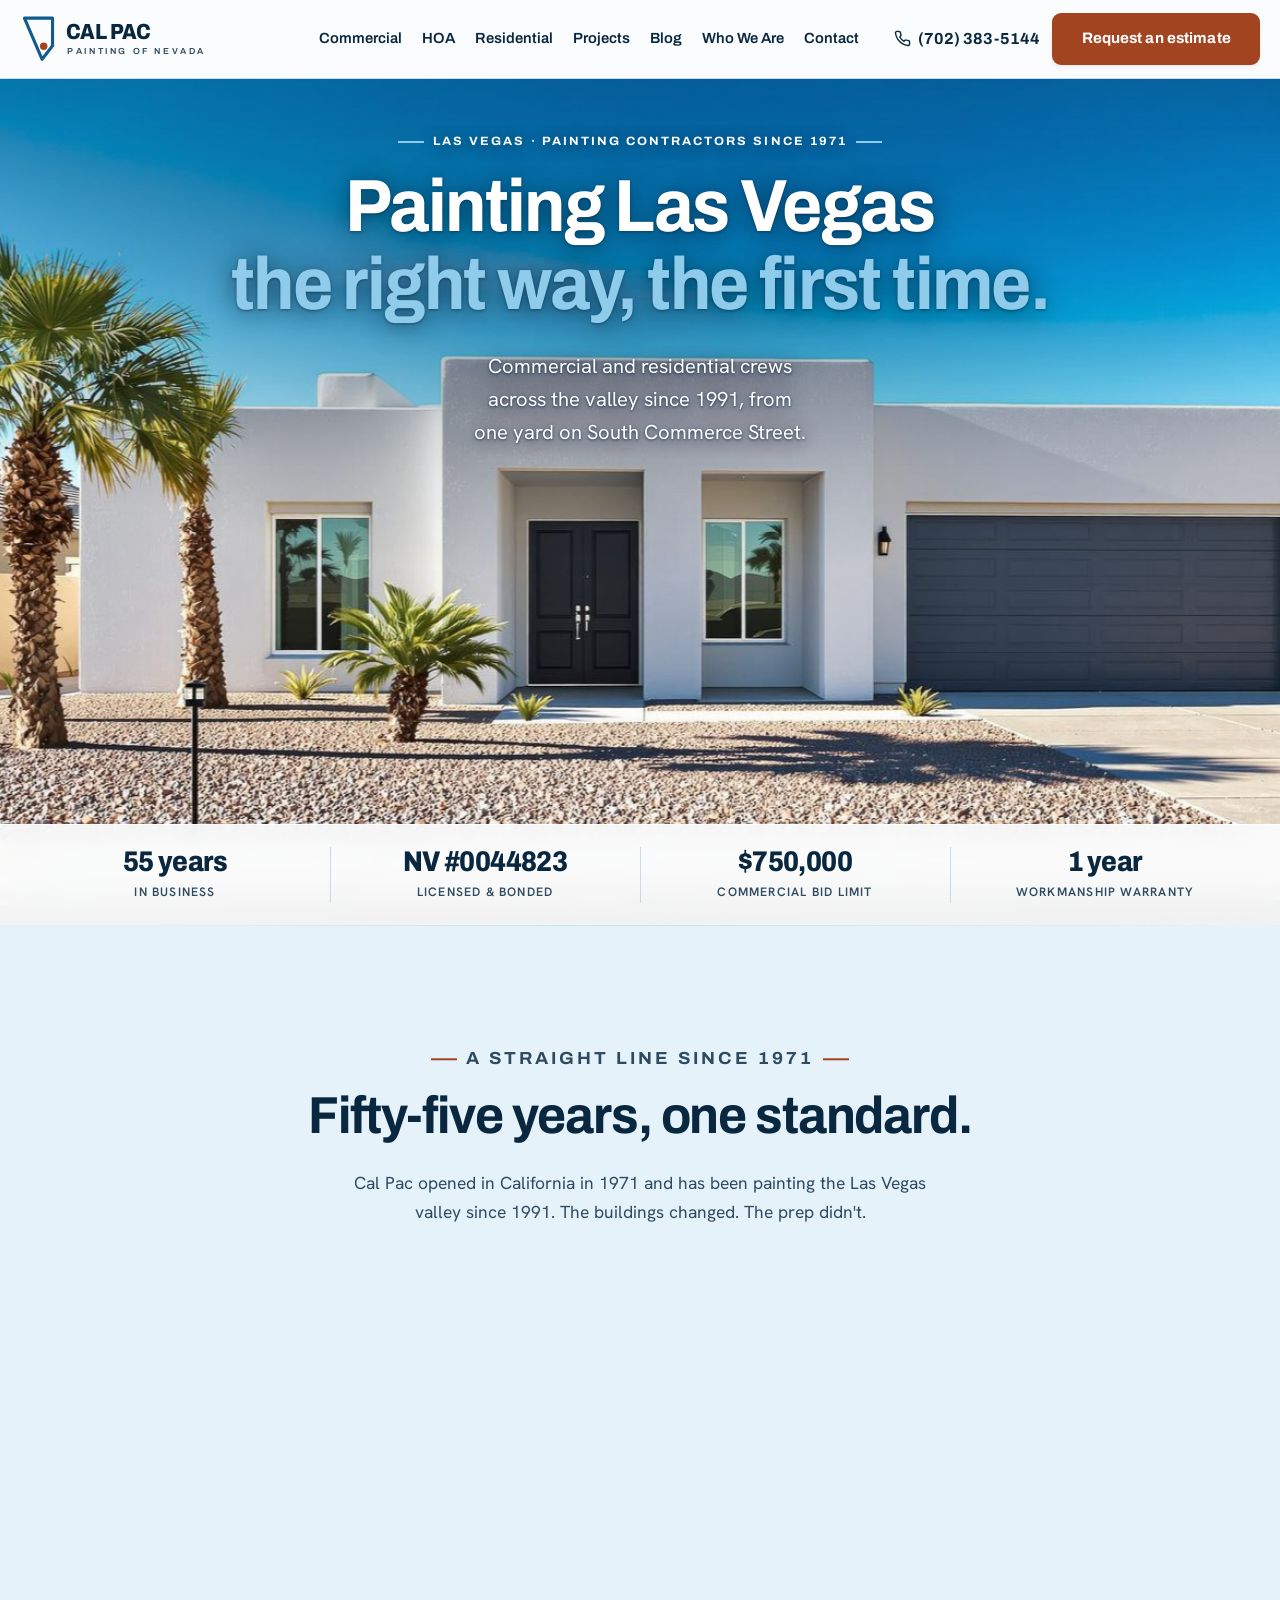
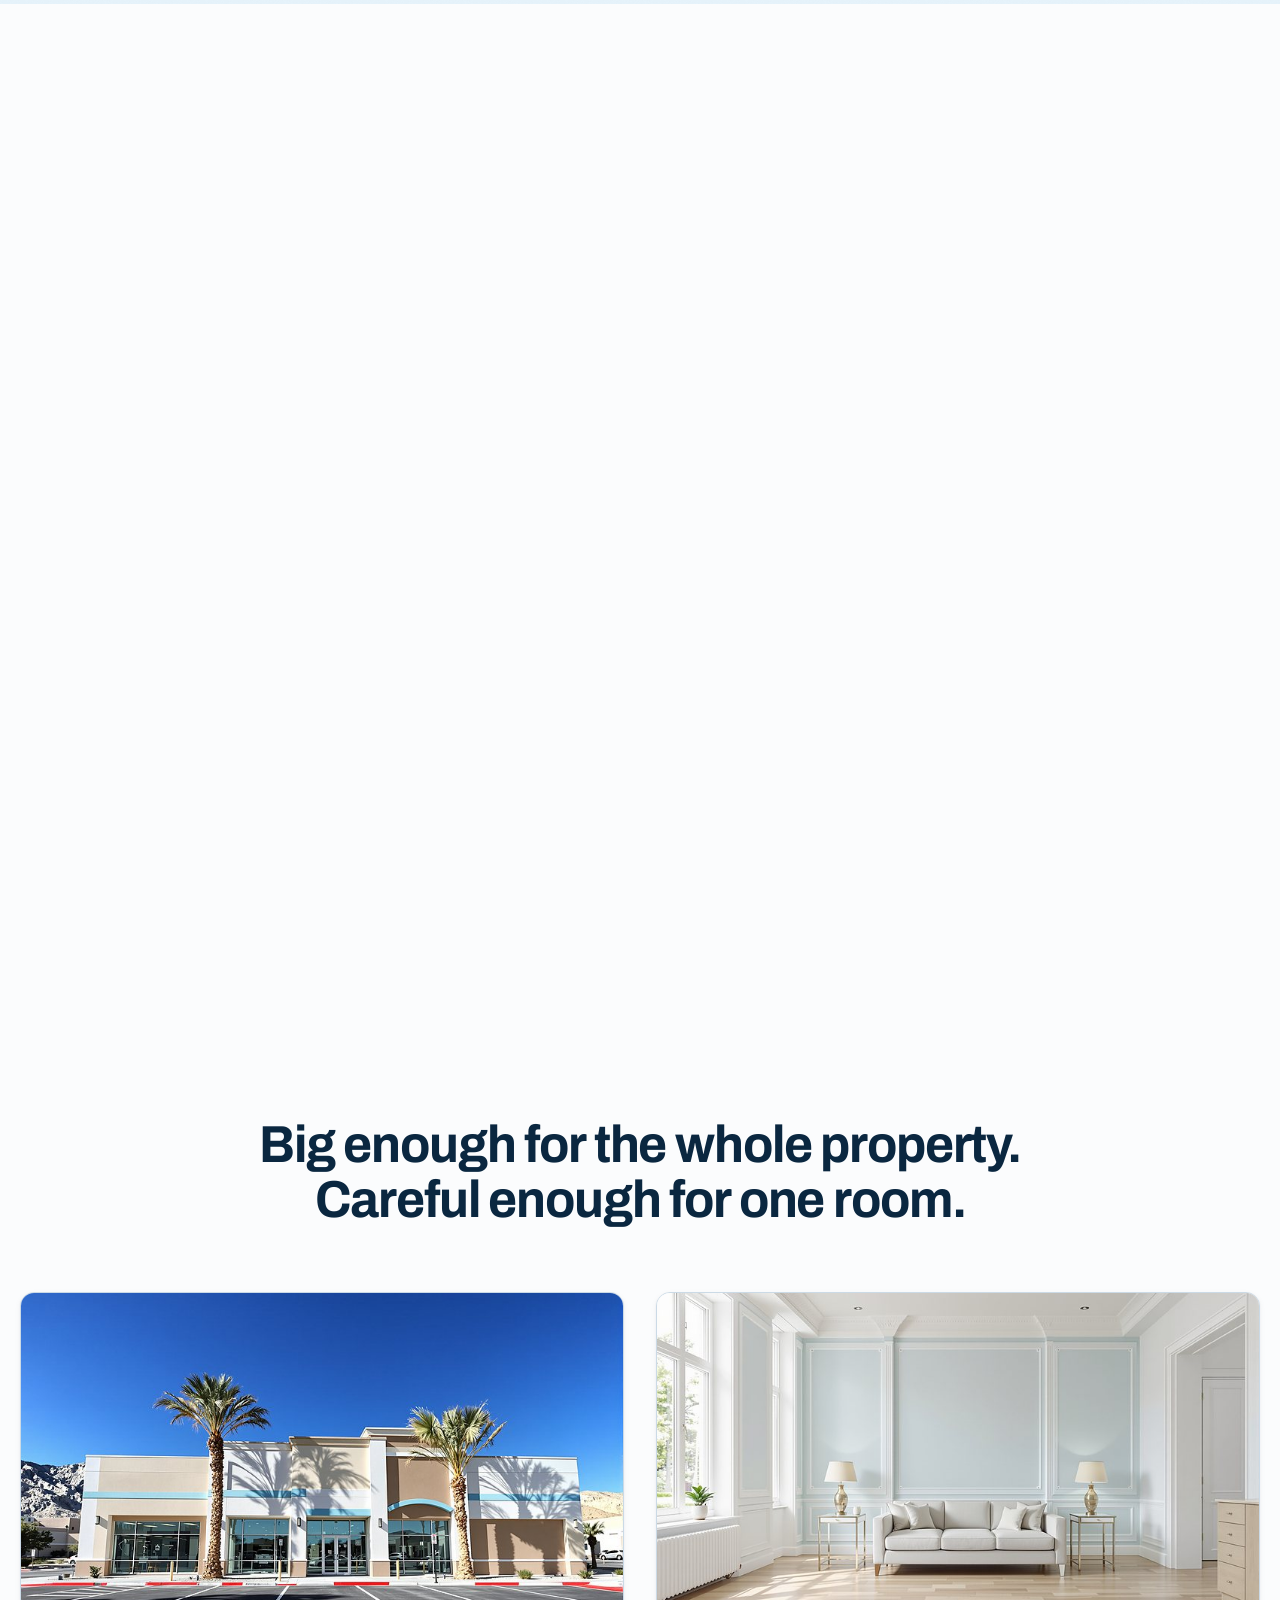
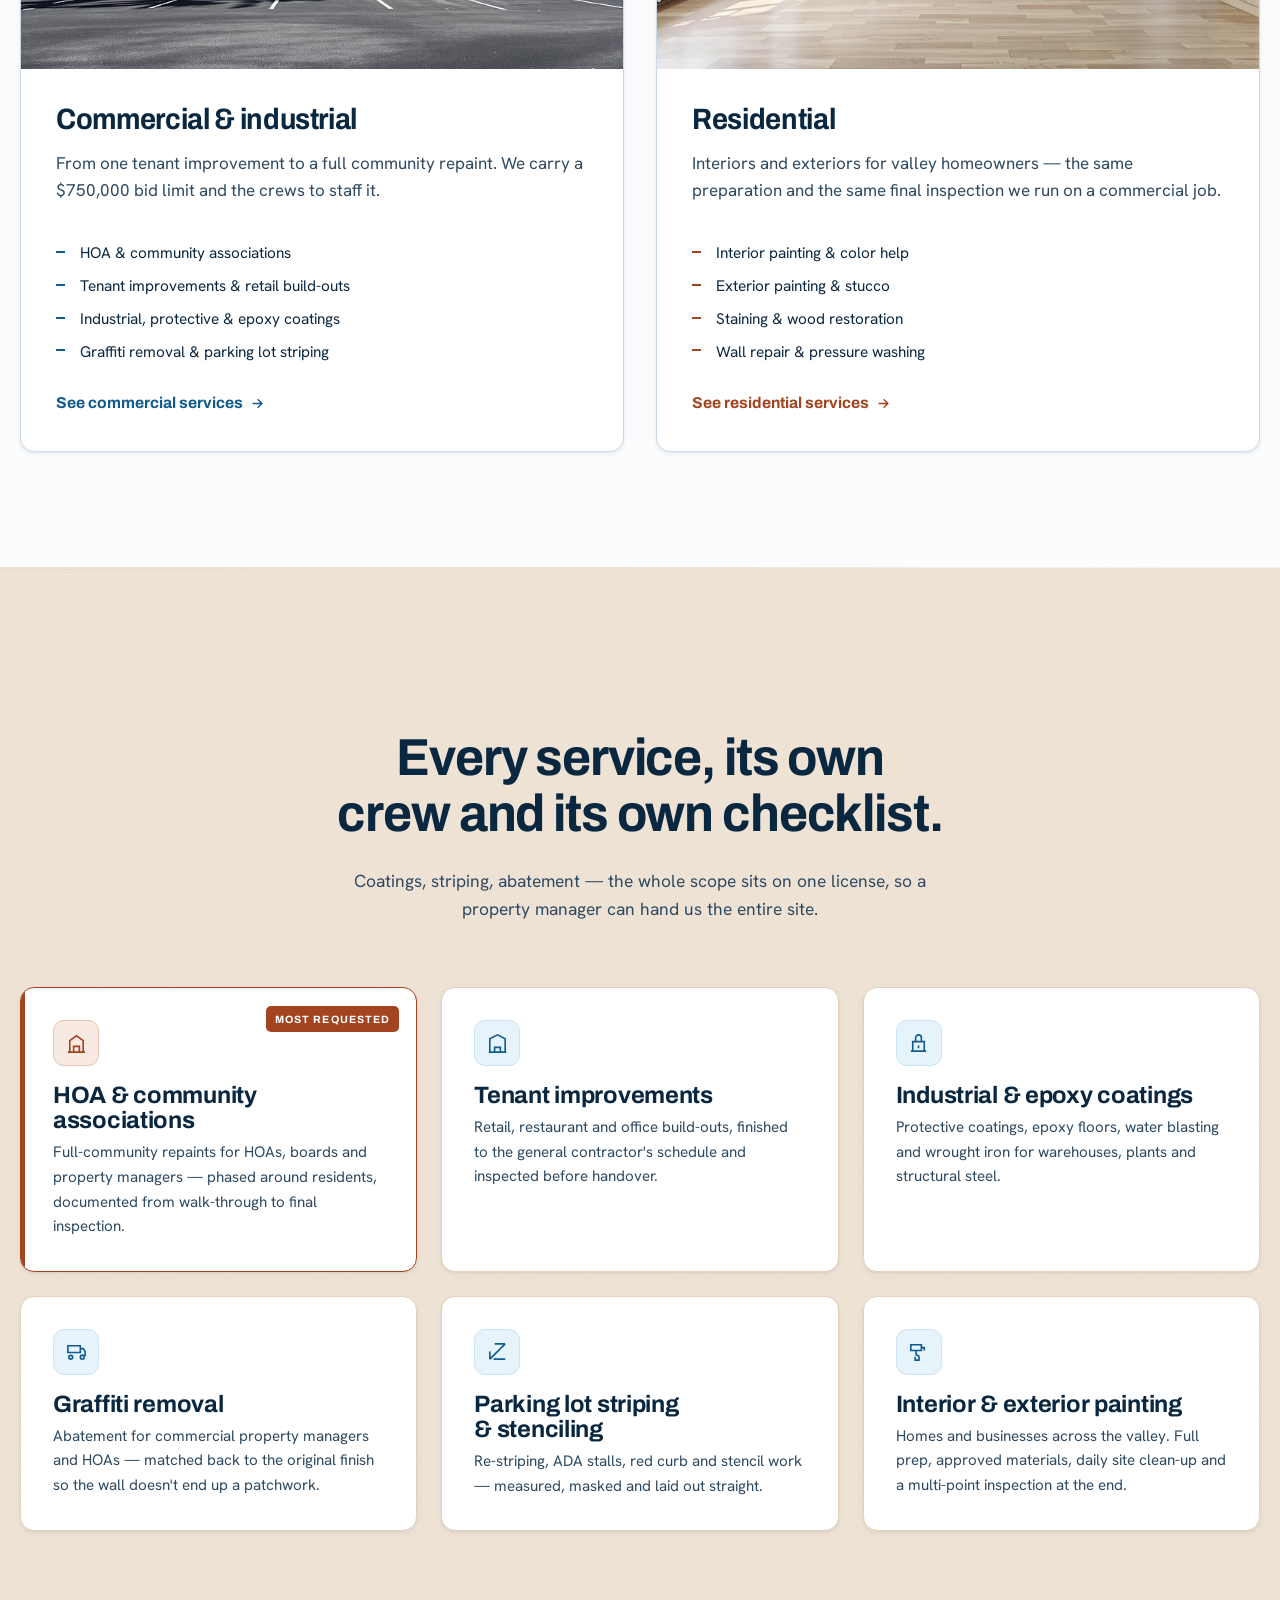
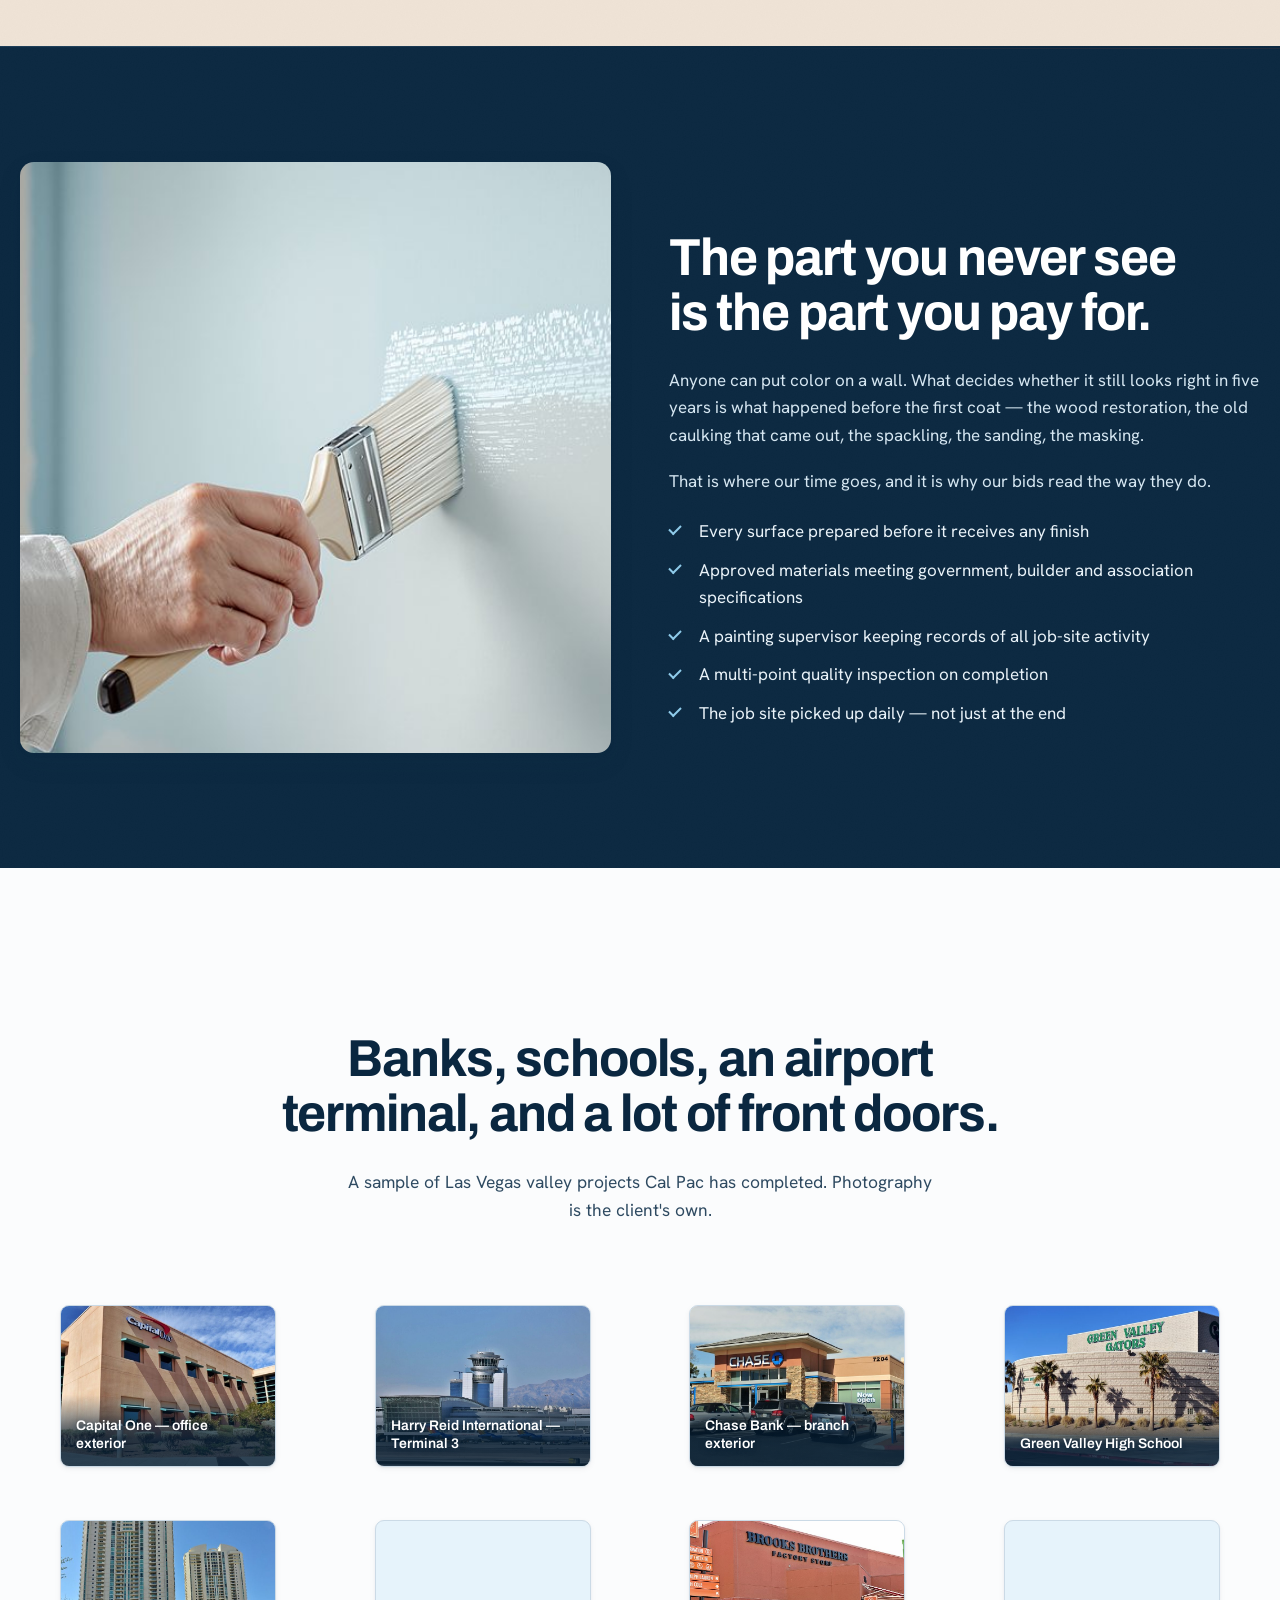
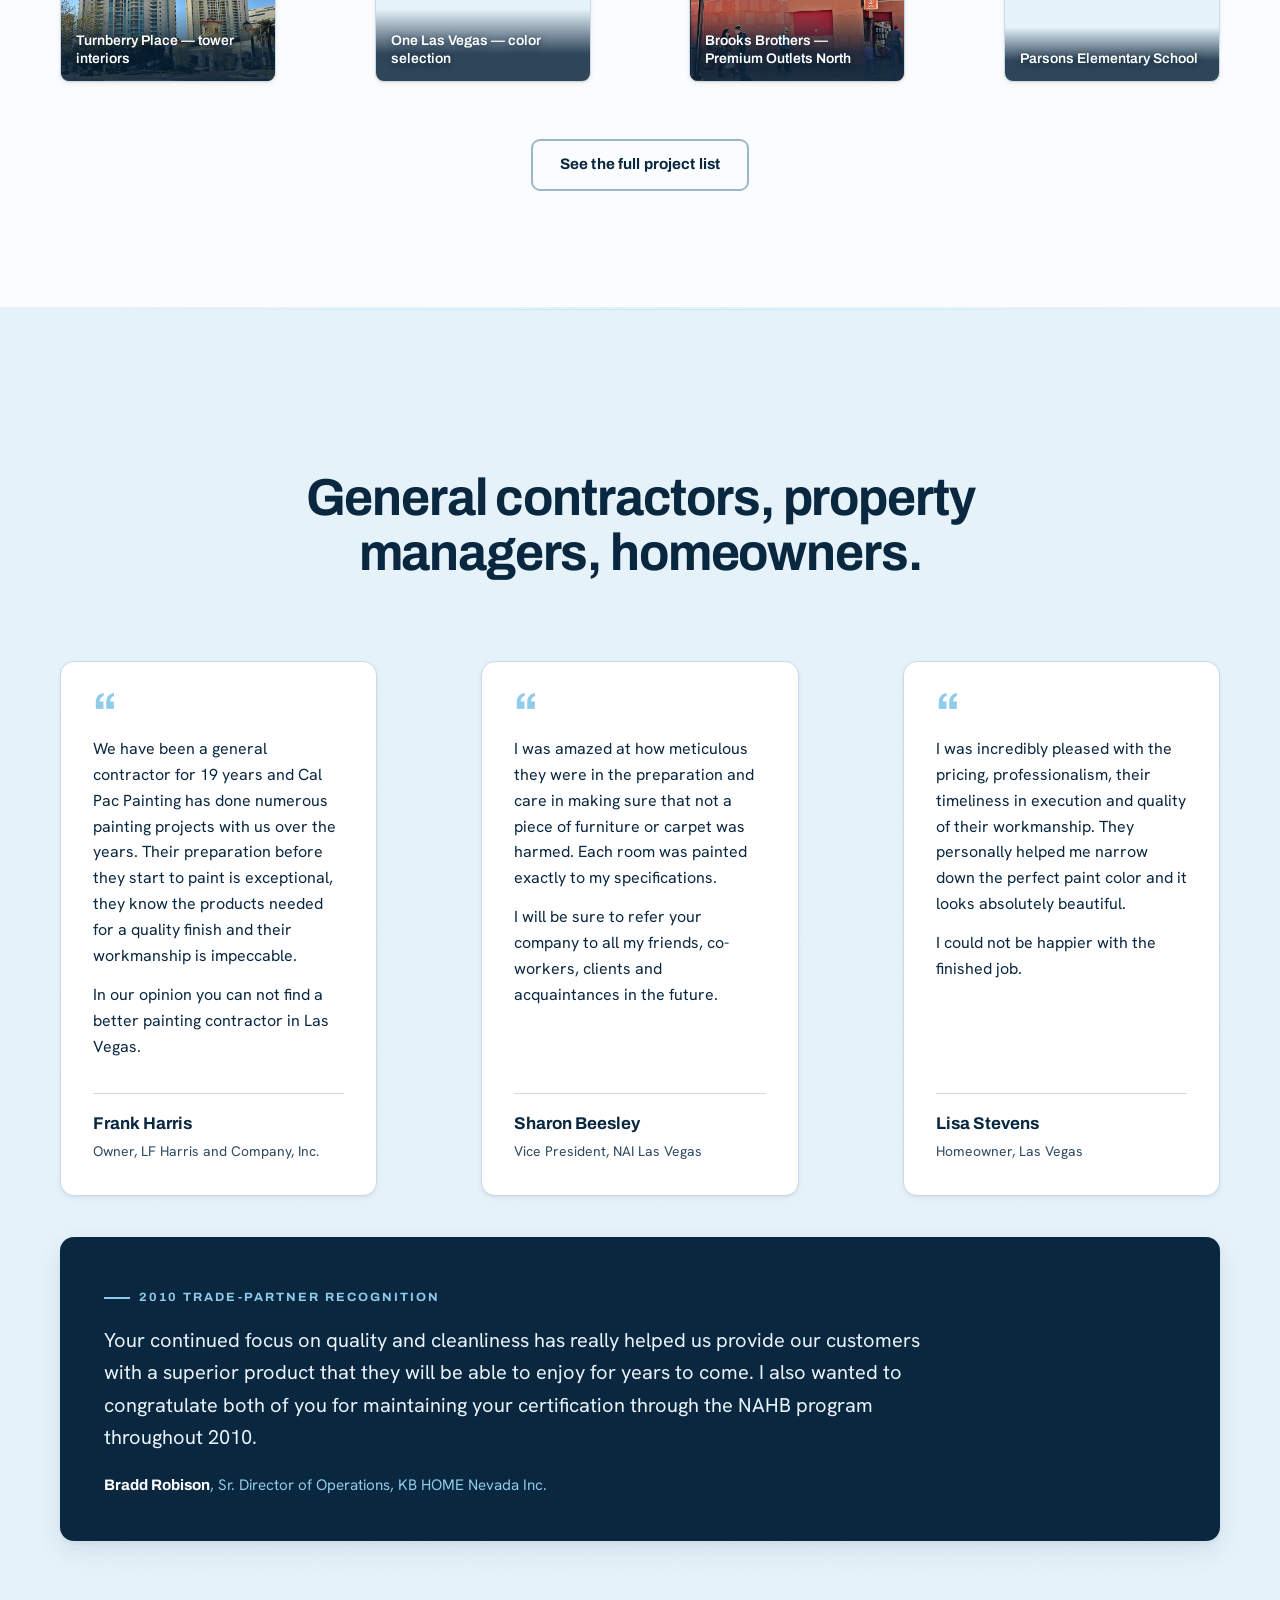
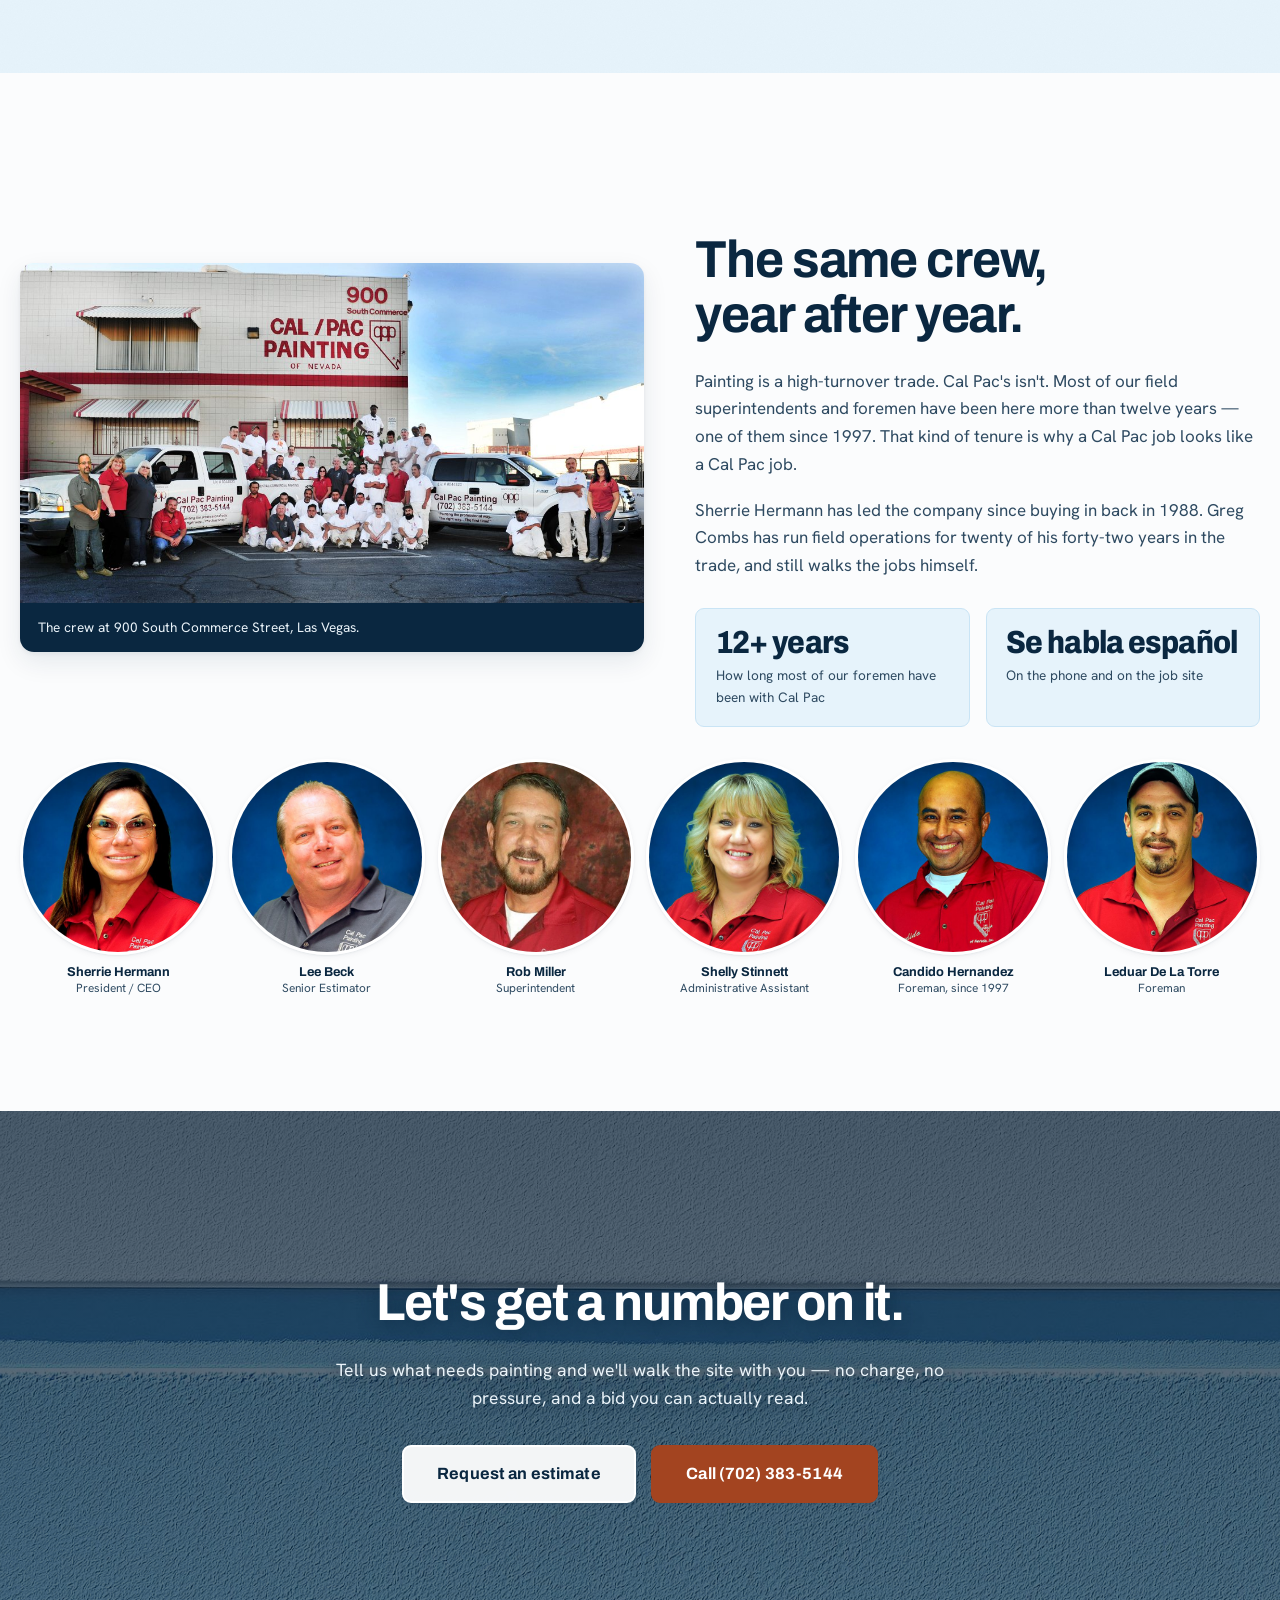
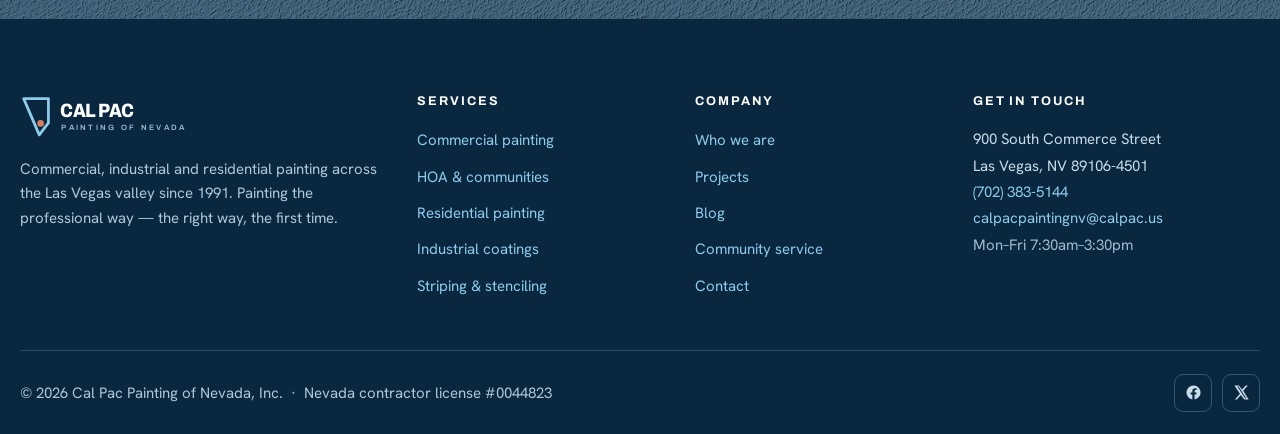
==== commit f5b569df: "Add GSAP scroll-orchestrated motion layer Vendored GSAP 3.15 core + ScrollTrigger + SplitText (asset" ====
--- a/index.html
+++ b/index.html
@@ -27,6 +27,7 @@
 <link rel="apple-touch-icon" href="assets/apple-touch-icon.png">
 <link rel="preload" href="assets/fonts/b920293217.woff2" as="font" type="font/woff2" crossorigin>
 <link rel="preload" href="assets/fonts/60503460da.woff2" as="font" type="font/woff2" crossorigin>
+<script>document.documentElement.classList.add('js');window.__mfs=setTimeout(function(){document.documentElement.classList.add('motion-fail')},3000)</script>
 <link rel="stylesheet" href="fonts.css">
 <link rel="preload" as="image" href="assets/img/hero-c-1600.jpg"
       imagesrcset="assets/img/hero-c-960.jpg 960w, assets/img/hero-c-1600.jpg 1600w, assets/img/hero-c-2560.jpg 2560w, assets/img/hero-c-3840.jpg 3840w"
@@ -570,6 +571,10 @@
   </a>
   <a class="btn btn--clay" href="contact.html">Free estimate</a>
 </nav>
+<script src="assets/js/gsap.min.js" defer></script>
+<script src="assets/js/ScrollTrigger.min.js" defer></script>
+<script src="assets/js/SplitText.min.js" defer></script>
 <script src="app.js" defer></script>
+<script src="motion.js" defer></script>
 </body>
 </html>
--- a/styles.css
+++ b/styles.css
@@ -738,10 +738,61 @@
 .foot__social a:hover svg { fill:#fff; }
 
 /* ============================================================
-   REVEAL ANIMATION
-   ============================================================ */
-.reveal { opacity:0; transform: translateY(22px); }
+   MOTION LAYER (GSAP — motion.js)
+
+   Rules of the room:
+   - Every pre-hide lives inside a no-preference media block AND is
+     gated on html.js (set by the inline head snippet), so no-JS and
+     reduced-motion visitors always get the complete page instantly.
+   - `motion-fail` (set by the head failsafe if motion.js never boots,
+     or by motion.js itself on any error) force-reveals everything.
+   ============================================================ */
 .reveal.in { opacity:1; transform:none; transition: opacity .7s ease, transform .7s cubic-bezier(.2,.7,.3,1); }
+
+@media (prefers-reduced-motion: no-preference) {
+  html.js .reveal:not(.in) { opacity:0; transform: translateY(30px); }
+  html.js .hero .eyebrow, html.js .hero h1, html.js .hero__sub,
+  html.js .hero__cta, html.js .creds { opacity:0; }
+  html.js .hero__media img { transform: scale(1.16); }
+  html.js .pagehead .crumbs, html.js .pagehead h1, html.js .pagehead h1 ~ p { opacity:0; }
+}
+@media (prefers-reduced-motion: no-preference) and (min-width: 961px) {
+  html.js .tl__rule { transform: scaleX(0); transform-origin: 0 50%; }
+  html.js .tl__item { opacity:0; --tl-dot: 0; }
+}
+
+/* the dot and tick on the timeline rule pop via --tl-dot (set by GSAP) */
+.tl__item::after { scale: var(--tl-dot, 1); }
+.tl__item::before { transform-origin: top; scale: 1 var(--tl-dot, 1); }
+
+/* scroll progress — a paint line filling across the top of the viewport */
+.scrollline {
+  position: fixed; top:0; left:0; right:0; height:3px; z-index:150;
+  transform: scaleX(0); transform-origin: 0 50%;
+  background: linear-gradient(90deg, var(--blue) 0%, var(--blue) 82%, var(--clay) 100%);
+  pointer-events:none;
+}
+
+/* roller-pass reveal: a veil the color of the site's own paint sweeps
+   off each photo; the clay stripe is the wet leading edge */
+.has-wipe { position:relative; overflow:hidden; }
+.wipe-veil {
+  position:absolute; inset:0; z-index:6; pointer-events:none;
+  background: linear-gradient(90deg, var(--clay) 0, var(--clay) 5px, var(--sky) 5px, var(--sky-deep) 100%);
+  will-change: transform;
+}
+
+/* failsafe: motion never gets to hide content for good */
+html.motion-fail .reveal, html.motion-fail .hero .eyebrow, html.motion-fail .hero h1,
+html.motion-fail .hero__sub, html.motion-fail .hero__cta, html.motion-fail .creds,
+html.motion-fail .pagehead .crumbs, html.motion-fail .pagehead h1,
+html.motion-fail .pagehead h1 ~ p, html.motion-fail .hero__media img,
+html.motion-fail .tl__item, html.motion-fail .tl__rule {
+  opacity:1 !important; transform:none !important;
+}
+html.motion-fail .tl__item { --tl-dot: 1; }
+html.motion-fail .wipe-veil, html.motion-fail .scrollline { display:none !important; }
+
 @media (prefers-reduced-motion: reduce) {
   .reveal, .reveal.in { opacity:1 !important; transform:none !important; transition:none !important; }
   *, *::before, *::after { animation-duration:.001ms !important; transition-duration:.001ms !important; }
